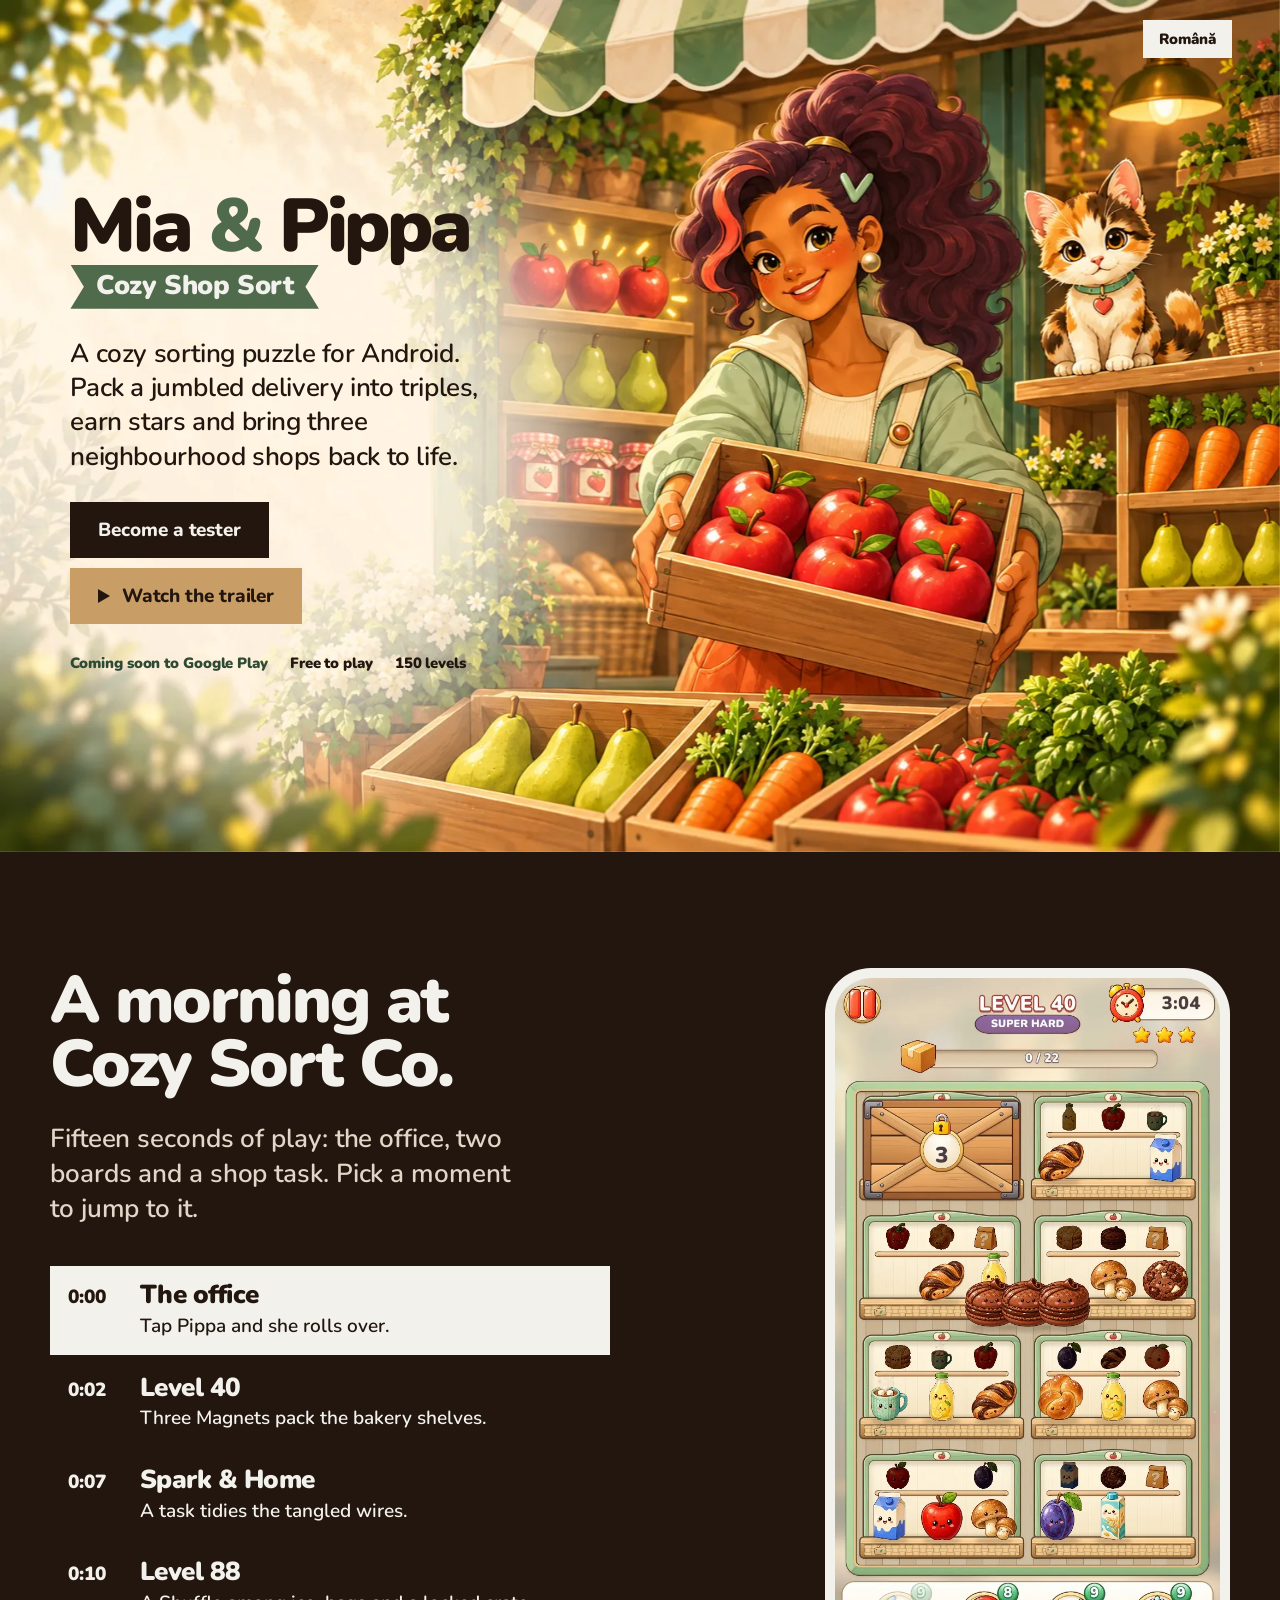
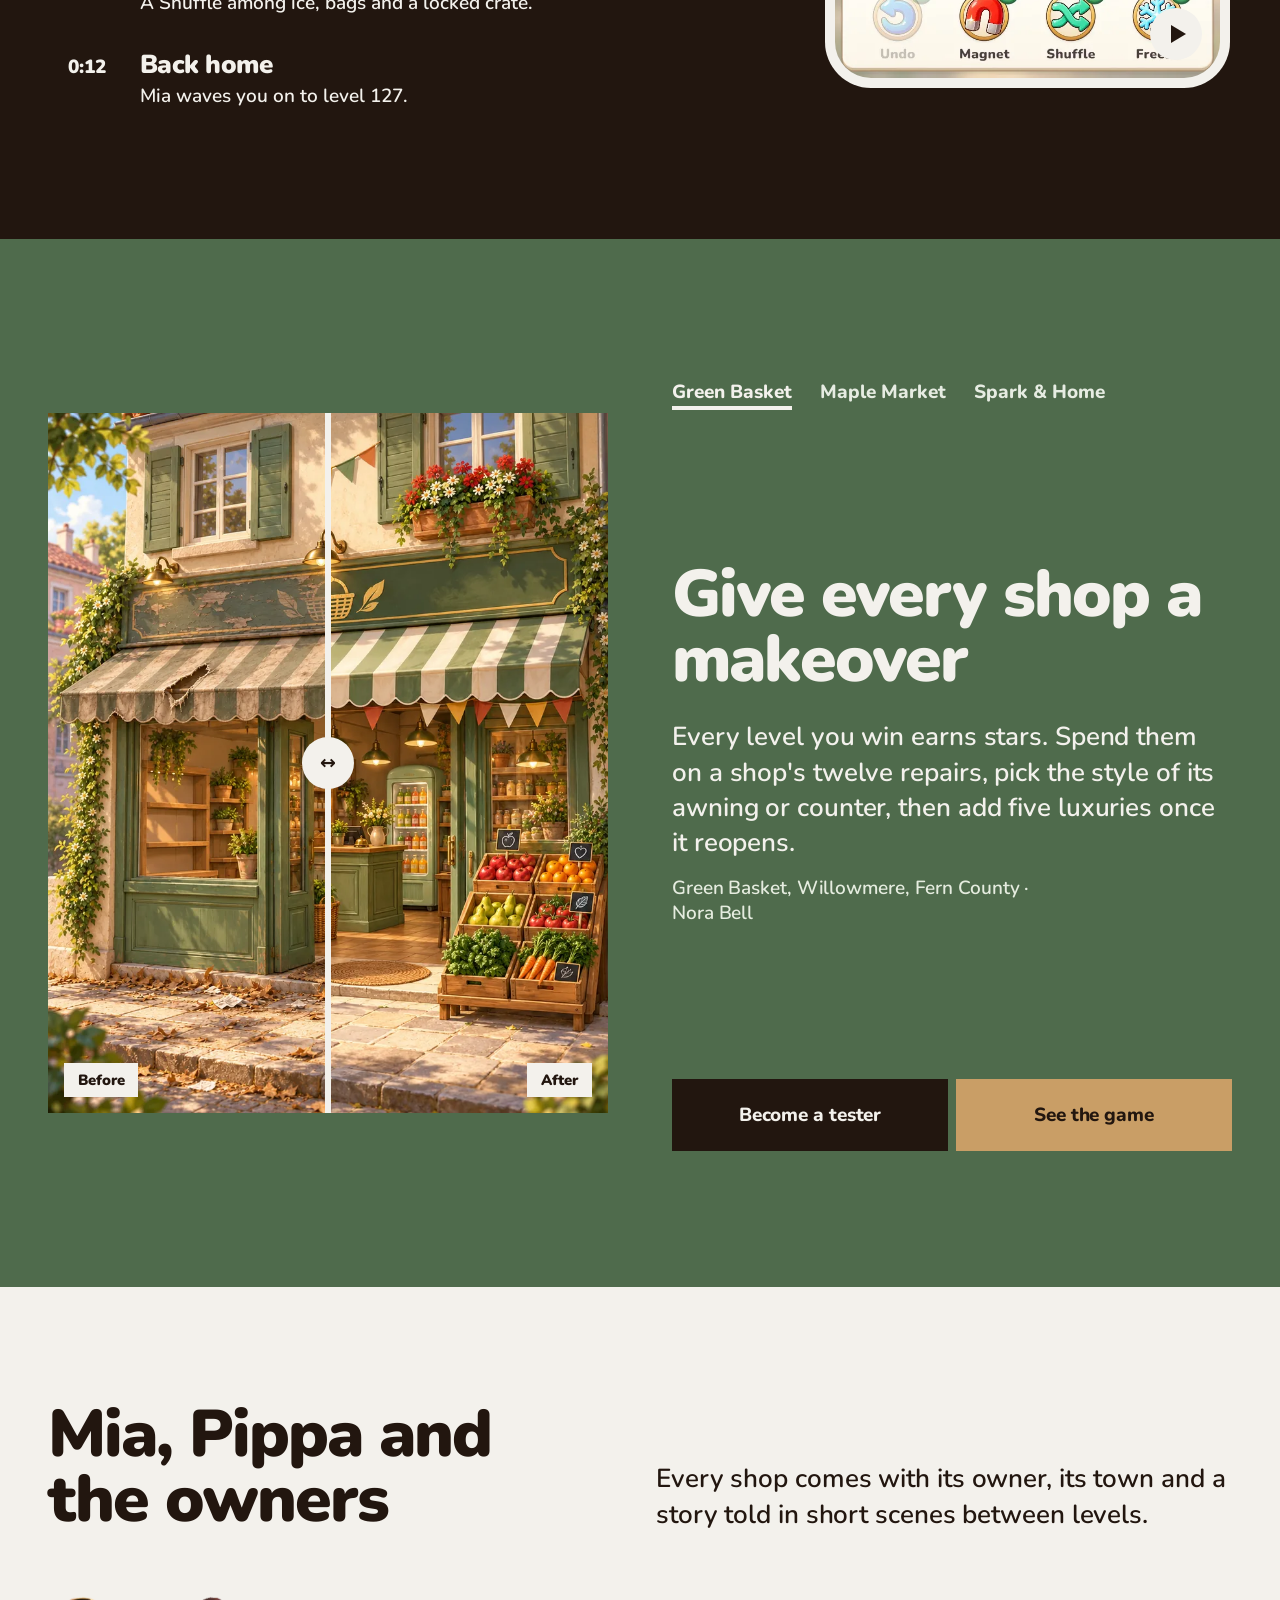
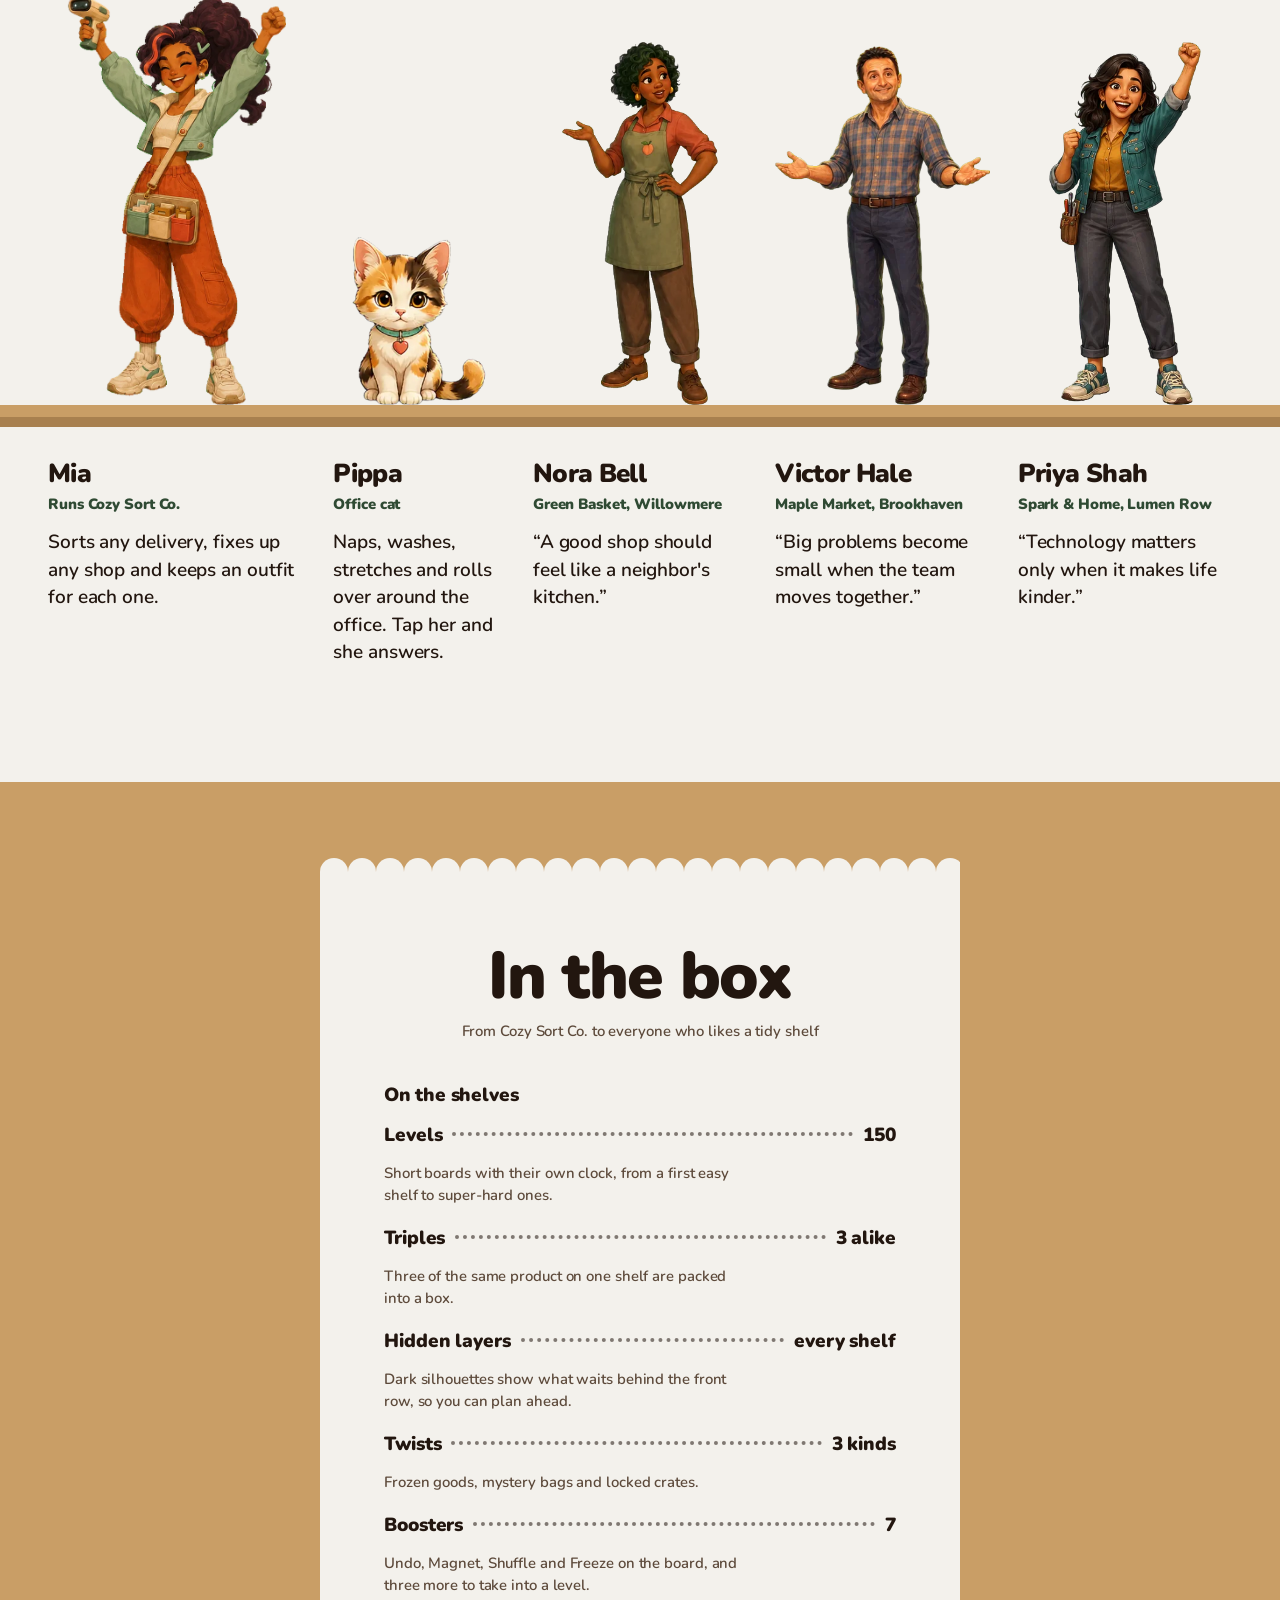
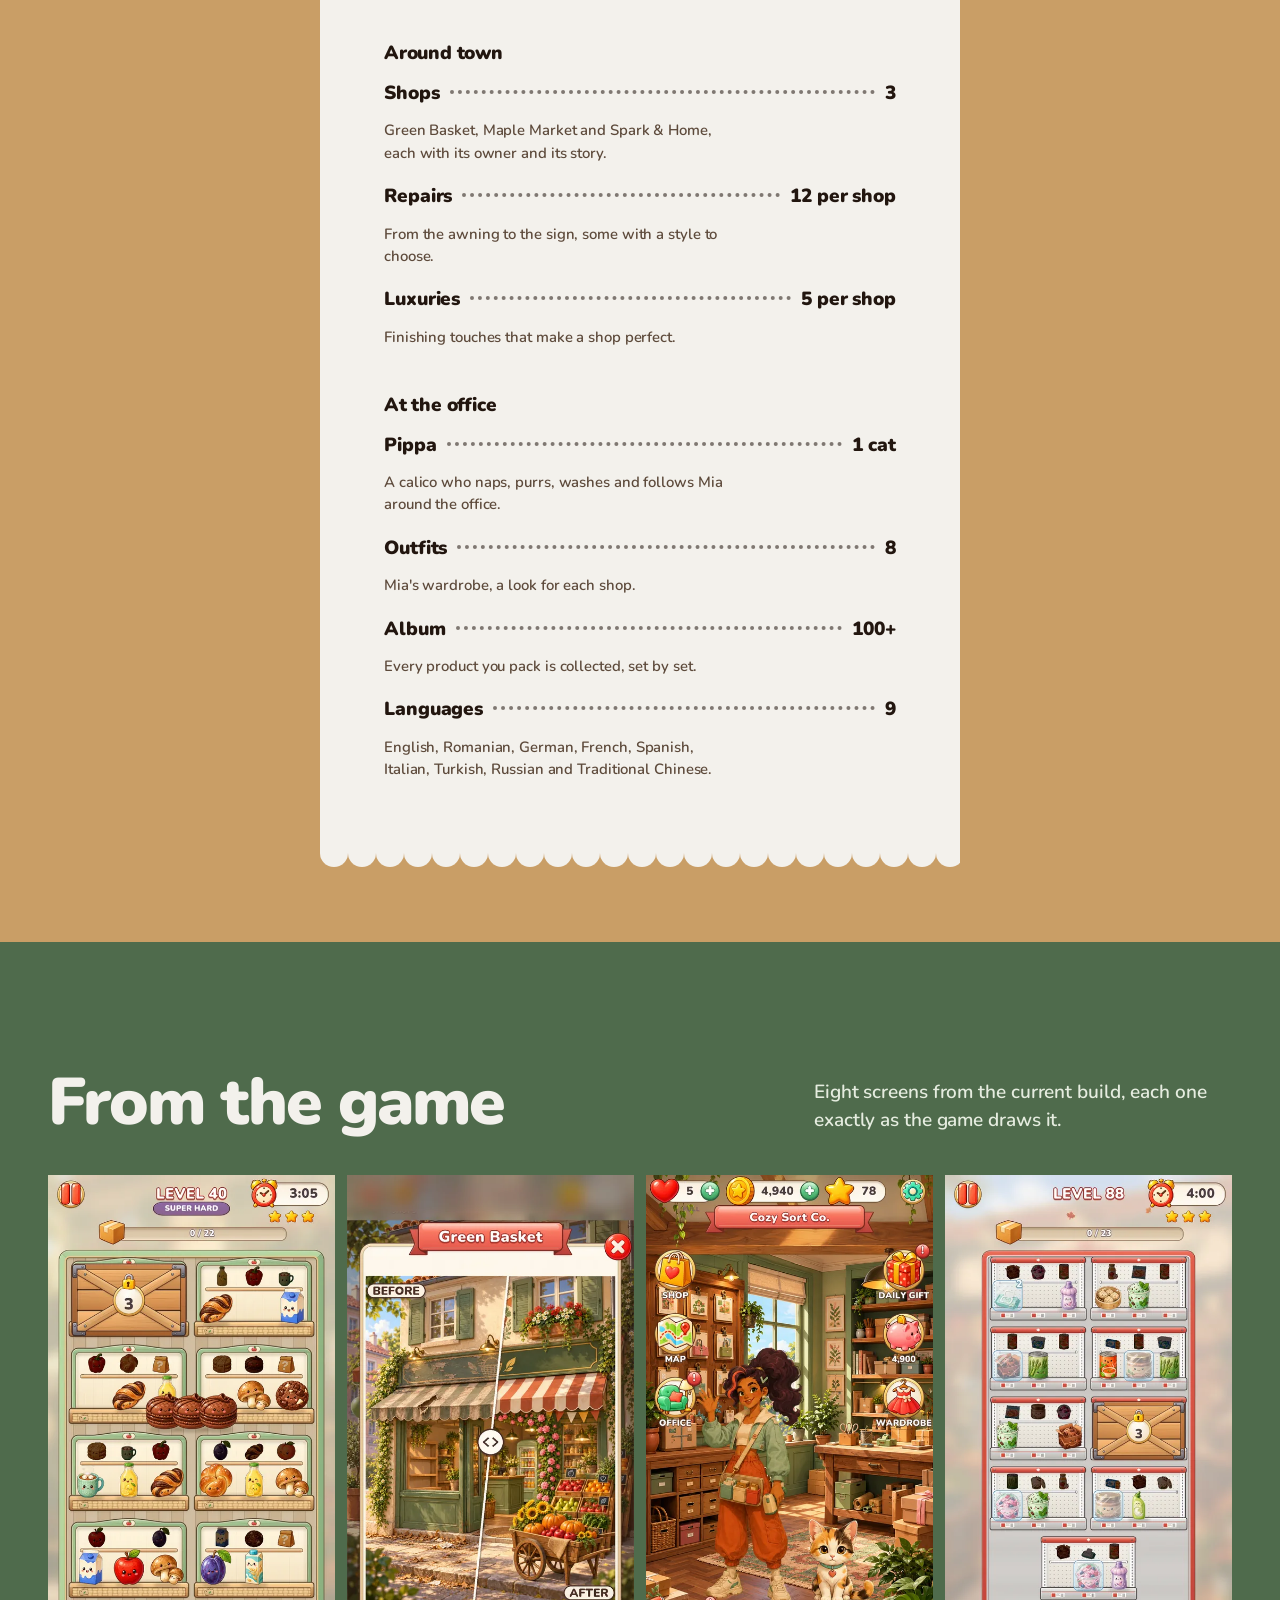
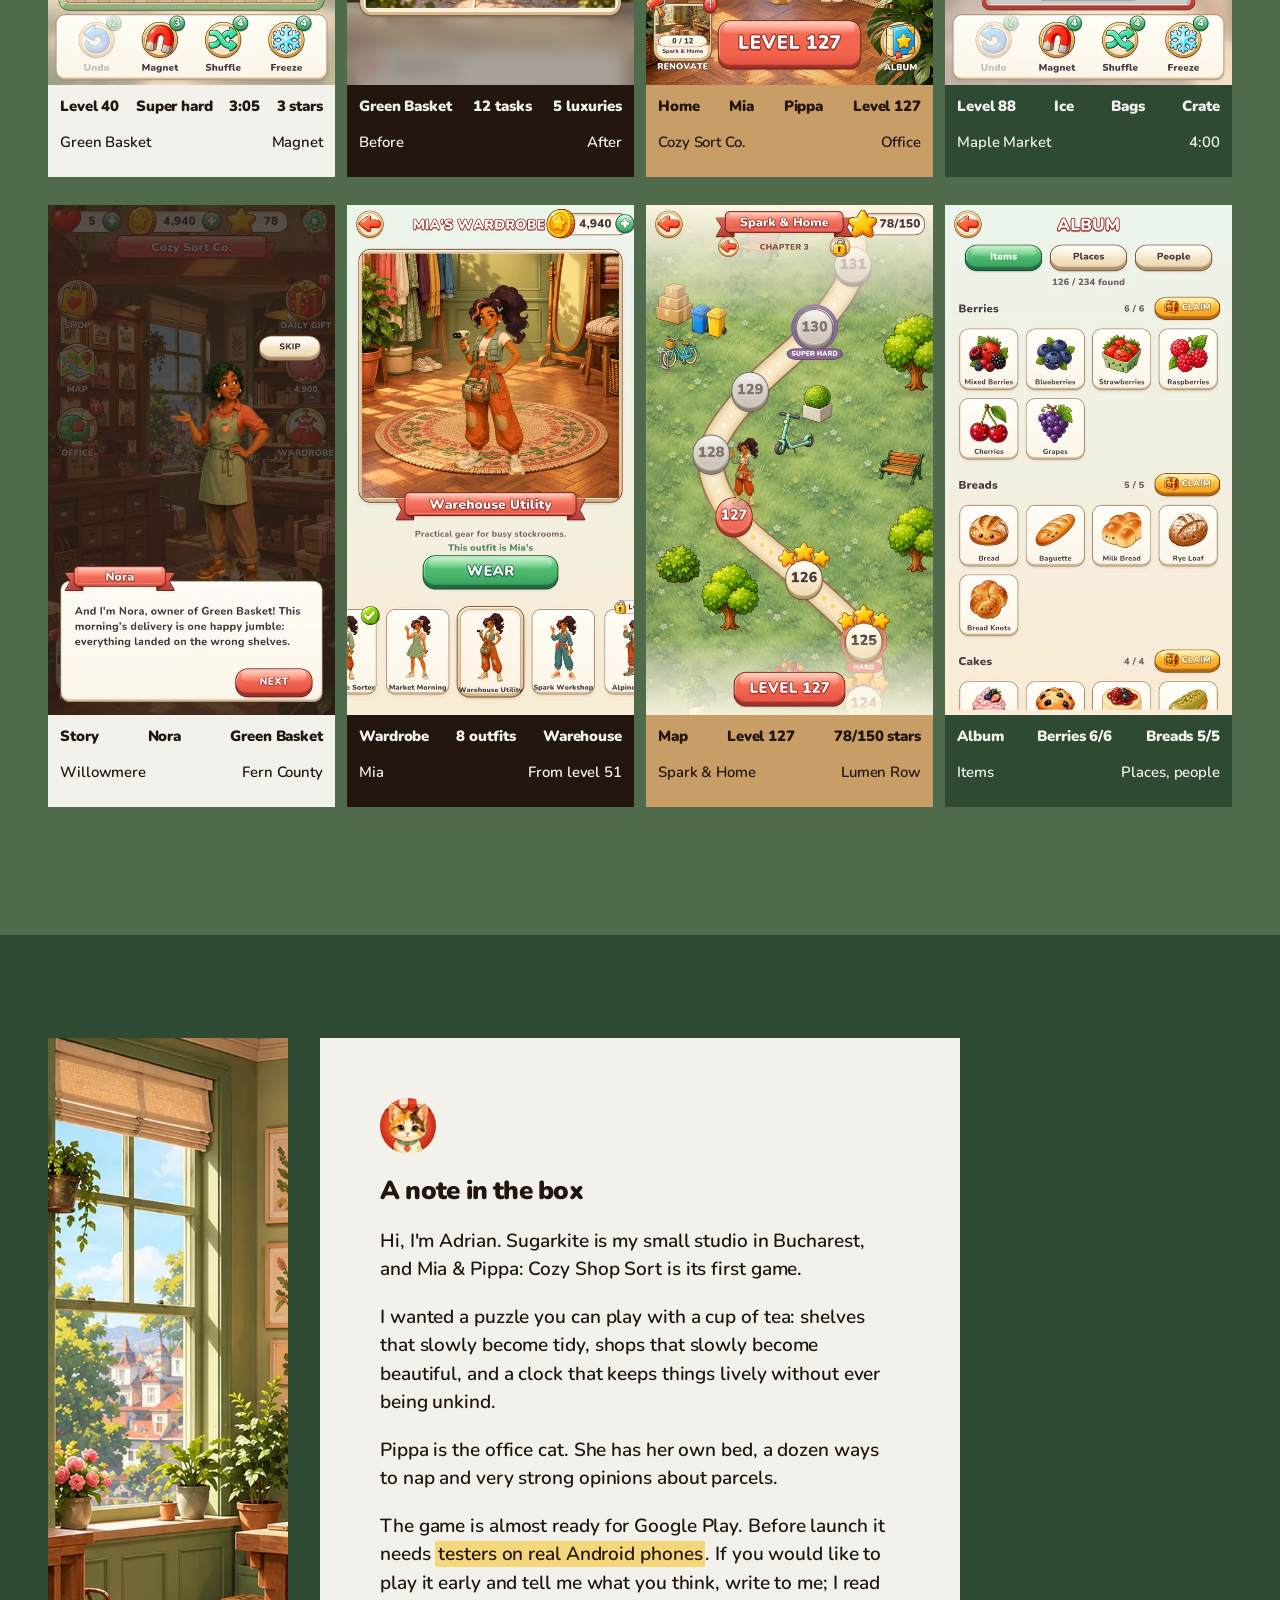
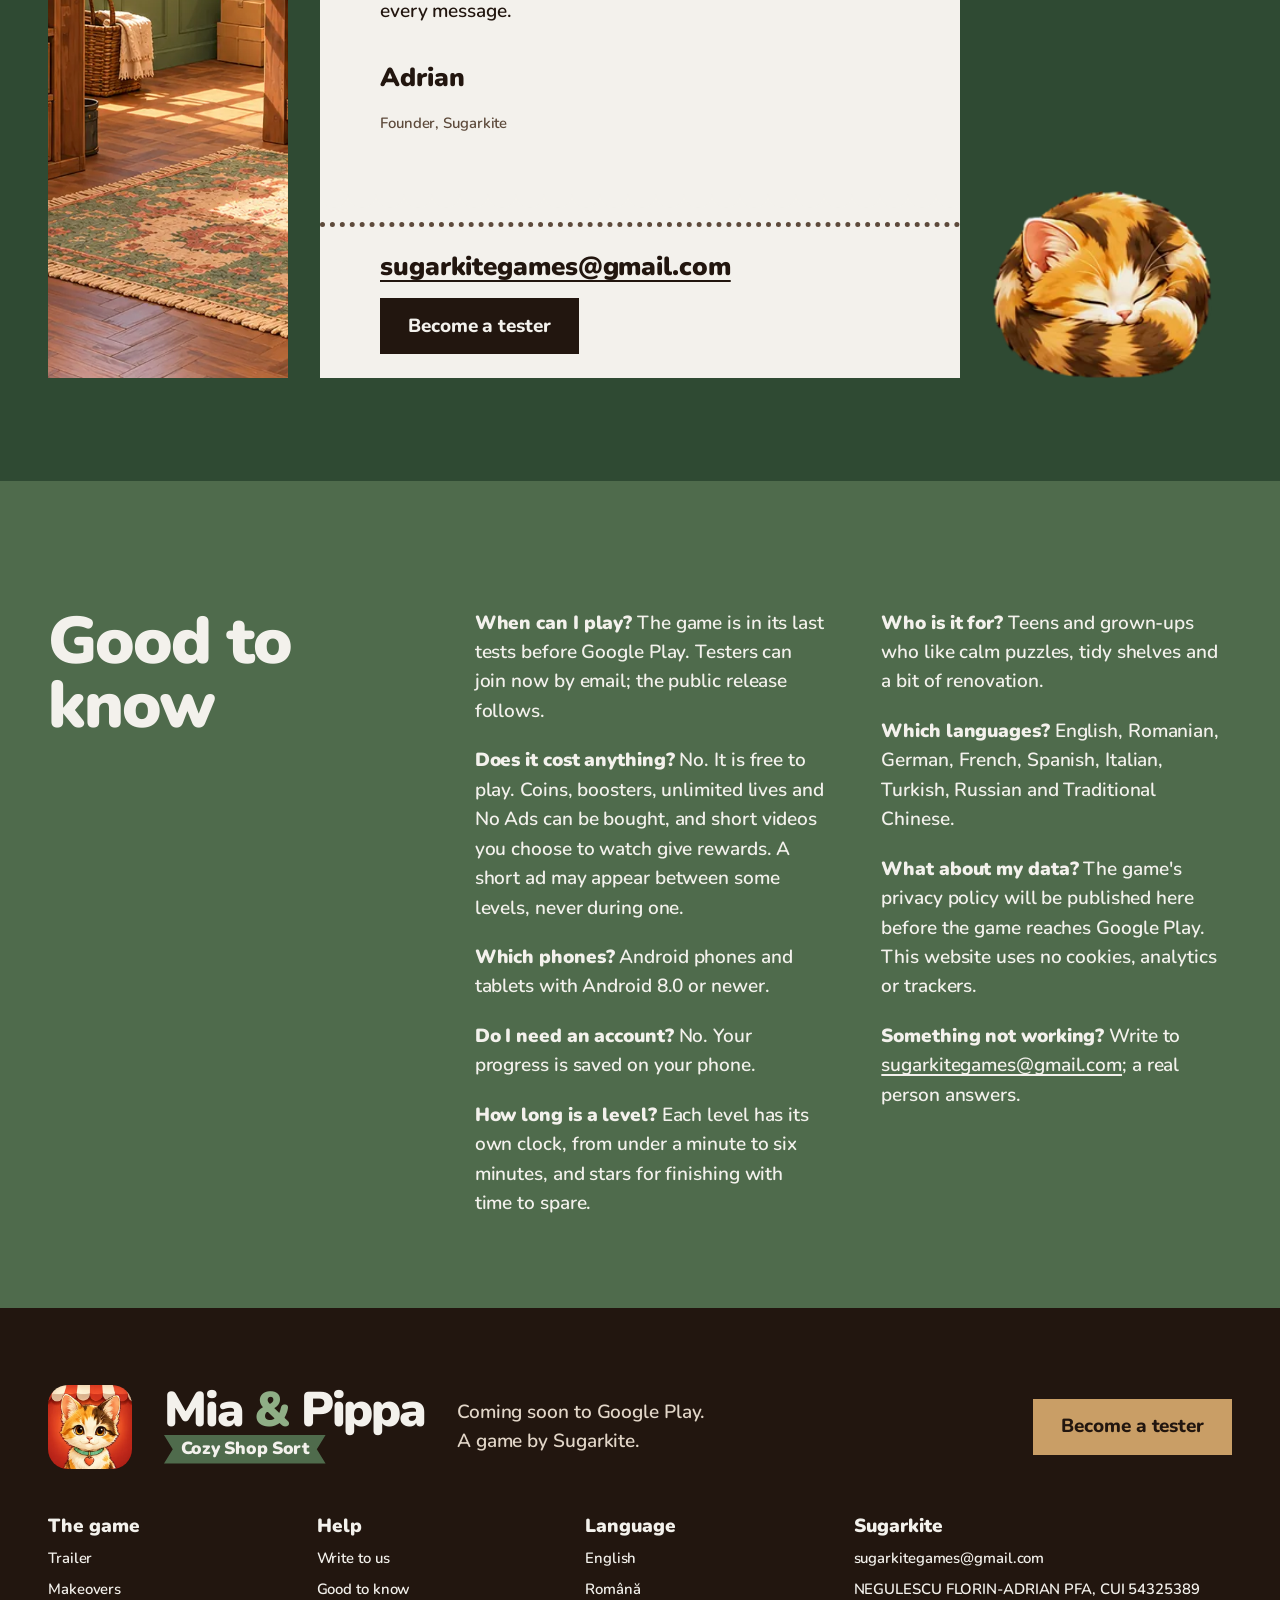
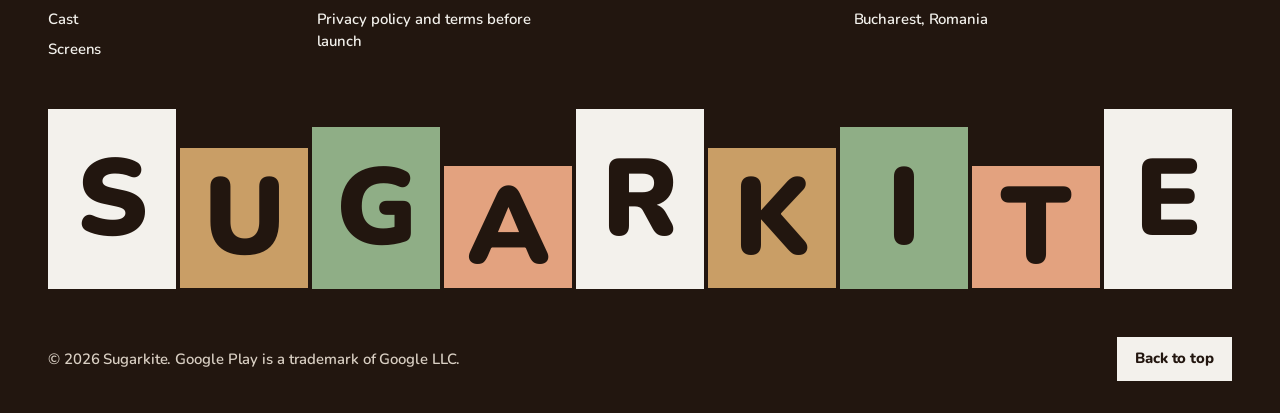
==== index.html @ 9a8fc7c8 "Mia & Pippa: Cozy Shop Sort website: home page (EN, RO), trailer, cast" ====
<!doctype html>
<html lang="en">
<head>
<meta charset="utf-8">
<meta name="viewport" content="width=device-width, initial-scale=1">
<title>Mia &amp; Pippa: Cozy Shop Sort — a cozy sorting puzzle by Sugarkite</title>
<meta name="description" content="Sort a jumbled delivery into triples and bring small neighbourhood shops back to life with Mia and her calico cat Pippa. A cozy sorting puzzle for Android by Sugarkite.">
<meta name="theme-color" content="#4f6b4c">
<meta property="og:title" content="Mia &amp; Pippa: Cozy Shop Sort">
<meta property="og:description" content="A cozy sorting puzzle for Android by Sugarkite. Coming soon to Google Play."><link rel="icon" href="img/favicon-48.png" type="image/png">
<link rel="apple-touch-icon" href="img/apple-touch-icon.png">
<link rel="preload" href="fonts/nunito-black.woff2" as="font" type="font/woff2" crossorigin>
<link rel="stylesheet" href="home.css">
<link rel="alternate" hreflang="en" href="index.html">
<link rel="alternate" hreflang="ro" href="ro/index.html">
<script>document.documentElement.classList.add("js");</script>
</head>
<body>
<a class="skip-link" href="#main">Skip to content</a>

<nav class="bar" aria-label="Main">
  <a class="bar-logo" href="#main"><img src="img/icon-192.png" width="40" height="40" alt=""><span>Mia <span class="amp">&amp;</span> Pippa</span></a>
  <ul class="bar-links">
    <li><a href="#trailer-title">Trailer</a></li>
    <li><a href="#reno-title">Shops</a></li>
    <li><a href="#cast-title">Cast</a></li>
    <li><a href="#screens-title">Screens</a></li>
    <li><a href="ro/index.html" hreflang="ro" lang="ro">Română</a></li>
  </ul>
  <a class="btn bar-cta" href="mailto:sugarkitegames@gmail.com?subject=Tester%20for%20Mia%20%26%20Pippa">Become a tester</a>
</nav>

<main id="main">
  <header class="hero">
    <picture class="hero-art"><source media="(min-width: 1101px)" srcset="img/key-hero.webp"><img src="img/key.webp" width="1536" height="1024" fetchpriority="high" alt="Mia holds out a crate of red apples at Green Basket while Pippa the calico cat sits on a shelf of carrots"></picture>
    <div class="hero-copy">
      <h1 class="logo" id="title"><span class="logo-name"><span class="w">Mia</span> <span class="w amp">&amp;</span> <span class="w">Pippa</span></span> <span class="logo-sub">Cozy Shop Sort</span></h1>
      <p class="hero-lead">A cozy sorting puzzle for Android. Pack a jumbled delivery into triples, earn stars and bring three neighbourhood shops back to life.</p>
      <div class="hero-actions">
        <a class="btn" href="mailto:sugarkitegames@gmail.com?subject=Tester%20for%20Mia%20%26%20Pippa&amp;body=Hi!%20I%E2%80%99d%20like%20to%20test%20Mia%20%26%20Pippa%3A%20Cozy%20Shop%20Sort%20before%20launch.%0A%0AThe%20Google%20account%20email%20I%20use%20on%20my%20Android%20phone%3A%20%0AMy%20phone%3A%20">Become a tester</a>
        <a class="btn quiet" href="#trailer-title"><span class="tri" aria-hidden="true"></span>Watch the trailer</a>
      </div>
      <p class="hero-facts"><span>Coming soon to Google Play</span><span>Free to play</span><span>150 levels</span></p>
    </div>
    <a class="hero-lang" href="ro/index.html" hreflang="ro" lang="ro">Română</a>
  </header>

  <section class="trailer-ground" aria-labelledby="trailer-title">
    <div class="trailer">
      <div class="trailer-head" data-rise>
        <h2 id="trailer-title">A morning at Cozy Sort Co.</h2>
        <p class="trailer-lead">Fifteen seconds of play: the office, two boards and a shop task. Pick a moment to jump to it.</p>
      </div>
      <ol class="chapters" data-rise>
        <li><button type="button" data-t="0"><span class="t">0:00</span><span class="c"><strong>The office</strong>Tap Pippa and she rolls over.</span></button></li>
        <li><button type="button" data-t="2.5"><span class="t">0:02</span><span class="c"><strong>Level 40</strong>Three Magnets pack the bakery shelves.</span></button></li>
        <li><button type="button" data-t="7"><span class="t">0:07</span><span class="c"><strong>Spark &amp; Home</strong>A task tidies the tangled wires.</span></button></li>
        <li><button type="button" data-t="10"><span class="t">0:10</span><span class="c"><strong>Level 88</strong>A Shuffle among ice, bags and a locked crate.</span></button></li>
        <li><button type="button" data-t="12.6"><span class="t">0:12</span><span class="c"><strong>Back home</strong>Mia waves you on to level 127.</span></button></li>
      </ol>
      <div class="screen">
        <video src="video/trailer.mp4" poster="video/trailer-poster.webp" width="720" height="1280" muted loop playsinline controls preload="metadata" aria-label="Gameplay trailer: Pippa at the office, level 40 with Magnets, a Spark &amp; Home task, level 88 with a Shuffle, and Home"></video>
        <button class="vid-toggle" type="button" data-play="Play the trailer" data-pause="Pause the trailer" aria-label="Play the trailer" hidden><span aria-hidden="true"></span></button>
      </div>
    </div>
  </section>

  <section class="section" aria-labelledby="reno-title">
    <div class="frame reno" data-reno>
      <div class="plate" style="--split:50%">
        <img class="after" src="img/shops/green_basket_after.webp" width="864" height="1080" loading="lazy" alt="Green Basket renovated: a striped green awning, flower boxes, crates of fruit and a bench">
        <img class="before" src="img/shops/green_basket_before.webp" width="864" height="1080" loading="lazy" alt="Green Basket before: a torn awning, empty shelves and broken crates on a leafy pavement">
        <span class="handle" aria-hidden="true"></span>
        <span class="tag b" aria-hidden="true">Before</span><span class="tag a" aria-hidden="true">After</span>
        <input type="range" min="0" max="100" value="50" aria-label="Before and after: drag to compare">
        <span class="knob" aria-hidden="true">&#8596;</span>
      </div>
      <div class="reno-text" data-rise>
        <div class="tabs" role="tablist" aria-label="Shops">
          <button role="tab" aria-selected="true" tabindex="0" data-shop="green_basket" data-where="Willowmere, Fern County · Nora Bell" data-alt-before="Green Basket before: a torn awning, empty shelves and broken crates on a leafy pavement" data-alt-after="Green Basket renovated: a striped green awning, flower boxes, crates of fruit and a bench">Green Basket</button>
          <button role="tab" aria-selected="false" tabindex="-1" data-shop="maple_market" data-where="Brookhaven, Maple District · Victor Hale" data-alt-before="Maple Market before: a worn shop floor, bare aisles and a battered sign" data-alt-after="Maple Market renovated: bright produce aisles, a maple-leaf sign, bunting and flowers">Maple Market</button>
          <button role="tab" aria-selected="false" tabindex="-1" data-shop="spark_home" data-where="Lumen Row, East Bellford · Priya Shah" data-alt-before="Spark &amp; Home before: an empty workshop with boxes on the floor" data-alt-after="Spark &amp; Home renovated: demo tables, shelves of gadgets, lights and balloons">Spark &amp; Home</button>
        </div>
        <div class="reno-copy">
          <h2 id="reno-title">Give every shop a makeover</h2>
          <p>Every level you win earns stars. Spend them on a shop's twelve repairs, pick the style of its awning or counter, then add five luxuries once it reopens.</p>
          <p class="where"><span data-shop-name>Green Basket</span>, <span data-shop-where>Willowmere, Fern County · Nora Bell</span></p>
        </div>
        <div class="cells">
          <a class="btn" href="mailto:sugarkitegames@gmail.com?subject=Tester%20for%20Mia%20%26%20Pippa">Become a tester</a>
          <a class="btn quiet" href="#screens-title">See the game</a>
        </div>
      </div>
    </div>
  </section>

  <section class="cast-ground" aria-labelledby="cast-title">
    <div class="frame">
      <div class="cast-head" data-rise>
        <h2 id="cast-title">Mia, Pippa and the owners</h2>
        <p>Every shop comes with its owner, its town and a story told in short scenes between levels.</p>
      </div>
      <ul class="cast">
        <li class="person mia">
          <div class="fig"><img src="img/cast/mia.webp" width="499" height="935" loading="lazy" alt="Mia cheering, a barcode scanner in one hand"></div>
          <h3>Mia</h3>
          <p class="role">Runs Cozy Sort Co.</p>
          <p>Sorts any delivery, fixes up any shop and keeps an outfit for each one.</p>
        </li>
        <li class="person pippa">
          <div class="fig"><button class="pippa-pet" type="button" aria-label="Say hello to Pippa"><span class="pippa-sprite" role="img" aria-label="Pippa the calico kitten with a mint collar, sitting and blinking"></span></button></div>
          <h3>Pippa</h3>
          <p class="role">Office cat</p>
          <p>Naps, washes, stretches and rolls over around the office. Tap her and she answers.</p>
        </li>
        <li class="person">
          <div class="fig"><img src="img/cast/nora.webp" width="252" height="586" loading="lazy" alt="Nora in a green apron, one hand on her hip"></div>
          <h3>Nora Bell</h3>
          <p class="role">Green Basket, Willowmere</p>
          <blockquote>A good shop should feel like a neighbor's kitchen.</blockquote>
        </li>
        <li class="person">
          <div class="fig"><img src="img/cast/victor.webp" width="330" height="554" loading="lazy" alt="Victor in a checked shirt, arms open in welcome"></div>
          <h3>Victor Hale</h3>
          <p class="role">Maple Market, Brookhaven</p>
          <blockquote>Big problems become small when the team moves together.</blockquote>
        </li>
        <li class="person">
          <div class="fig"><img src="img/cast/priya.webp" width="250" height="595" loading="lazy" alt="Priya in a denim jacket with a tool pouch, punching the air"></div>
          <h3>Priya Shah</h3>
          <p class="role">Spark &amp; Home, Lumen Row</p>
          <blockquote>Technology matters only when it makes life kinder.</blockquote>
        </li>
      </ul>
    </div>
  </section>

  <section class="list-ground" aria-labelledby="list-title">
    <div class="packing" data-rise>
      <h2 id="list-title">In the box</h2>
      <p class="to">From Cozy Sort Co. to everyone who likes a tidy shelf</p>
      <div>
        <h3>On the shelves</h3>
        <dl>
          <div class="row"><dt>Levels</dt><span class="lead" aria-hidden="true"></span><span class="qty">150</span><dd>Short boards with their own clock, from a first easy shelf to super-hard ones.</dd></div>
          <div class="row"><dt>Triples</dt><span class="lead" aria-hidden="true"></span><span class="qty">3 alike</span><dd>Three of the same product on one shelf are packed into a box.</dd></div>
          <div class="row"><dt>Hidden layers</dt><span class="lead" aria-hidden="true"></span><span class="qty">every shelf</span><dd>Dark silhouettes show what waits behind the front row, so you can plan ahead.</dd></div>
          <div class="row"><dt>Twists</dt><span class="lead" aria-hidden="true"></span><span class="qty">3 kinds</span><dd>Frozen goods, mystery bags and locked crates.</dd></div>
          <div class="row"><dt>Boosters</dt><span class="lead" aria-hidden="true"></span><span class="qty">7</span><dd>Undo, Magnet, Shuffle and Freeze on the board, and three more to take into a level.</dd></div>
        </dl>
      </div>
      <div>
        <h3>Around town</h3>
        <dl>
          <div class="row"><dt>Shops</dt><span class="lead" aria-hidden="true"></span><span class="qty">3</span><dd>Green Basket, Maple Market and Spark &amp; Home, each with its owner and its story.</dd></div>
          <div class="row"><dt>Repairs</dt><span class="lead" aria-hidden="true"></span><span class="qty">12 per shop</span><dd>From the awning to the sign, some with a style to choose.</dd></div>
          <div class="row"><dt>Luxuries</dt><span class="lead" aria-hidden="true"></span><span class="qty">5 per shop</span><dd>Finishing touches that make a shop perfect.</dd></div>
        </dl>
      </div>
      <div>
        <h3>At the office</h3>
        <dl>
          <div class="row"><dt>Pippa</dt><span class="lead" aria-hidden="true"></span><span class="qty">1 cat</span><dd>A calico who naps, purrs, washes and follows Mia around the office.</dd></div>
          <div class="row"><dt>Outfits</dt><span class="lead" aria-hidden="true"></span><span class="qty">8</span><dd>Mia's wardrobe, a look for each shop.</dd></div>
          <div class="row"><dt>Album</dt><span class="lead" aria-hidden="true"></span><span class="qty">100+</span><dd>Every product you pack is collected, set by set.</dd></div>
          <div class="row"><dt>Languages</dt><span class="lead" aria-hidden="true"></span><span class="qty">9</span><dd>English, Romanian, German, French, Spanish, Italian, Turkish, Russian and Traditional Chinese.</dd></div>
        </dl>
      </div>
    </div>
  </section>

  <section class="section" aria-labelledby="screens-title">
    <div class="frame">
      <div class="parcels-head" data-rise>
        <h2 id="screens-title">From the game</h2>
        <p>Eight screens from the current build, each one exactly as the game draws it.</p>
      </div>
      <div class="parcels">
        <figure class="parcel"><img src="img/screens/en/1.webp" width="540" height="960" loading="lazy" alt="Wooden shop shelves full of baked goods while three chocolate macarons join into a triple"><figcaption class="label"><span class="r1"><span>Level 40</span><span>Super hard</span><span>3:05</span><span>3 stars</span></span><span class="r2"><span>Green Basket</span><span>Magnet</span></span></figcaption></figure>
        <figure class="parcel"><img src="img/screens/en/2.webp" width="540" height="960" loading="lazy" alt="Green Basket half worn and half renovated in the game's painting window"><figcaption class="label"><span class="r1"><span>Green Basket</span><span>12 tasks</span><span>5 luxuries</span></span><span class="r2"><span>Before</span><span>After</span></span></figcaption></figure>
        <figure class="parcel"><img src="img/screens/en/3.webp" width="540" height="960" loading="lazy" alt="Mia waves in the Cozy Sort Co. office while Pippa the calico cat sits on the rug"><figcaption class="label"><span class="r1"><span>Home</span><span>Mia</span><span>Pippa</span><span>Level 127</span></span><span class="r2"><span>Cozy Sort Co.</span><span>Office</span></span></figcaption></figure>
        <figure class="parcel"><img src="img/screens/en/4.webp" width="540" height="960" loading="lazy" alt="Metal store shelves with frozen products, mystery bags and a locked wooden crate"><figcaption class="label"><span class="r1"><span>Level 88</span><span>Ice</span><span>Bags</span><span>Crate</span></span><span class="r2"><span>Maple Market</span><span>4:00</span></span></figcaption></figure>
        <figure class="parcel"><img src="img/screens/en/5.webp" width="540" height="960" loading="lazy" alt="Nora, the owner of Green Basket, tells Mia about the morning's jumbled delivery"><figcaption class="label"><span class="r1"><span>Story</span><span>Nora</span><span>Green Basket</span></span><span class="r2"><span>Willowmere</span><span>Fern County</span></span></figcaption></figure>
        <figure class="parcel"><img src="img/screens/en/6.webp" width="540" height="960" loading="lazy" alt="Mia in a utility vest and cargo trousers in her wardrobe room, with more outfits below"><figcaption class="label"><span class="r1"><span>Wardrobe</span><span>8 outfits</span><span>Warehouse</span></span><span class="r2"><span>Mia</span><span>From level 51</span></span></figcaption></figure>
        <figure class="parcel"><img src="img/screens/en/7.webp" width="540" height="960" loading="lazy" alt="A winding path of numbered levels through a park, with stars on the finished ones"><figcaption class="label"><span class="r1"><span>Map</span><span>Level 127</span><span>78/150 stars</span></span><span class="r2"><span>Spark &amp; Home</span><span>Lumen Row</span></span></figcaption></figure>
        <figure class="parcel"><img src="img/screens/en/8.webp" width="540" height="960" loading="lazy" alt="A collection album with berries and breads, each set complete and ready to claim"><figcaption class="label"><span class="r1"><span>Album</span><span>Berries 6/6</span><span>Breads 5/5</span></span><span class="r2"><span>Items</span><span>Places, people</span></span></figcaption></figure>
      </div>
    </div>
  </section>

  <section class="letter-ground" aria-labelledby="letter-title">
    <div class="letter-grid">
      <div class="letter-key"><img src="img/room.webp" width="1080" height="1308" loading="lazy" alt="The Cozy Sort Co. office: wooden shelves of parcels and binders, plants and a sunny window"></div>
      <article class="letter" data-rise>
        <div class="letter-sheet">
          <img class="avatar" src="img/icon.webp" width="256" height="256" alt="">
          <h2 id="letter-title">A note in the box</h2>
          <p>Hi, I'm Adrian. Sugarkite is my small studio in Bucharest, and Mia &amp; Pippa: Cozy Shop Sort is its first game.</p>
          <p>I wanted a puzzle you can play with a cup of tea: shelves that slowly become tidy, shops that slowly become beautiful, and a clock that keeps things lively without ever being unkind.</p>
          <p>Pippa is the office cat. She has her own bed, a dozen ways to nap and very strong opinions about parcels.</p>
          <p>The game is almost ready for Google Play. Before launch it needs <mark>testers on real Android phones</mark>. If you would like to play it early and tell me what you think, write to me; I read every message.</p>
          <p class="sign">Adrian</p>
          <p class="role">Founder, Sugarkite</p>
        </div>
        <div class="stub">
          <a class="mail" href="mailto:sugarkitegames@gmail.com">sugarkitegames@gmail.com</a>
          <a class="btn" href="mailto:sugarkitegames@gmail.com?subject=Tester%20for%20Mia%20%26%20Pippa">Become a tester</a>
        </div>
      </article>
      <img class="letter-pippa" src="img/cast/pippa_sleep.webp" width="191" height="163" loading="lazy" alt="Pippa curled up asleep">
    </div>
  </section>

  <section class="section" aria-labelledby="know-title">
    <div class="frame know">
      <h2 id="know-title">Good to know</h2>
      <div class="answers">
        <p><strong>When can I play?</strong> The game is in its last tests before Google Play. Testers can join now by email; the public release follows.</p>
        <p><strong>Does it cost anything?</strong> No. It is free to play. Coins, boosters, unlimited lives and No Ads can be bought, and short videos you choose to watch give rewards. A short ad may appear between some levels, never during one.</p>
        <p><strong>Which phones?</strong> Android phones and tablets with Android 8.0 or newer.</p>
        <p><strong>Do I need an account?</strong> No. Your progress is saved on your phone.</p>
        <p><strong>How long is a level?</strong> Each level has its own clock, from under a minute to six minutes, and stars for finishing with time to spare.</p>
        <p><strong>Who is it for?</strong> Teens and grown-ups who like calm puzzles, tidy shelves and a bit of renovation.</p>
        <p><strong>Which languages?</strong> English, Romanian, German, French, Spanish, Italian, Turkish, Russian and Traditional Chinese.</p>
        <p><strong>What about my data?</strong> The game's privacy policy will be published here before the game reaches Google Play. This website uses no cookies, analytics or trackers.</p>
        <p><strong>Something not working?</strong> Write to <a href="mailto:sugarkitegames@gmail.com?subject=Support%20request">sugarkitegames@gmail.com</a>; a real person answers.</p>
      </div>
    </div>
  </section>
</main>

<footer class="foot" aria-labelledby="foot-title">
  <div class="frame">
    <div class="foot-game">
      <img class="foot-icon" src="img/icon.webp" width="256" height="256" loading="lazy" alt="">
      <p class="logo small"><span class="logo-name">Mia <span class="amp">&amp;</span> Pippa</span> <span class="logo-sub">Cozy Shop Sort</span></p>
      <p class="foot-tag">Coming soon to Google Play. A game by Sugarkite.</p>
      <a class="btn quiet" href="mailto:sugarkitegames@gmail.com?subject=Tester%20for%20Mia%20%26%20Pippa">Become a tester</a>
    </div>
    <div class="foot-cols">
      <div><h3>The game</h3><ul><li><a href="#trailer-title">Trailer</a></li><li><a href="#reno-title">Makeovers</a></li><li><a href="#cast-title">Cast</a></li><li><a href="#screens-title">Screens</a></li></ul></div>
      <div><h3>Help</h3><ul><li><a href="mailto:sugarkitegames@gmail.com?subject=Support%20request">Write to us</a></li><li><a href="#know-title">Good to know</a></li><li>Privacy policy and terms before launch</li></ul></div>
      <div><h3>Language</h3><ul><li><a href="index.html" aria-current="page">English</a></li><li><a href="ro/index.html" hreflang="ro" lang="ro">Română</a></li></ul></div>
      <div><h3>Sugarkite</h3><ul><li><a href="mailto:sugarkitegames@gmail.com">sugarkitegames@gmail.com</a></li><li>NEGULESCU FLORIN-ADRIAN PFA, CUI 54325389</li><li>Bucharest, Romania</li></ul></div>
    </div>
    <h2 id="foot-title" class="mark" aria-label="Sugarkite"><span>S</span><span>U</span><span>G</span><span>A</span><span>R</span><span>K</span><span>I</span><span>T</span><span>E</span></h2>
    <div class="foot-last">
      <p>&copy; 2026 Sugarkite. Google Play is a trademark of Google LLC.</p>
      <a class="btn" href="#main">Back to top</a>
    </div>
  </div>
</footer>
<script src="home.js" defer></script>
</body>
</html>
---- home.css ----
/* Sugarkite / Mia & Pippa: Cozy Shop Sort — the home page.
   The key art opens the page with the game's logo; then the trailer, the shops, the cast on their shelf, and
   Cozy Sort Co.'s delivery: the packing list, the parcels with their labels, the letter in the box.
   Flat fills, shaped edges, no lines, gradients or shadows at rest. */

@font-face { font-family: "Nunito"; src: url("fonts/nunito-semibold.woff2") format("woff2"); font-weight: 600; font-display: swap; }
@font-face { font-family: "Nunito"; src: url("fonts/nunito-extrabold.woff2") format("woff2"); font-weight: 800; font-display: swap; }
@font-face { font-family: "Nunito"; src: url("fonts/nunito-black.woff2") format("woff2"); font-weight: 900; font-display: swap; }

:root {
  --bg: #4f6b4c;          /* Green Basket's sage shop front */
  --paper: #f3f1ec;       /* the delivery note */
  --kraft: #c99e66;       /* the parcel */
  --plank: #a8804f;       /* the shelf's front edge */
  --ink: #22160f;
  --ink-soft: #33241a;
  --muted: #5d4a3b;
  --leaf: #2f4a33;
  --awning: #4f6b4c;      /* the title ribbon: the green of Green Basket's awning */
  --sun: #f1e4c9;         /* the key art's morning wall */
  --on-bg: #f3f1ec;
  --on-ink-soft: #e2d6c8;
  --accent: #22160f;
  --accent-ink: #f3f1ec;

  --step-small: clamp(0.875rem, 0.85rem + 0.1vw, 0.9375rem);
  --step-body: clamp(1.0625rem, 1rem + 0.25vw, 1.1875rem);
  --step-lead: clamp(1.25rem, 1.1rem + 0.7vw, 1.625rem);
  --step-head: clamp(2.25rem, 1.4rem + 3.4vw, 4.25rem);
  --step-display: clamp(3rem, 1.2rem + 7vw, 7.5rem);
  --step-logo: clamp(3.25rem, 1rem + 4.6vw, 6rem);

  --margin: clamp(16px, 4vw, 48px);
  --gap-section: clamp(96px, 10vw, 150px);
  --ease-out: cubic-bezier(0.22, 1, 0.36, 1);
  --dur: 640ms;
}

*, *::before, *::after { box-sizing: border-box; }
html { -webkit-text-size-adjust: 100%; }
body {
  margin: 0;
  background: var(--bg);
  color: var(--on-bg);
  font: 600 var(--step-body)/1.5 "Nunito", system-ui, sans-serif;
  letter-spacing: -0.005em;
}
img { display: block; max-width: 100%; height: auto; }
a { color: inherit; text-underline-offset: 0.18em; text-decoration-thickness: 2px; }
a:hover { text-decoration-thickness: 3px; }
:focus-visible { outline: 3px solid #f3c74b; outline-offset: 3px; }
.skip-link { position: absolute; left: var(--margin); top: -100px; background: var(--paper); color: var(--ink); padding: 10px 16px; z-index: 60; }
.skip-link:focus { top: 12px; }
h1, h2, h3 { font-weight: 900; letter-spacing: -0.03em; line-height: 0.98; margin: 0; }
p { margin: 0; }

/* buttons: square-cornered solid blocks, decided once */
.btn {
  display: inline-flex; align-items: center; justify-content: center; gap: 0.6em;
  min-height: 56px; padding: 0 28px;
  background: var(--accent); color: var(--accent-ink);
  font: 800 var(--step-body)/1 "Nunito", sans-serif; text-decoration: none;
  border: 0; border-radius: 0; cursor: pointer;
  transition: transform 160ms var(--ease-out), background-color 160ms;
}
.btn:hover { background: #3a271c; }
.btn:active { transform: translateY(2px) scale(0.98); }
.btn.quiet { background: var(--kraft); color: var(--ink); }
.btn.quiet:hover { background: #d6ad77; }
.tri { width: 0; height: 0; border-left: 12px solid currentColor; border-top: 7px solid transparent; border-bottom: 7px solid transparent; }

/* ---------- the logo: the name in ink, the subtitle on a terracotta ribbon ---------- */
.logo { display: grid; justify-items: start; gap: 0.16em; margin: 0; font-weight: 900; }
.logo-name { font-size: var(--step-logo); line-height: 0.86; letter-spacing: -0.045em; color: var(--ink); white-space: nowrap; }
.logo .amp { color: var(--awning); }
.logo-sub {
  display: inline-block; font-size: calc(var(--step-logo) * 0.36); line-height: 1; letter-spacing: -0.015em;
  color: var(--paper); background: var(--awning); padding: 0.3em 0.95em 0.34em; white-space: nowrap;
  /* a ribbon with swallowtail ends, like the game's coral labels */
  clip-path: polygon(0 0, 100% 0, calc(100% - 0.5em) 50%, 100% 100%, 0 100%, 0.5em 50%);
}

/* ---------- the top bar, once the key art has scrolled away ---------- */
.bar { position: relative; z-index: 40; display: flex; align-items: center; gap: 28px; padding: 10px var(--margin); background: var(--paper); color: var(--ink); }
.js .bar { position: fixed; top: 0; left: 0; right: 0; transform: translateY(-105%); transition: transform 420ms var(--ease-out); }
.js .bar.show, .js .bar:focus-within { transform: none; }
.bar-logo { display: flex; align-items: center; gap: 12px; font-weight: 900; font-size: 1.375rem; letter-spacing: -0.035em; text-decoration: none; white-space: nowrap; }
.bar-logo .amp { color: var(--awning); }
.bar-logo img { width: 40px; height: 40px; border-radius: 10px; }
.bar-links { list-style: none; display: flex; gap: 28px; margin: 0 0 0 auto; padding: 0; font-weight: 800; }
.bar-links a { text-decoration: none; }
.bar-links a:hover { text-decoration: underline; }
.bar-cta { min-height: 44px; padding: 0 18px; font-size: var(--step-small); }

/* ---------- hero: the key art, full bleed, with the logo on its calm left third ---------- */
.hero { position: relative; height: min(100svh, 66.6vw); min-height: 620px; overflow: hidden; background: var(--sun); color: var(--ink); }
.hero-art { position: absolute; inset: 0; display: block; }
.hero-art img { width: 100%; height: 100%; object-fit: cover; object-position: 60% 32%; }
.hero-copy {
  position: relative; z-index: 1; height: 100%;
  width: min(34vw, 620px); margin-left: clamp(24px, 5.5vw, 104px);
  display: flex; flex-direction: column; justify-content: center; gap: 28px; padding: 72px 0 56px;
}
.hero-lead { font-size: var(--step-lead); line-height: 1.32; letter-spacing: -0.015em; max-width: 26ch; }
.hero-actions { display: flex; flex-wrap: wrap; gap: 10px; }
.hero-facts { display: flex; flex-wrap: wrap; gap: 4px 22px; font-weight: 900; font-size: var(--step-small); }
.hero-facts span:first-child { color: var(--leaf); }
.hero-lang { position: absolute; z-index: 2; top: 20px; right: var(--margin); padding: 8px 16px; background: var(--paper); color: var(--ink); font-weight: 900; font-size: var(--step-small); text-decoration: none; }
.hero-lang:hover { text-decoration: underline; }

/* ---------- the trailer: a dark room with the phone screen lit ---------- */
.trailer-ground { background: var(--ink); color: var(--paper); padding: clamp(80px, 9vw, 140px) var(--margin); position: relative; z-index: 2; }
.trailer {
  max-width: 1180px; margin: 0 auto; display: grid;
  grid-template-columns: minmax(0, 1fr) auto; grid-template-areas: "head screen" "chapters screen";
  column-gap: clamp(40px, 7vw, 120px); row-gap: 40px; align-items: start;
}
.trailer-head { grid-area: head; align-self: end; }
.trailer-head h2 { font-size: var(--step-head); max-width: 12ch; }
.trailer-lead { margin-top: 24px; font-size: var(--step-lead); line-height: 1.35; max-width: 30ch; color: var(--on-ink-soft); }
.chapters { grid-area: chapters; list-style: none; margin: 0; padding: 0; display: grid; gap: 4px; max-width: 560px; }
.chapters button {
  width: 100%; display: grid; grid-template-columns: 56px 1fr; gap: 16px; align-items: baseline;
  padding: 14px 18px; background: none; border: 0; color: inherit; font: inherit; text-align: left; cursor: pointer;
  transition: background-color 200ms, color 200ms;
}
.chapters button:hover { background: var(--ink-soft); }
.chapters button[aria-current="true"] { background: var(--paper); color: var(--ink); }
.chapters .t { font-weight: 900; font-variant-numeric: tabular-nums; }
.chapters strong { display: block; font-weight: 900; font-size: var(--step-lead); line-height: 1.15; letter-spacing: -0.02em; margin-bottom: 2px; }
.screen { grid-area: screen; position: relative; height: min(80svh, 780px); min-height: 520px; aspect-ratio: 9 / 16; background: var(--paper); padding: 10px; border-radius: 46px; }
.screen video { width: 100%; height: 100%; object-fit: cover; border-radius: 36px; background: var(--ink-soft); }
.vid-toggle { position: absolute; right: 28px; bottom: 28px; width: 52px; height: 52px; border: 0; border-radius: 50%; background: var(--paper); color: var(--ink); cursor: pointer; display: grid; place-items: center; transition: transform 160ms var(--ease-out); }
.vid-toggle:hover { transform: scale(1.08); }
.vid-toggle span { width: 0; height: 0; border-left: 15px solid currentColor; border-top: 9px solid transparent; border-bottom: 9px solid transparent; margin-left: 4px; }
.vid-toggle.playing span { width: 16px; height: 18px; margin: 0; border: 0 solid currentColor; border-width: 0 5px; }

/* ---------- shared section frame ---------- */
.section { padding: 0 var(--margin); margin-top: var(--gap-section); position: relative; z-index: 2; }
.frame { max-width: 1280px; margin: 0 auto; }
.section h2 { font-size: var(--step-head); }

/* ---------- the renovation viewer (the live thing) ---------- */
.reno { display: grid; grid-template-columns: 1fr 1fr; gap: clamp(32px, 5vw, 80px); align-items: center; min-height: 88svh; }
.plate { position: relative; aspect-ratio: 4 / 5; overflow: hidden; background: var(--leaf); touch-action: pan-y; }
.plate img { position: absolute; inset: 0; width: 100%; height: 100%; object-fit: cover; }
.plate .before { clip-path: inset(0 calc(100% - var(--split, 50%)) 0 0); }
.plate .handle { position: absolute; top: 0; bottom: 0; left: var(--split, 50%); width: 6px; margin-left: -3px; background: var(--paper); pointer-events: none; }
.plate .knob { position: absolute; top: 50%; left: var(--split, 50%); width: 52px; height: 52px; margin: -26px 0 0 -26px; border-radius: 50%; background: var(--paper); color: var(--ink); display: grid; place-items: center; font-weight: 900; font-size: var(--step-body); pointer-events: none; transition: transform 160ms var(--ease-out); }
.plate:hover .knob { transform: scale(1.08); }
.plate .tag { position: absolute; bottom: 16px; padding: 6px 14px; background: var(--paper); color: var(--ink); font-weight: 900; font-size: var(--step-small); }
.plate .tag.b { left: 16px; } .plate .tag.a { right: 16px; }
.plate input[type="range"] { position: absolute; inset: 0; width: 100%; height: 100%; opacity: 0; cursor: ew-resize; margin: 0; }
.plate input[type="range"]:focus-visible + .knob { outline: 3px solid #f3c74b; outline-offset: 3px; }
.reno-text { display: flex; flex-direction: column; gap: 40px; justify-content: space-between; min-height: 100%; padding: 8px 0; }
.tabs { display: flex; flex-wrap: wrap; gap: 8px 28px; }
.tabs button { background: none; border: 0; padding: 6px 0; font: 800 var(--step-body)/1.2 "Nunito", sans-serif; color: #e6ece2; cursor: pointer; transition: color 160ms, transform 160ms var(--ease-out); }
.tabs button:hover { color: var(--on-bg); transform: translateY(-1px); }
.tabs button[aria-selected="true"] { color: var(--on-bg); text-decoration: underline; text-decoration-thickness: 4px; text-underline-offset: 8px; }
.reno-copy p { margin-top: 28px; max-width: 34ch; font-size: var(--step-lead); line-height: 1.35; }
.reno-copy .where { margin-top: 16px; font-size: var(--step-body); color: #e5ecdf; }
.cells { display: grid; grid-template-columns: 1fr 1fr; gap: 8px; }
.cells .btn { min-height: 72px; width: 100%; }

/* ---------- the cast, standing on one long shop shelf ---------- */
.cast-ground { background: var(--paper); color: var(--ink); padding: clamp(80px, 9vw, 140px) var(--margin); margin-top: var(--gap-section); position: relative; z-index: 2; overflow-x: clip; }
.cast-head { display: flex; justify-content: space-between; align-items: end; gap: 24px; margin-bottom: clamp(32px, 4vw, 56px); }
.cast-head h2 { font-size: var(--step-head); max-width: 13ch; }
.cast-head p { max-width: 36ch; font-size: var(--step-lead); line-height: 1.35; }
.cast { --fig-h: clamp(300px, 33vw, 460px); list-style: none; margin: 0; padding: 0; display: grid; grid-template-columns: 1.2fr 0.8fr 1fr 1fr 1fr; gap: 0 clamp(12px, 2.2vw, 36px); position: relative; }
.cast::before { content: ""; position: absolute; left: 50%; width: 100vw; margin-left: -50vw; top: var(--fig-h); height: 22px; background: var(--kraft); border-bottom: 10px solid var(--plank); }
.person { display: flex; flex-direction: column; }
.person .fig { height: var(--fig-h); display: flex; align-items: flex-end; justify-content: center; }
.person .fig img { width: auto; max-width: 100%; max-height: calc(var(--fig-h) * var(--s, 0.86)); transform-origin: 50% 100%; transition: transform 320ms var(--ease-out); }
.person:hover .fig img { transform: translateY(-6px); }
.person.mia { --s: 0.97; }
.person h3 { margin-top: 56px; font-size: var(--step-lead); letter-spacing: -0.025em; }
.person .role { margin: 6px 0 14px; font-weight: 900; font-size: var(--step-small); color: var(--leaf); }
.person p:not(.role), .person blockquote { margin: 0; font-size: var(--step-body); line-height: 1.45; max-width: 26ch; }
.person blockquote::before { content: "\201C"; }
.person blockquote::after { content: "\201D"; }
.person blockquote:lang(ro)::before { content: "\201E"; }
.pippa-pet { display: block; padding: 0; background: none; border: 0; cursor: pointer; }
.pippa-sprite { display: block; height: calc(var(--fig-h) * 0.4); aspect-ratio: 223 / 283; background: no-repeat 0 0 / 2500% 100%; transition: transform 200ms var(--ease-out); transform-origin: 50% 100%; }
html:not(.js) .pippa-sprite, .pippa-sprite.ready { background-image: url("img/cast/pippa_idle.webp"); }
.pippa-sprite.meow { background: url("img/cast/pippa_meow.webp") 50% 100% / contain no-repeat; }
.pippa-pet:hover .pippa-sprite { transform: scale(1.05); }
.pippa-pet:active .pippa-sprite { transform: scale(0.97); }

/* ---------- the packing list ---------- */
.list-ground { background: var(--kraft); padding: clamp(72px, 7vw, 110px) var(--margin); position: relative; z-index: 2; }
.packing {
  max-width: 640px; margin: 0 auto; background: var(--paper); color: var(--ink);
  padding: clamp(48px, 6vw, 72px) clamp(24px, 5vw, 64px);
  position: relative;
}
/* scalloped top and bottom edges: paper-coloured half circles on the sheet's edges */
.packing::before, .packing::after, .letter-sheet::after {
  content: ""; position: absolute; left: 0; right: 0; height: 14px;
  background: url("data:image/svg+xml,%3Csvg xmlns='http://www.w3.org/2000/svg' width='28' height='14'%3E%3Ccircle cx='14' cy='14' r='14' fill='%23f3f1ec'/%3E%3C/svg%3E") repeat-x;
}
.packing::before { top: -14px; }
.packing::after, .letter-sheet::after { bottom: -14px; transform: scaleY(-1); }
.packing h2 { text-align: center; font-size: var(--step-head); margin-bottom: 12px; }
.packing .to { text-align: center; color: var(--muted); font-size: var(--step-small); margin-bottom: 44px; }
.packing h3 { font-size: var(--step-body); letter-spacing: -0.01em; margin: 0 0 16px; }
.packing .to + div h3 { margin-top: 0; }
.packing div + div h3 { margin-top: 48px; }
.packing dl { margin: 0; display: grid; gap: 18px; }
.packing .row { display: grid; grid-template-columns: auto 1fr auto; align-items: baseline; gap: 10px; }
.packing dt { font-weight: 900; font-size: var(--step-body); }
.packing .lead { border-bottom: 4px dotted var(--ink); transform: translateY(-5px); opacity: 0.55; }
.packing .qty { font-weight: 900; font-variant-numeric: tabular-nums; }
.packing dd { grid-column: 1 / -1; margin: 2px 0 0; color: var(--muted); font-size: var(--step-small); max-width: 40ch; }

/* ---------- the parcels: screens with shipping labels ---------- */
.parcels-head { display: flex; justify-content: space-between; align-items: end; gap: 24px; margin-bottom: 40px; }
.parcels-head p { max-width: 38ch; color: #e5ecdf; }
.parcels { display: grid; grid-template-columns: repeat(4, 1fr); gap: 12px; row-gap: 28px; }
.parcel { margin: 0; }
.parcel img { width: 100%; aspect-ratio: 9 / 16; object-fit: cover; background: var(--leaf); transition: transform 320ms var(--ease-out); }
.parcel:hover img { transform: translateY(-6px); }
.label { padding: 12px; min-height: 92px; display: grid; gap: 4px; font-size: var(--step-small); font-variant-numeric: tabular-nums; line-height: 1.3; }
.label .r1 { display: flex; justify-content: space-between; gap: 8px; font-weight: 900; }
.label .r2 { display: flex; justify-content: space-between; gap: 8px; }
.parcel:nth-child(4n+1) .label { background: var(--paper); color: var(--ink); }
.parcel:nth-child(4n+2) .label { background: var(--ink); color: var(--paper); }
.parcel:nth-child(4n+3) .label { background: var(--kraft); color: var(--ink); }
.parcel:nth-child(4n+4) .label { background: var(--leaf); color: var(--paper); }

/* ---------- the letter in the box, beside the office ---------- */
.letter-ground { background: var(--leaf); padding: clamp(72px, 8vw, 120px) var(--margin); margin-top: var(--gap-section); position: relative; z-index: 2; }
.letter-grid { max-width: 1280px; margin: 0 auto; display: grid; grid-template-columns: 1fr minmax(0, 640px) 1fr; gap: 32px; align-items: center; }
.letter-key { grid-column: 1; align-self: stretch; }
.letter-key img { width: 100%; height: 100%; object-fit: cover; object-position: 50% 50%; }
.letter { grid-column: 2; background: var(--paper); color: var(--ink); }
.letter-sheet { padding: clamp(32px, 5vw, 60px); position: relative; }
.letter h2 { font-size: var(--step-lead); margin: 24px 0 24px; }
.letter .avatar { width: 56px; height: 56px; border-radius: 50%; }
.letter p + p { margin-top: 1em; }
.letter .sign { margin-top: 32px; font-weight: 900; font-size: var(--step-lead); }
.letter .role { color: var(--muted); font-size: var(--step-small); }
.letter mark { background: #f3d77a; color: var(--ink); padding: 0 0.15em; }
.stub { margin-top: 28px; padding: 20px clamp(32px, 5vw, 60px) 24px; display: flex; flex-wrap: wrap; justify-content: space-between; align-items: center; gap: 12px; background: var(--paper); border-top: 5px dotted var(--muted); }
.stub a.mail { font-weight: 900; font-size: var(--step-lead); color: var(--ink); }
.letter-pippa { grid-column: 3; justify-self: start; align-self: end; width: min(220px, 100%); }

/* ---------- good to know ---------- */
.know { display: grid; grid-template-columns: 3fr 1fr 8fr; gap: 0 24px; }
.know h2 { grid-column: 1; }
.answers { grid-column: 3; columns: 2; column-gap: 56px; }
.answers p { break-inside: avoid; margin-bottom: 20px; line-height: 1.55; }
.answers strong { font-weight: 900; }

/* ---------- footer: the back of the parcel ---------- */
.foot { margin-top: clamp(72px, 7vw, 110px); background: var(--ink); color: var(--paper); padding: clamp(56px, 6vw, 88px) var(--margin) 32px; position: relative; z-index: 2; }
.foot .frame { display: grid; gap: 48px; }
.foot-game { display: grid; grid-template-columns: auto auto 1fr auto; align-items: center; gap: 20px 32px; }
.foot-icon { width: 84px; height: 84px; border-radius: 20px; }
.logo.small { --step-logo: clamp(2.25rem, 1.6rem + 1.8vw, 3.25rem); }
.foot .logo-name { color: var(--paper); }
.foot .logo .amp { color: #8fae86; }
.foot-tag { color: var(--on-ink-soft); max-width: 24ch; }
.mark { display: flex; gap: 4px; align-items: flex-end; height: clamp(110px, 20svh, 200px); }
.mark span { flex: 1; display: grid; place-items: center; font-weight: 900; font-size: var(--step-display); line-height: 1; color: var(--ink); transform-origin: 50% 100%; }
.mark span:nth-child(4n+1) { background: var(--paper); height: 100%; }
.mark span:nth-child(4n+2) { background: var(--kraft); height: 78%; }
.mark span:nth-child(4n+3) { background: #8fae86; height: 90%; }
.mark span:nth-child(4n+4) { background: #e3a27f; height: 68%; }
.foot-cols { display: grid; grid-template-columns: repeat(3, 1fr) 1.6fr; gap: 32px; font-size: var(--step-small); }
.foot-cols h3 { font-size: var(--step-body); letter-spacing: 0; margin-bottom: 12px; }
.foot-cols ul { list-style: none; margin: 0; padding: 0; display: grid; gap: 8px; }
.foot-cols a { text-decoration: none; }
.foot-cols a:hover { text-decoration: underline; }
.foot-last { display: flex; justify-content: space-between; align-items: center; gap: 16px; flex-wrap: wrap; font-size: var(--step-small); color: #d9cfc3; }
.foot-last .btn { min-height: 44px; padding: 0 18px; background: var(--paper); color: var(--ink); font-size: var(--step-small); }

/* ---------- motion: the hero settles in, then each block rises once as it enters ---------- */
@keyframes rise { from { opacity: 0; transform: translateY(28px); } to { opacity: 1; transform: none; } }
@keyframes settle { from { transform: scale(1.08); } to { transform: scale(1); } }
@keyframes slide { from { opacity: 0; transform: translateX(-24px); } to { opacity: 1; transform: none; } }
.js .hero-art img { animation: settle 2.6s var(--ease-out) both; }
.js .logo-name .w { display: inline-block; animation: rise 900ms var(--ease-out) both; }
.js .logo-name .w:nth-child(2) { animation-delay: 110ms; }
.js .logo-name .w:nth-child(3) { animation-delay: 220ms; }
.js .hero .logo-sub { animation: slide 800ms var(--ease-out) 380ms both; }
.js .hero-lead { animation: rise 800ms var(--ease-out) 520ms both; }
.js .hero-actions { animation: rise 800ms var(--ease-out) 620ms both; }
.js .hero-facts { animation: rise 800ms var(--ease-out) 720ms both; }
@supports (animation-timeline: scroll()) {
  @media (min-width: 1101px) and (prefers-reduced-motion: no-preference) {
    .hero-art { animation: sink linear both; animation-timeline: scroll(root); animation-range: 0 100svh; }
    .hero-copy { animation: lift linear both; animation-timeline: scroll(root); animation-range: 0 90svh; }
    @keyframes sink { to { transform: translateY(16%); } }
    @keyframes lift { to { transform: translateY(-14%); } }
  }
}
.js [data-rise] > * { opacity: 0; transform: translateY(24px); transition: opacity var(--dur) var(--ease-out), transform var(--dur) var(--ease-out); }
.js [data-rise].in > * { opacity: 1; transform: none; }
.js [data-rise].in > *:nth-child(2) { transition-delay: 80ms; }
.js [data-rise].in > *:nth-child(3) { transition-delay: 160ms; }
.js [data-rise].in > *:nth-child(4) { transition-delay: 240ms; }
.js [data-rise].in > *:nth-child(5) { transition-delay: 320ms; }
.js .cast .person { opacity: 0; }
.js .cast.in .person { animation: rise 760ms var(--ease-out) both; }
.js .cast.in .person:nth-child(2) { animation-delay: 90ms; } .js .cast.in .person:nth-child(3) { animation-delay: 180ms; }
.js .cast.in .person:nth-child(4) { animation-delay: 270ms; } .js .cast.in .person:nth-child(5) { animation-delay: 360ms; }
.js .parcels.in .parcel { animation: land 700ms var(--ease-out) both; }
.js .parcels .parcel { opacity: 0; }
.js .parcels.in .parcel:nth-child(2) { animation-delay: 70ms; } .js .parcels.in .parcel:nth-child(3) { animation-delay: 140ms; }
.js .parcels.in .parcel:nth-child(4) { animation-delay: 210ms; } .js .parcels.in .parcel:nth-child(5) { animation-delay: 280ms; }
.js .parcels.in .parcel:nth-child(6) { animation-delay: 350ms; } .js .parcels.in .parcel:nth-child(7) { animation-delay: 420ms; }
.js .parcels.in .parcel:nth-child(8) { animation-delay: 490ms; }
@keyframes land { from { opacity: 0; transform: translateY(32px) rotate(-1.5deg); } to { opacity: 1; transform: none; } }
.js .mark.in span { animation: stack 600ms var(--ease-out) both; }
.js .mark.in span:nth-child(2) { animation-delay: 60ms; } .js .mark.in span:nth-child(3) { animation-delay: 120ms; }
.js .mark.in span:nth-child(4) { animation-delay: 180ms; } .js .mark.in span:nth-child(5) { animation-delay: 240ms; }
.js .mark.in span:nth-child(6) { animation-delay: 300ms; } .js .mark.in span:nth-child(7) { animation-delay: 360ms; }
.js .mark.in span:nth-child(8) { animation-delay: 420ms; } .js .mark.in span:nth-child(9) { animation-delay: 480ms; }
@keyframes stack { from { transform: scaleY(0.2); } to { transform: none; } }
.plate.swap img { animation: swap 520ms var(--ease-out); }
@keyframes swap { from { opacity: 0; transform: scale(1.03); } to { opacity: 1; transform: none; } }

@media (prefers-reduced-motion: reduce) {
  *, *::before, *::after { animation-duration: 1ms !important; animation-iteration-count: 1 !important; transition-duration: 1ms !important; }
  .js [data-rise] > *, .js .parcels .parcel, .js .cast .person { opacity: 1; transform: none; }
}

/* ---------- tablet: the key art as a band above the logo ---------- */
@media (max-width: 1100px) {
  .hero { height: auto; min-height: 0; background: var(--paper); }
  .hero-art { position: relative; aspect-ratio: 3 / 2; overflow: hidden; }
  .hero-art img { object-position: 70% 40%; }
  .hero-copy { width: auto; margin: 0; padding: 40px var(--margin) 56px; gap: 24px; }
  .hero-lead { max-width: 34ch; }
}
@media (max-width: 900px) {
  .bar { gap: 16px; }
  .bar-links { display: none; }
  .bar-cta { margin-left: auto; }
  .trailer { grid-template-columns: 1fr; grid-template-areas: "head" "screen" "chapters"; }
  .screen { justify-self: center; height: auto; min-height: 0; width: min(100%, 400px); border-radius: 40px; }
  .screen video { border-radius: 30px; }
  .reno { grid-template-columns: 1fr; min-height: 0; }
  .cast-head { flex-direction: column; align-items: start; }
  .cast { --fig-h: 280px; grid-template-columns: repeat(6, minmax(0, 1fr)); row-gap: 56px; }
  .cast::before { display: none; }
  .person { grid-column: span 2; }
  .person.mia, .person.pippa { grid-column: span 3; }
  .person:not(.mia):not(.pippa) { --fig-h: 230px; }
  .person .fig { border-bottom: 18px solid var(--kraft); box-sizing: content-box; }
  .person h3 { margin-top: 24px; }
  .parcels { grid-template-columns: repeat(2, 1fr); gap: 8px; row-gap: 20px; }
  .letter-grid { grid-template-columns: 1fr; }
  .letter-key, .letter, .letter-pippa { grid-column: 1; }
  .letter-key { height: 320px; }
  .letter-pippa { display: none; }
  .know { grid-template-columns: 1fr; }
  .know h2 { margin-bottom: 32px; }
  .answers { grid-column: 1; columns: 1; }
  .foot-game { grid-template-columns: auto 1fr; }
  .foot-tag, .foot-game .btn { grid-column: 1 / -1; }
  .foot-game .btn { justify-self: start; }
  .foot-cols { grid-template-columns: 1fr 1fr; }
}
@media (max-width: 600px) {
  .bar-logo span { display: none; }
  .hero-art { aspect-ratio: 4 / 5; }
  .hero-art img { object-position: 84% 40%; }
  .hero-actions .btn { flex: 1 1 100%; }
  .parcels-head { flex-direction: column; align-items: start; }
  .cells { grid-template-columns: 1fr; }
  .cells .btn { min-height: 60px; }
  .packing .row { grid-template-columns: 1fr auto; }
  .packing .lead { display: none; }
  .label { min-height: 0; }
  .label .r2 { display: none; }
  .label .r1 { flex-wrap: wrap; gap: 2px 10px; }
  .mark span { font-size: var(--step-head); }
  .chapters button { padding: 12px 14px; grid-template-columns: 48px 1fr; }
  .cast { grid-template-columns: 1fr; row-gap: 32px; }
  .person, .person.mia, .person.pippa { grid-column: auto; display: grid; grid-template-columns: 42% 1fr; grid-template-rows: 1fr auto auto auto; column-gap: 20px; }
  .person, .person:not(.mia):not(.pippa) { --fig-h: 200px; }
  .person .fig { grid-row: 1 / span 4; }
  .person > :not(.fig) { grid-column: 2; }
  .person h3 { grid-row: 2; margin-top: 0; }
  .person .role { grid-row: 3; }
  .person p:not(.role), .person blockquote { grid-row: 4; }
  .person.pippa { --fig-h: 150px; }
  .pippa-sprite { height: calc(var(--fig-h) * 0.8); }
}
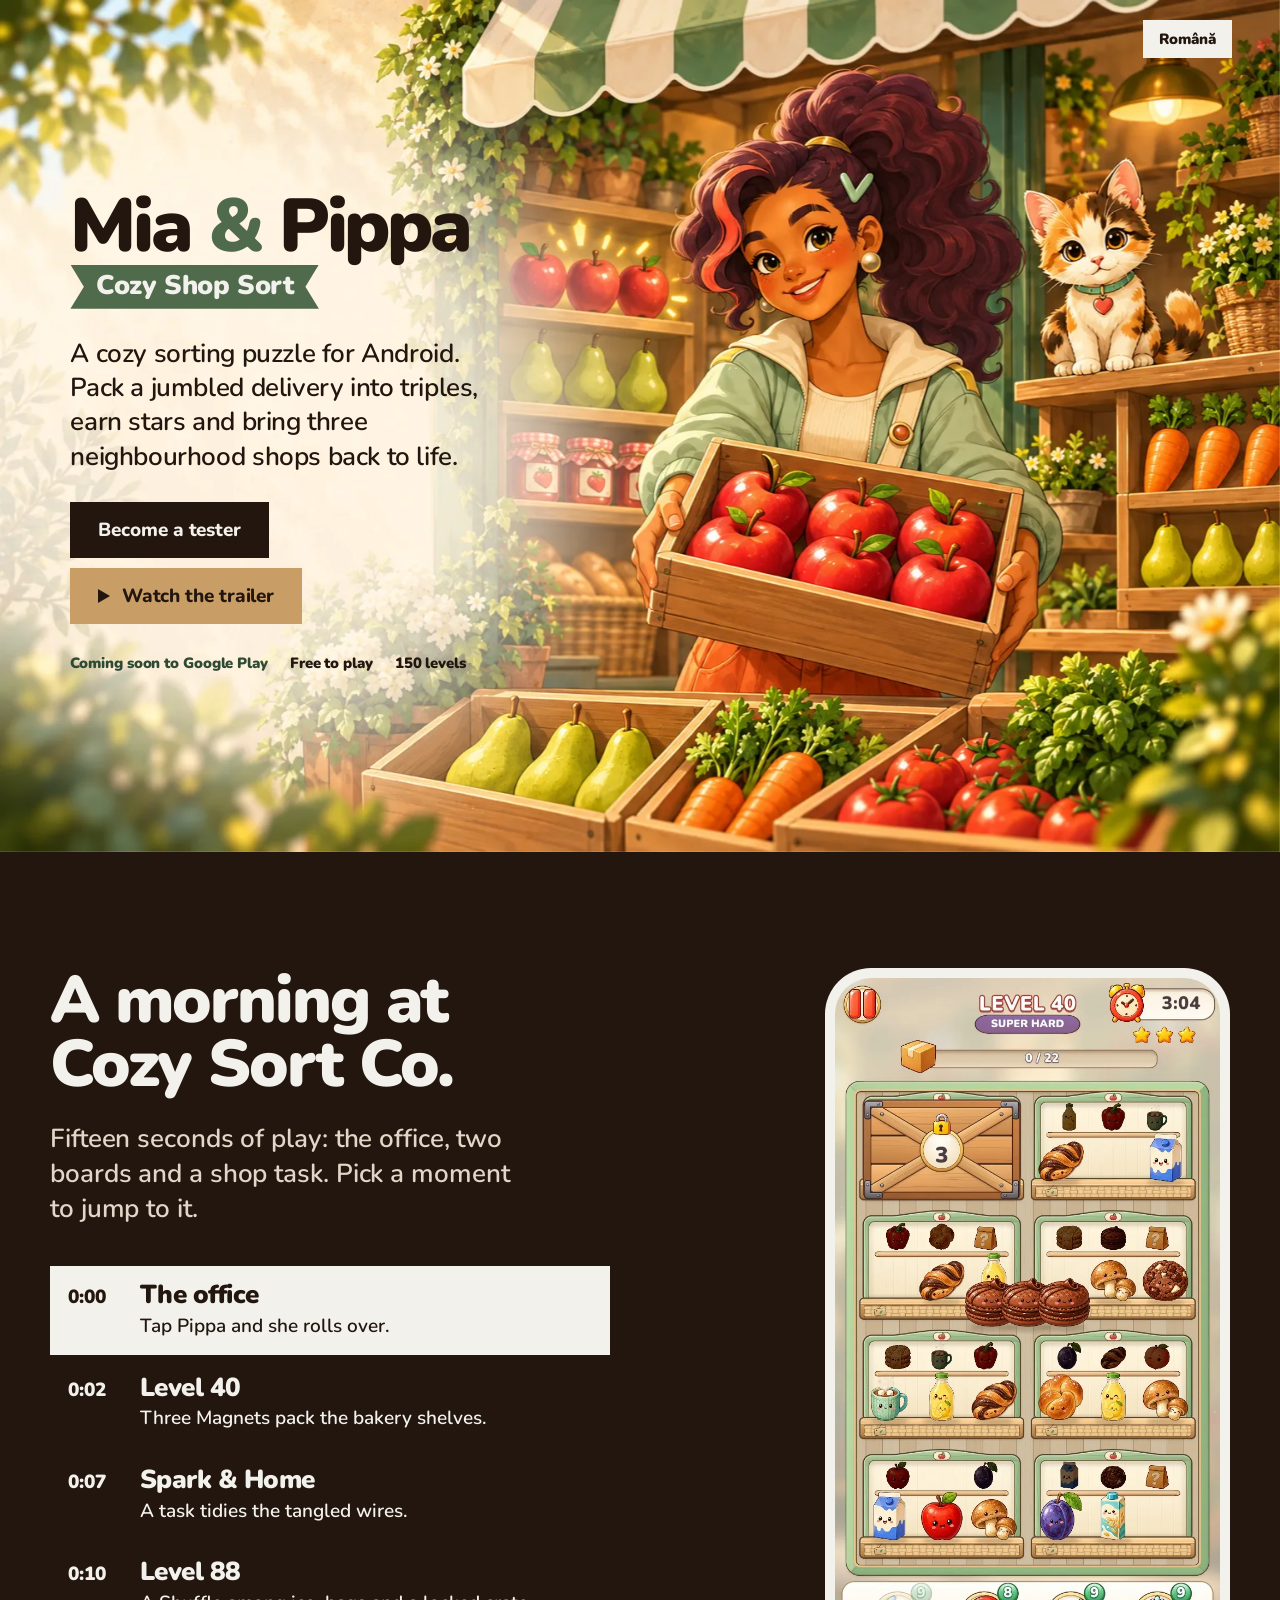
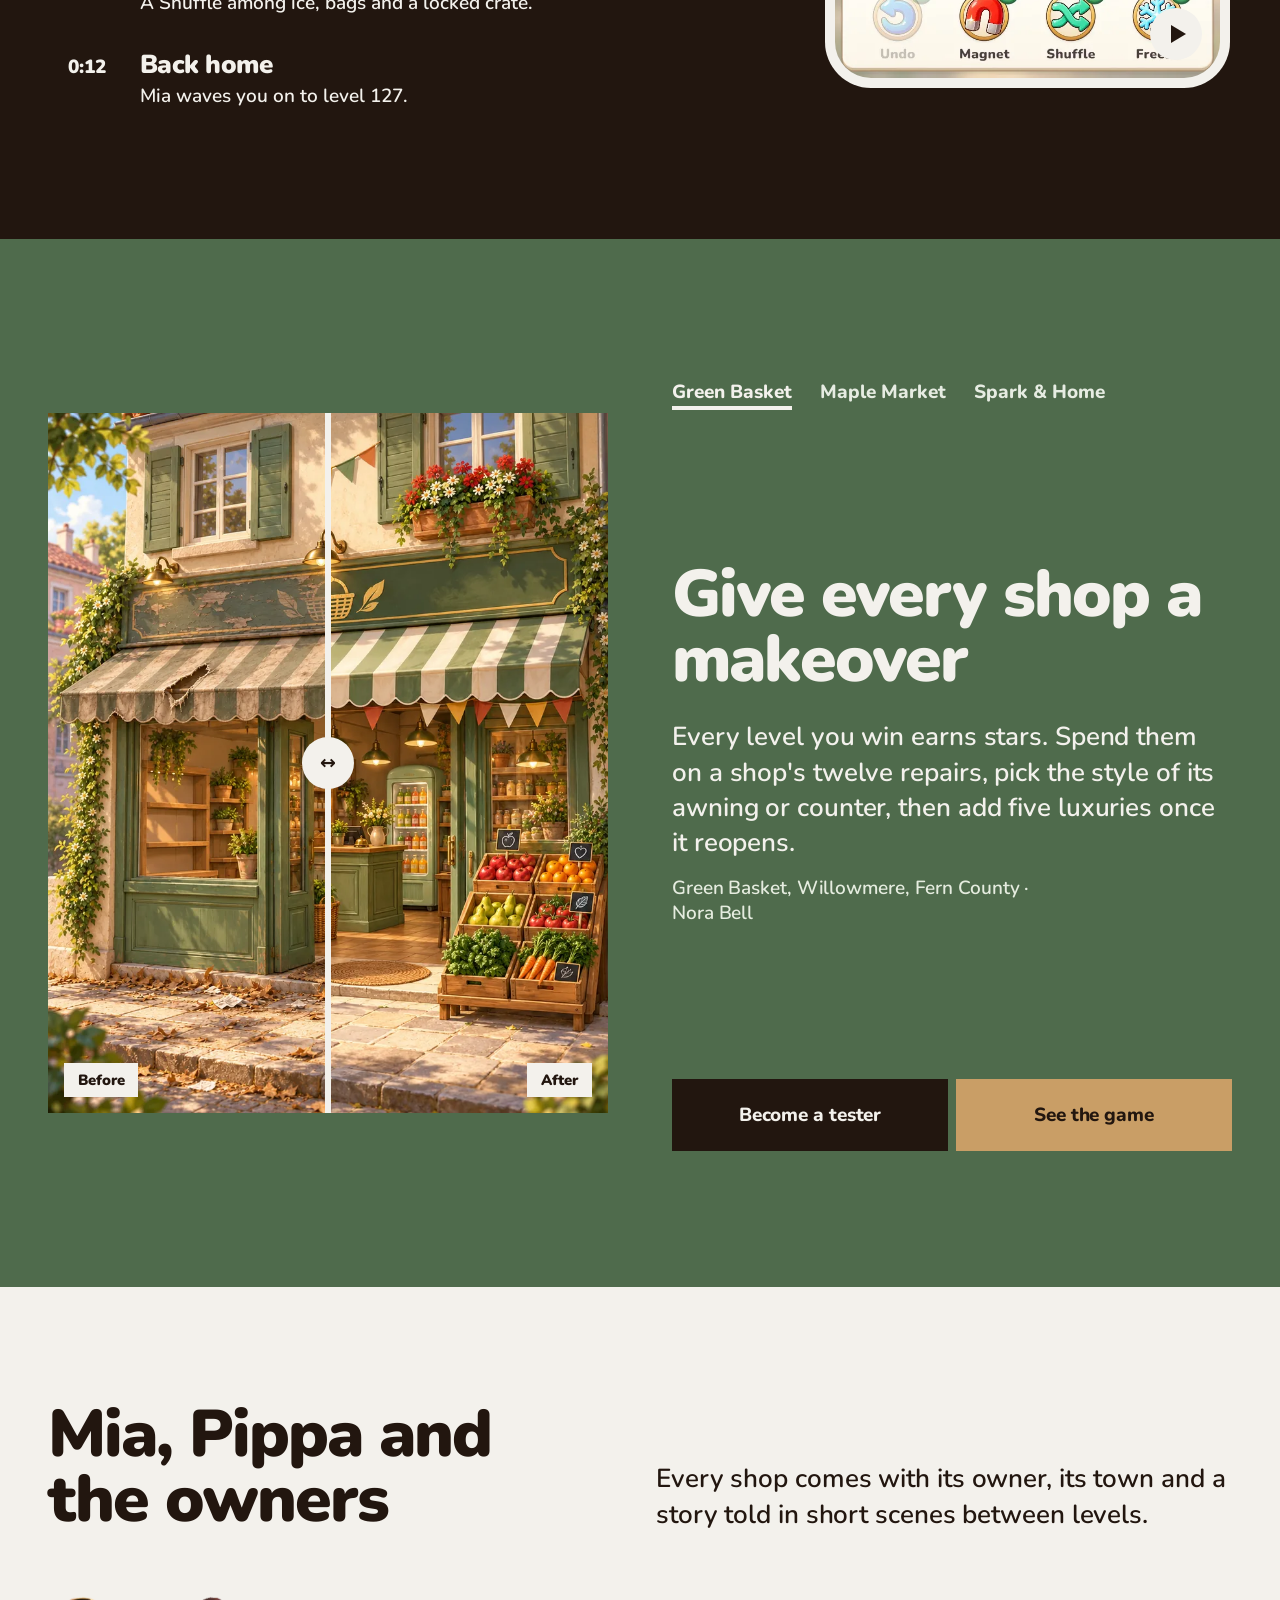
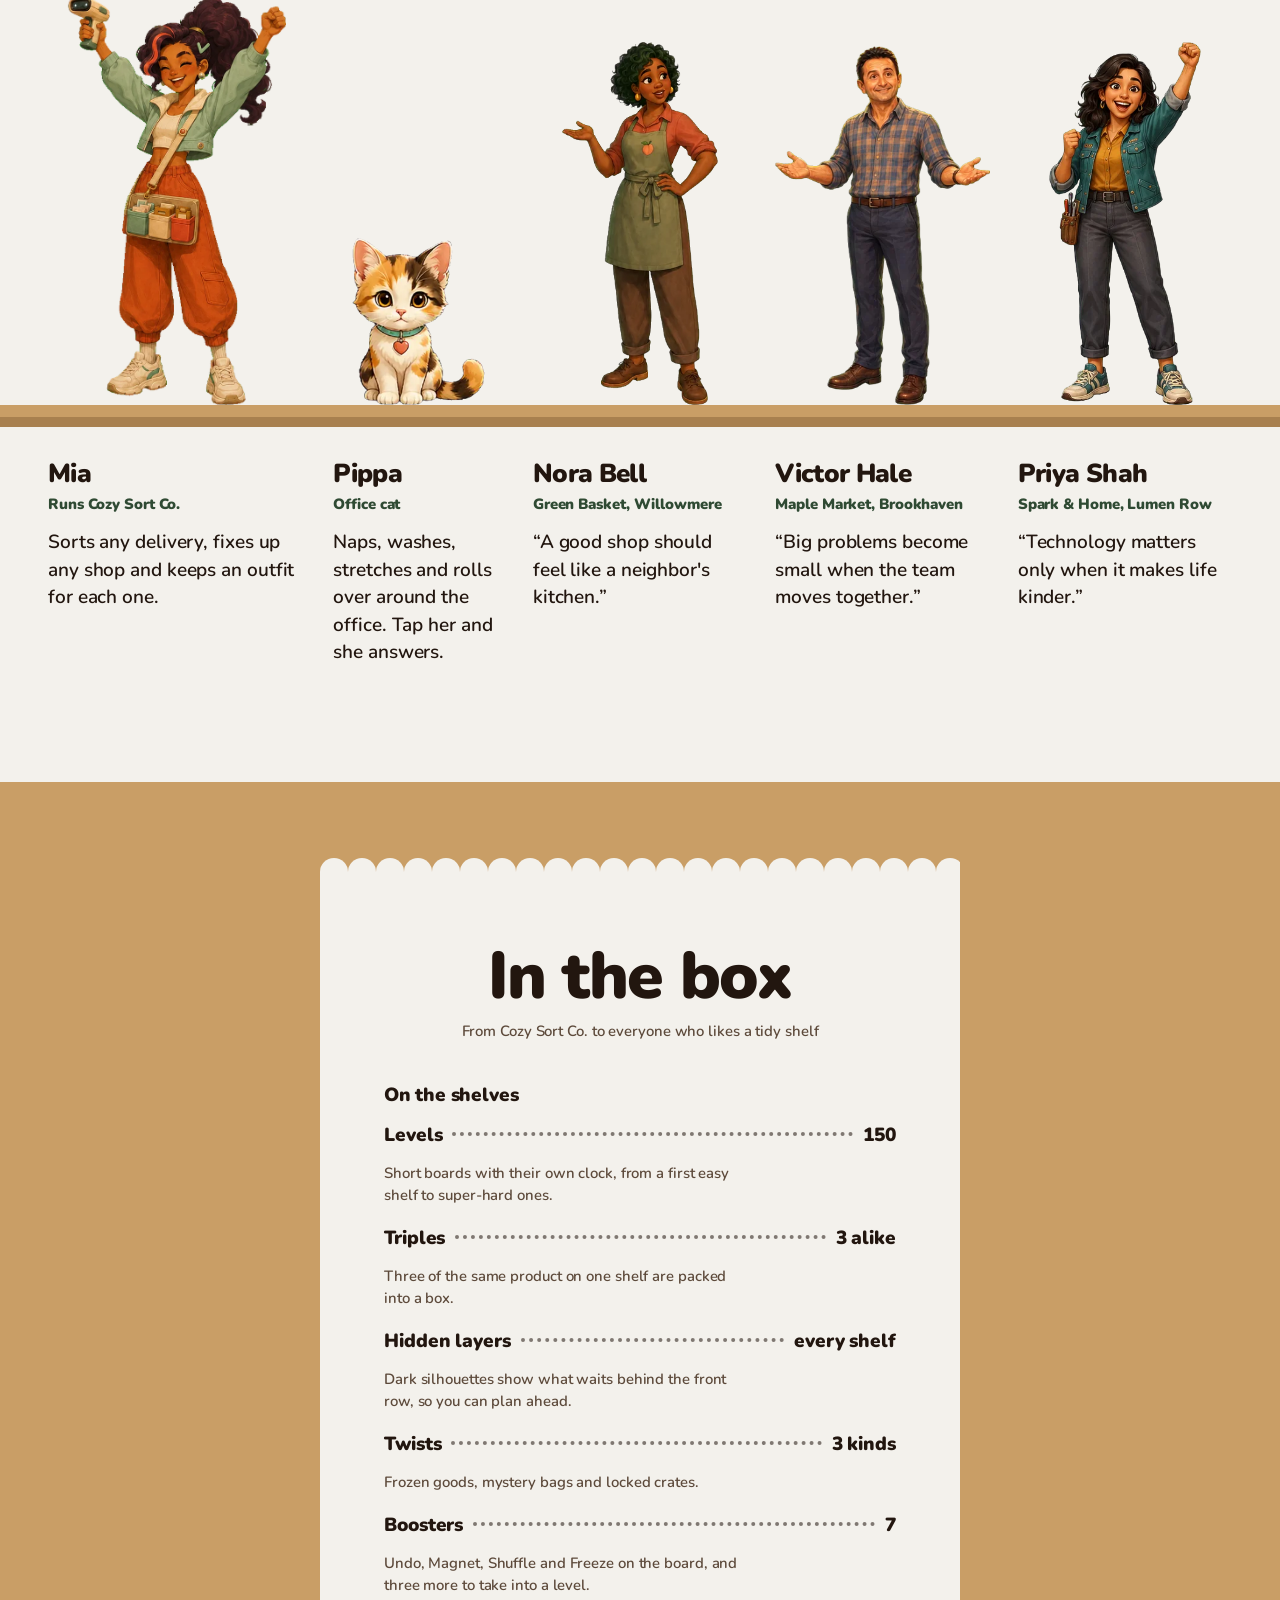
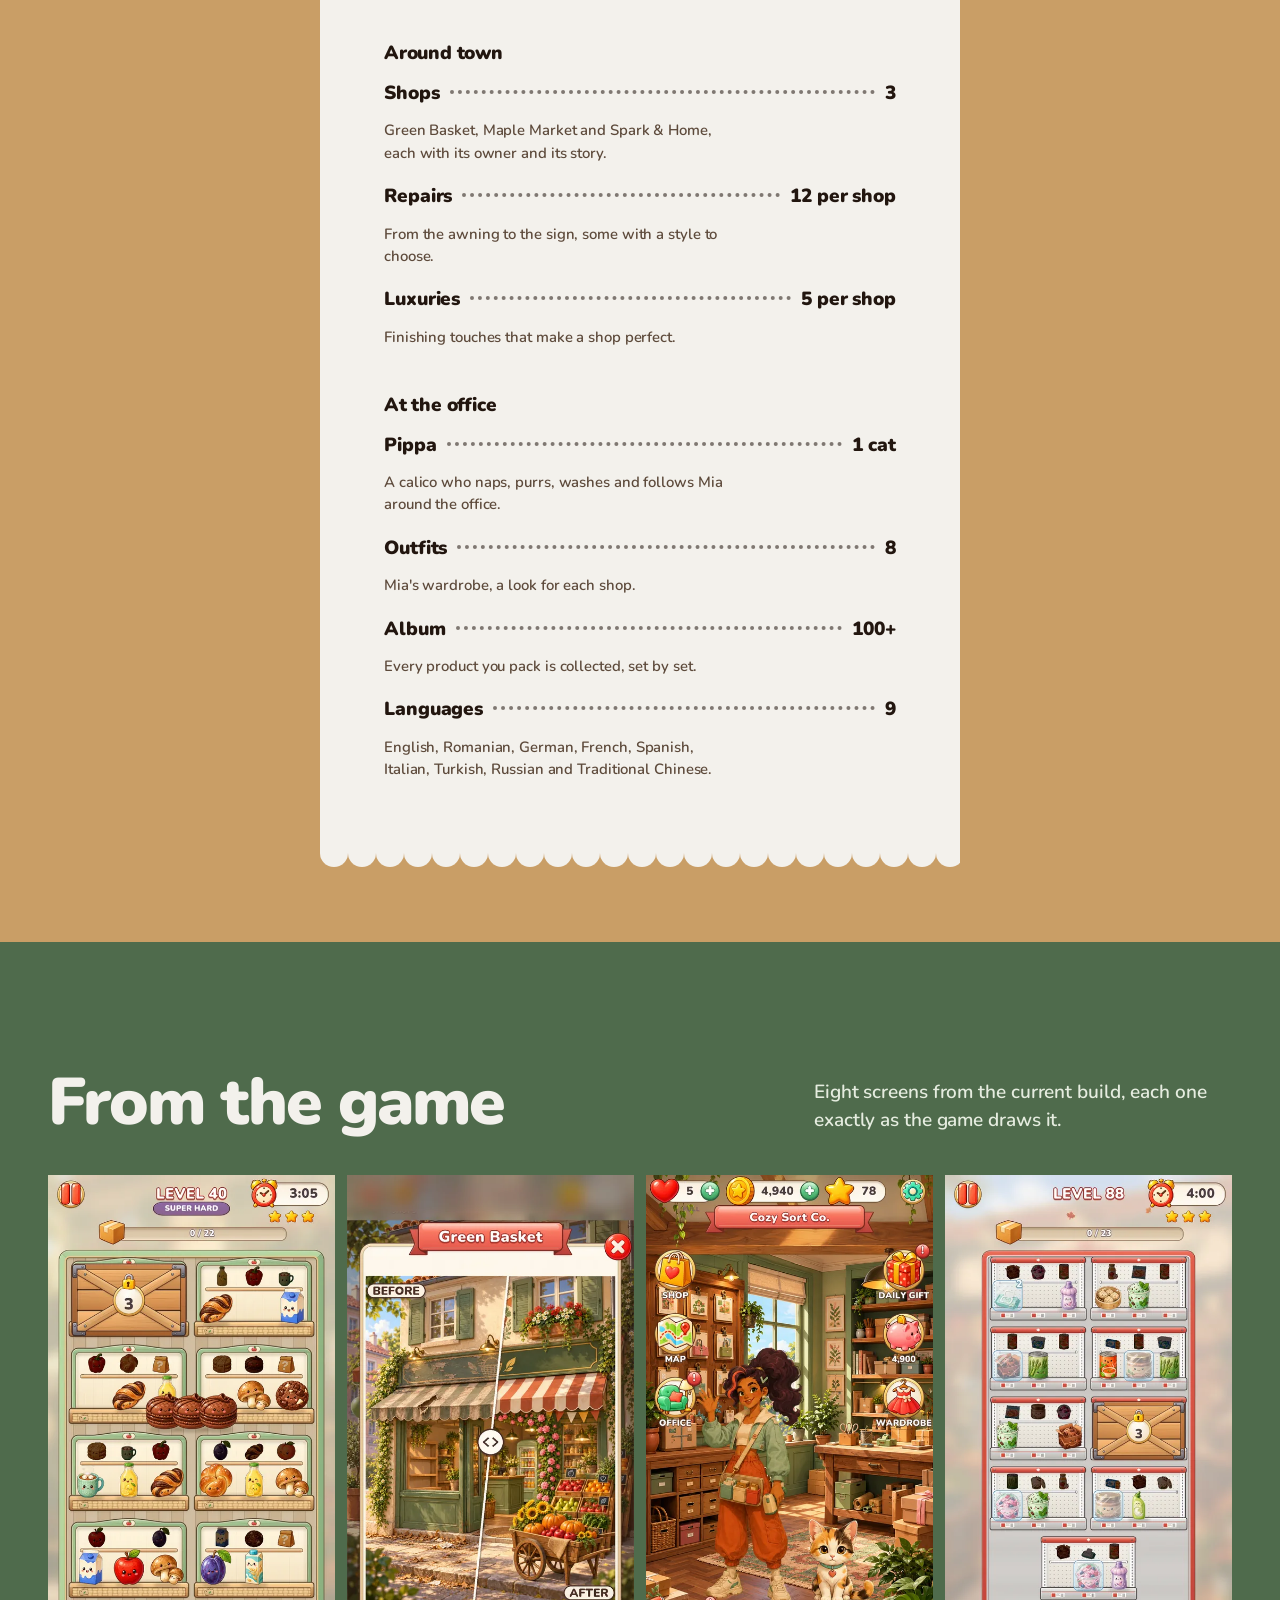
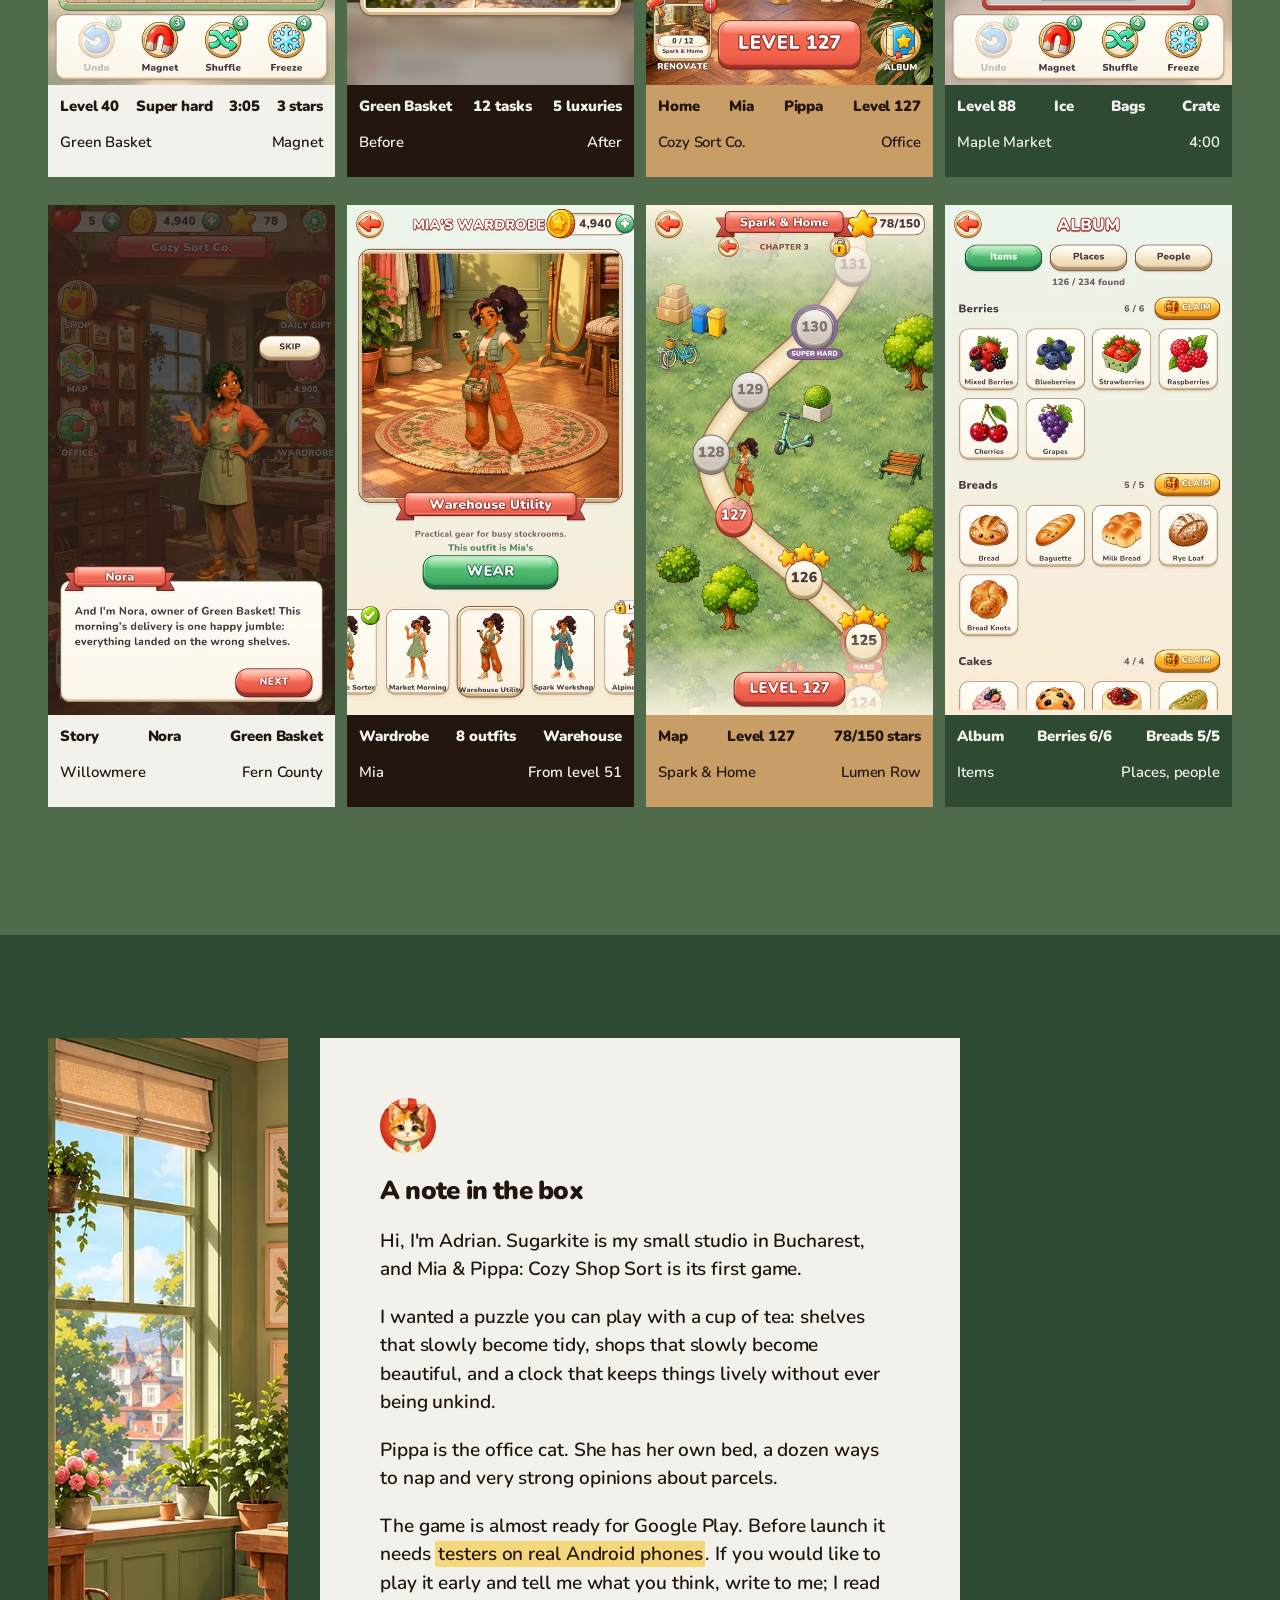
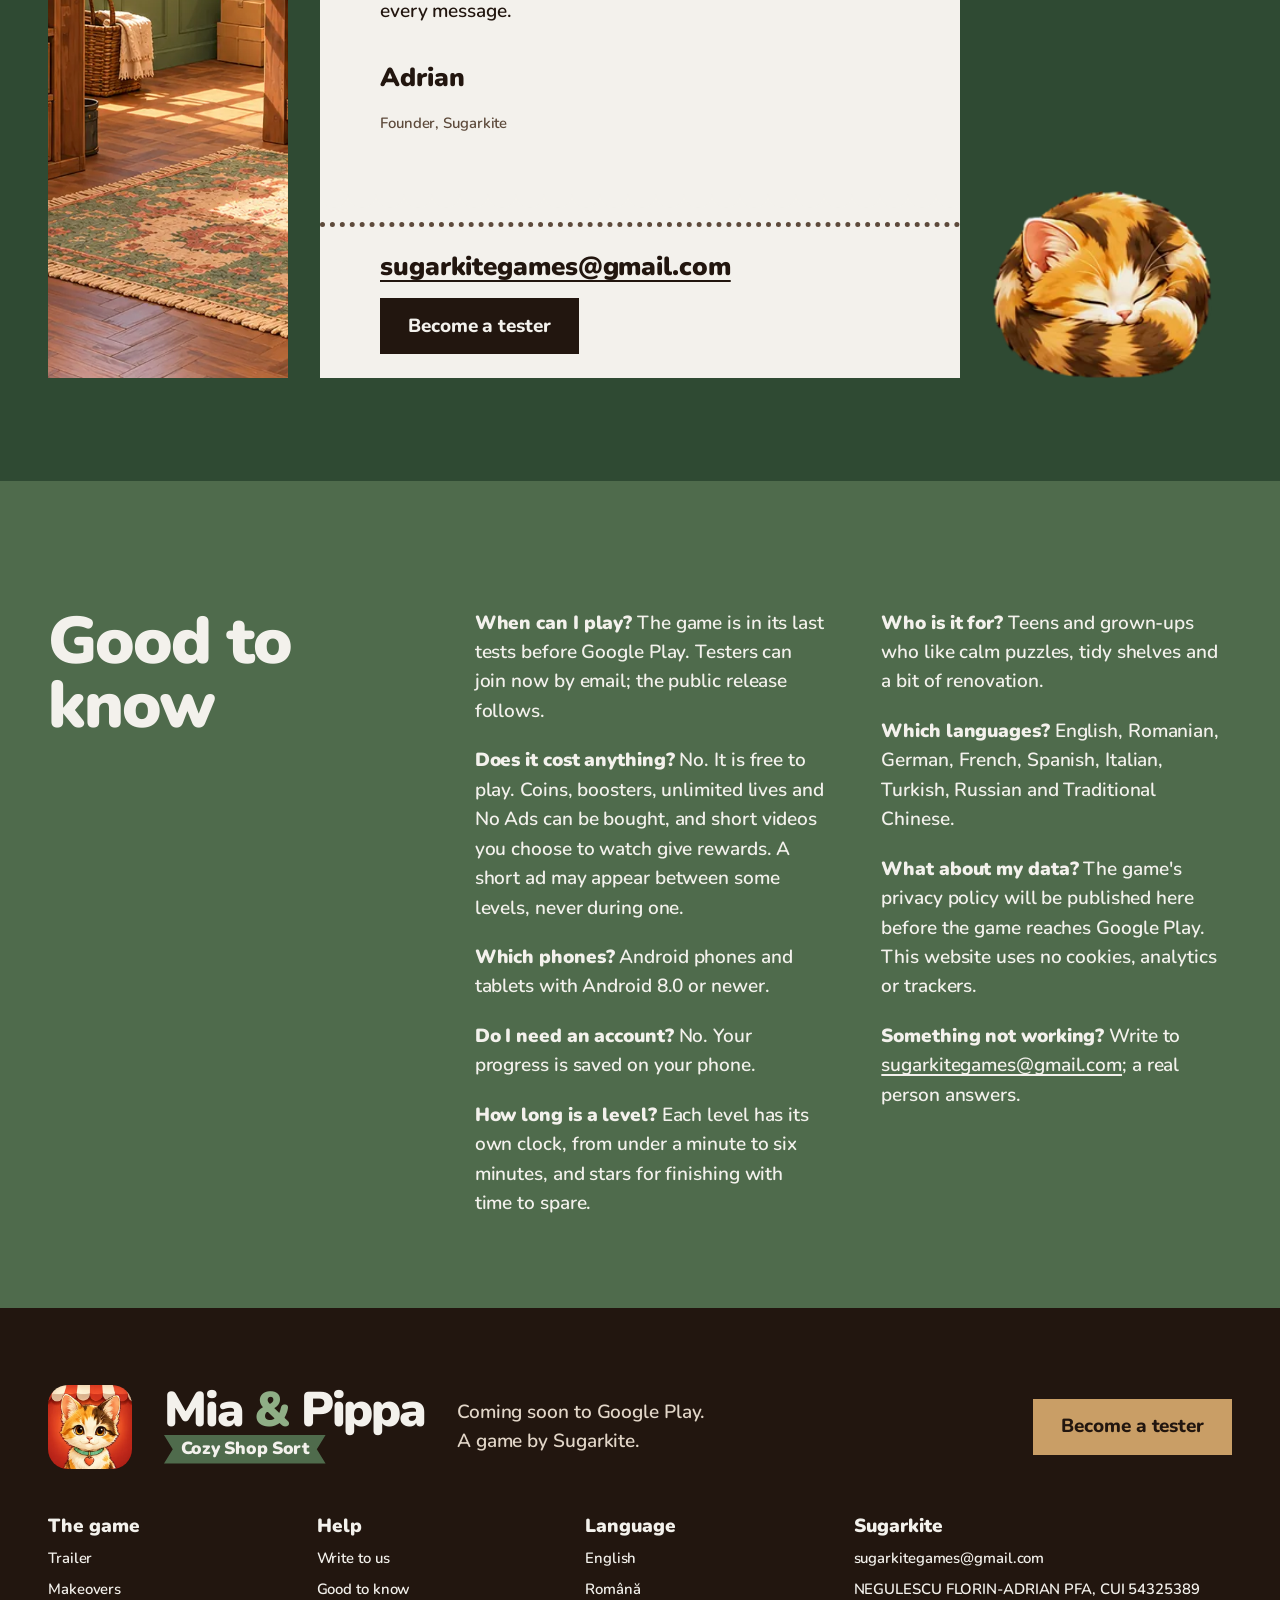
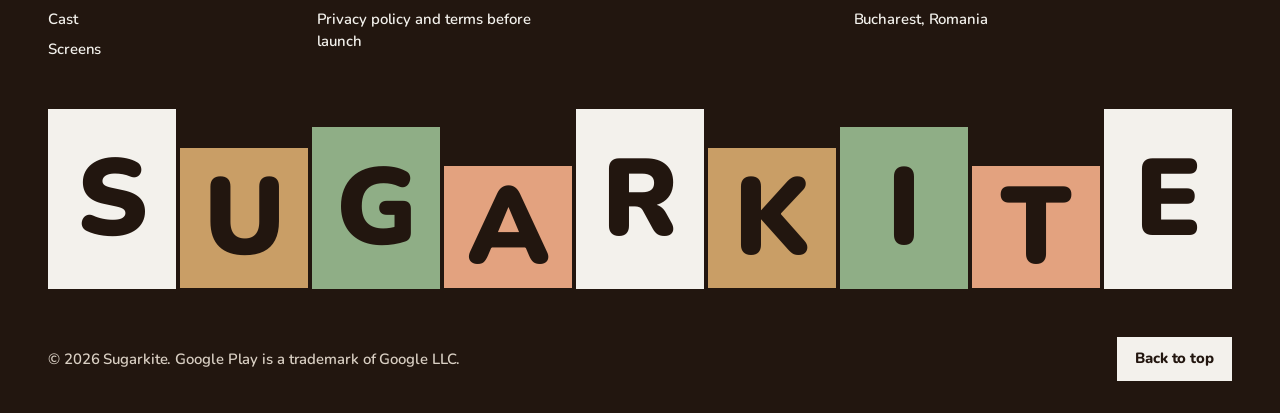
==== commit 2a49fdcf: "Share picture and full links for shared previews (og:image, canonical, hreflang)" ====
--- a/index.html
+++ b/index.html
@@ -7,12 +7,26 @@
 <meta name="description" content="Sort a jumbled delivery into triples and bring small neighbourhood shops back to life with Mia and her calico cat Pippa. A cozy sorting puzzle for Android by Sugarkite.">
 <meta name="theme-color" content="#4f6b4c">
 <meta property="og:title" content="Mia &amp; Pippa: Cozy Shop Sort">
-<meta property="og:description" content="A cozy sorting puzzle for Android by Sugarkite. Coming soon to Google Play."><link rel="icon" href="img/favicon-48.png" type="image/png">
+<meta property="og:description" content="A cozy sorting puzzle for Android by Sugarkite. Coming soon to Google Play.">
+<meta property="og:type" content="website">
+<meta property="og:site_name" content="Sugarkite">
+<meta property="og:url" content="https://sugarkite.github.io/">
+<meta property="og:locale" content="en_US">
+<meta property="og:locale:alternate" content="ro_RO">
+<meta property="og:image" content="https://sugarkite.github.io/img/share.jpg">
+<meta property="og:image:type" content="image/jpeg">
+<meta property="og:image:width" content="1200">
+<meta property="og:image:height" content="630">
+<meta property="og:image:alt" content="Mia holds a crate of apples at the Green Basket while her calico cat Pippa watches from a shelf">
+<meta name="twitter:card" content="summary_large_image">
+<link rel="icon" href="img/favicon-48.png" type="image/png">
 <link rel="apple-touch-icon" href="img/apple-touch-icon.png">
 <link rel="preload" href="fonts/nunito-black.woff2" as="font" type="font/woff2" crossorigin>
 <link rel="stylesheet" href="home.css">
-<link rel="alternate" hreflang="en" href="index.html">
-<link rel="alternate" hreflang="ro" href="ro/index.html">
+<link rel="canonical" href="https://sugarkite.github.io/">
+<link rel="alternate" hreflang="en" href="https://sugarkite.github.io/">
+<link rel="alternate" hreflang="ro" href="https://sugarkite.github.io/ro/">
+<link rel="alternate" hreflang="x-default" href="https://sugarkite.github.io/">
 <script>document.documentElement.classList.add("js");</script>
 </head>
 <body>
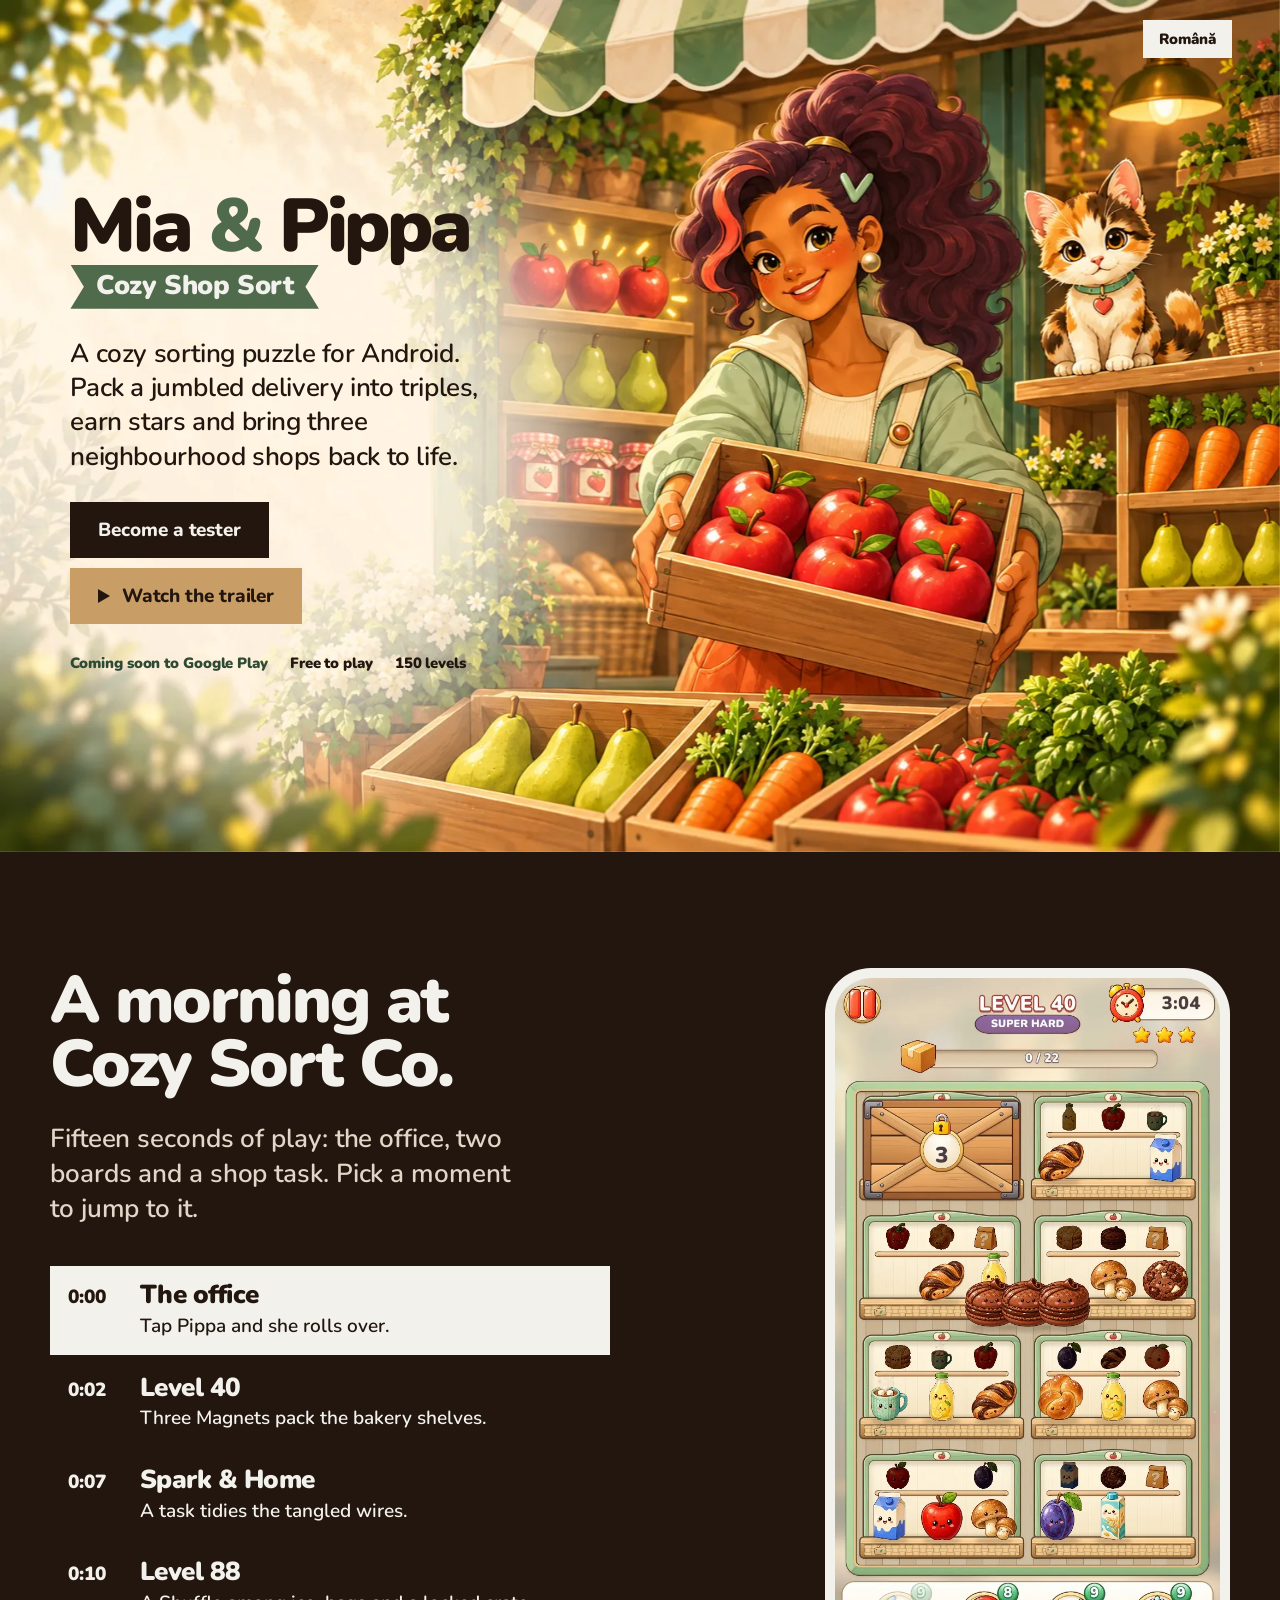
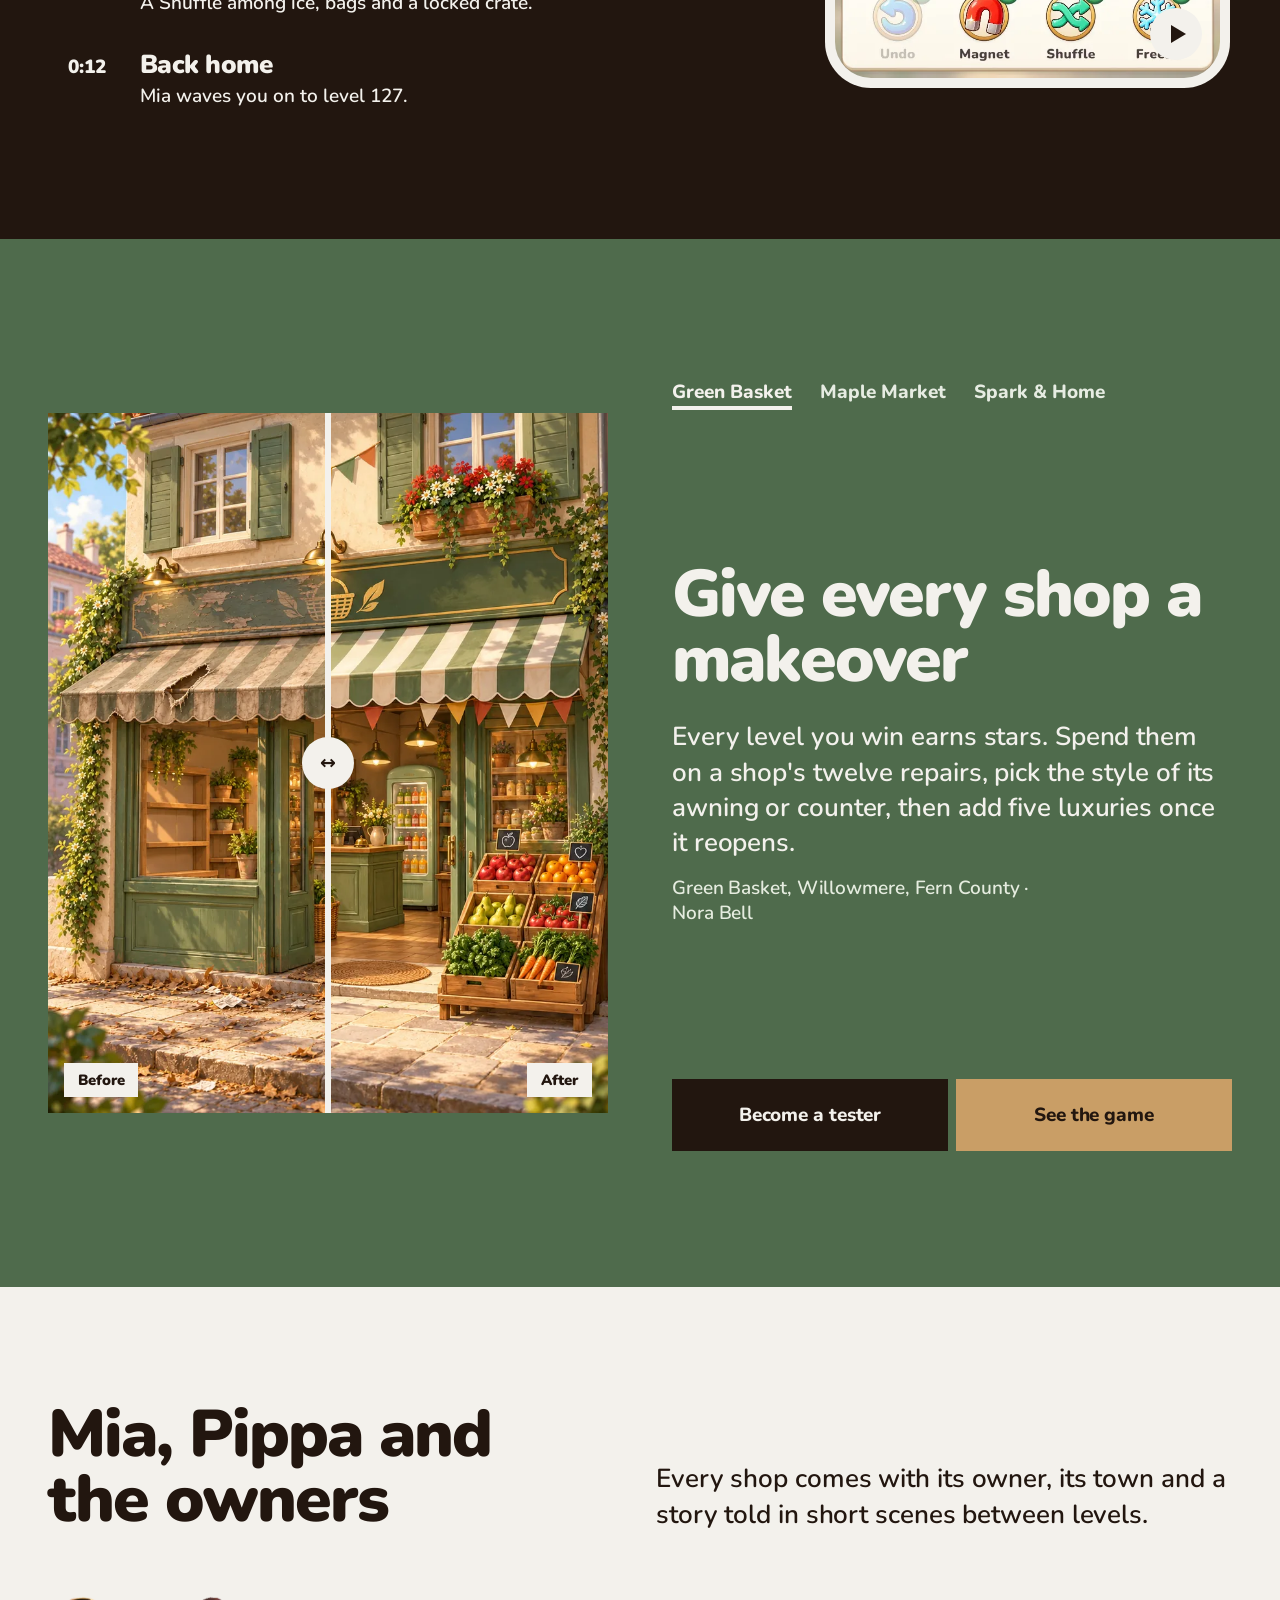
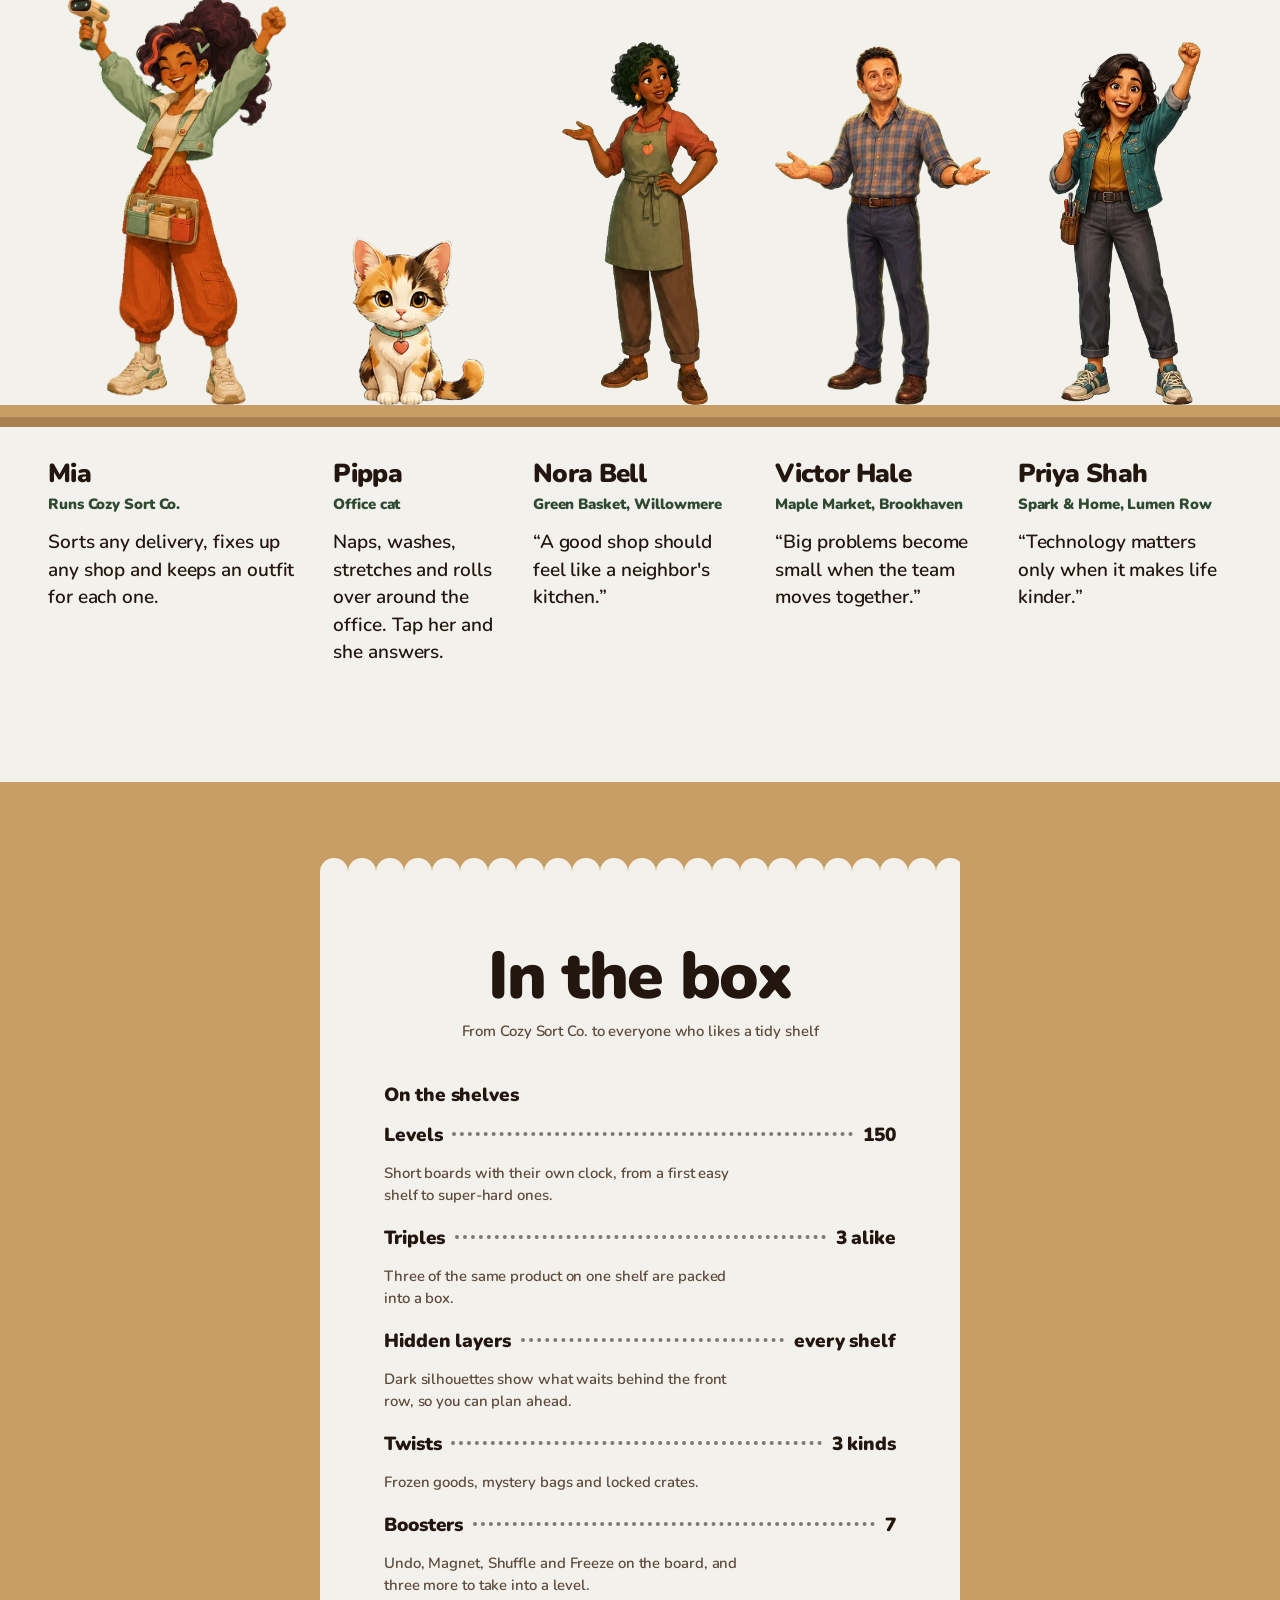
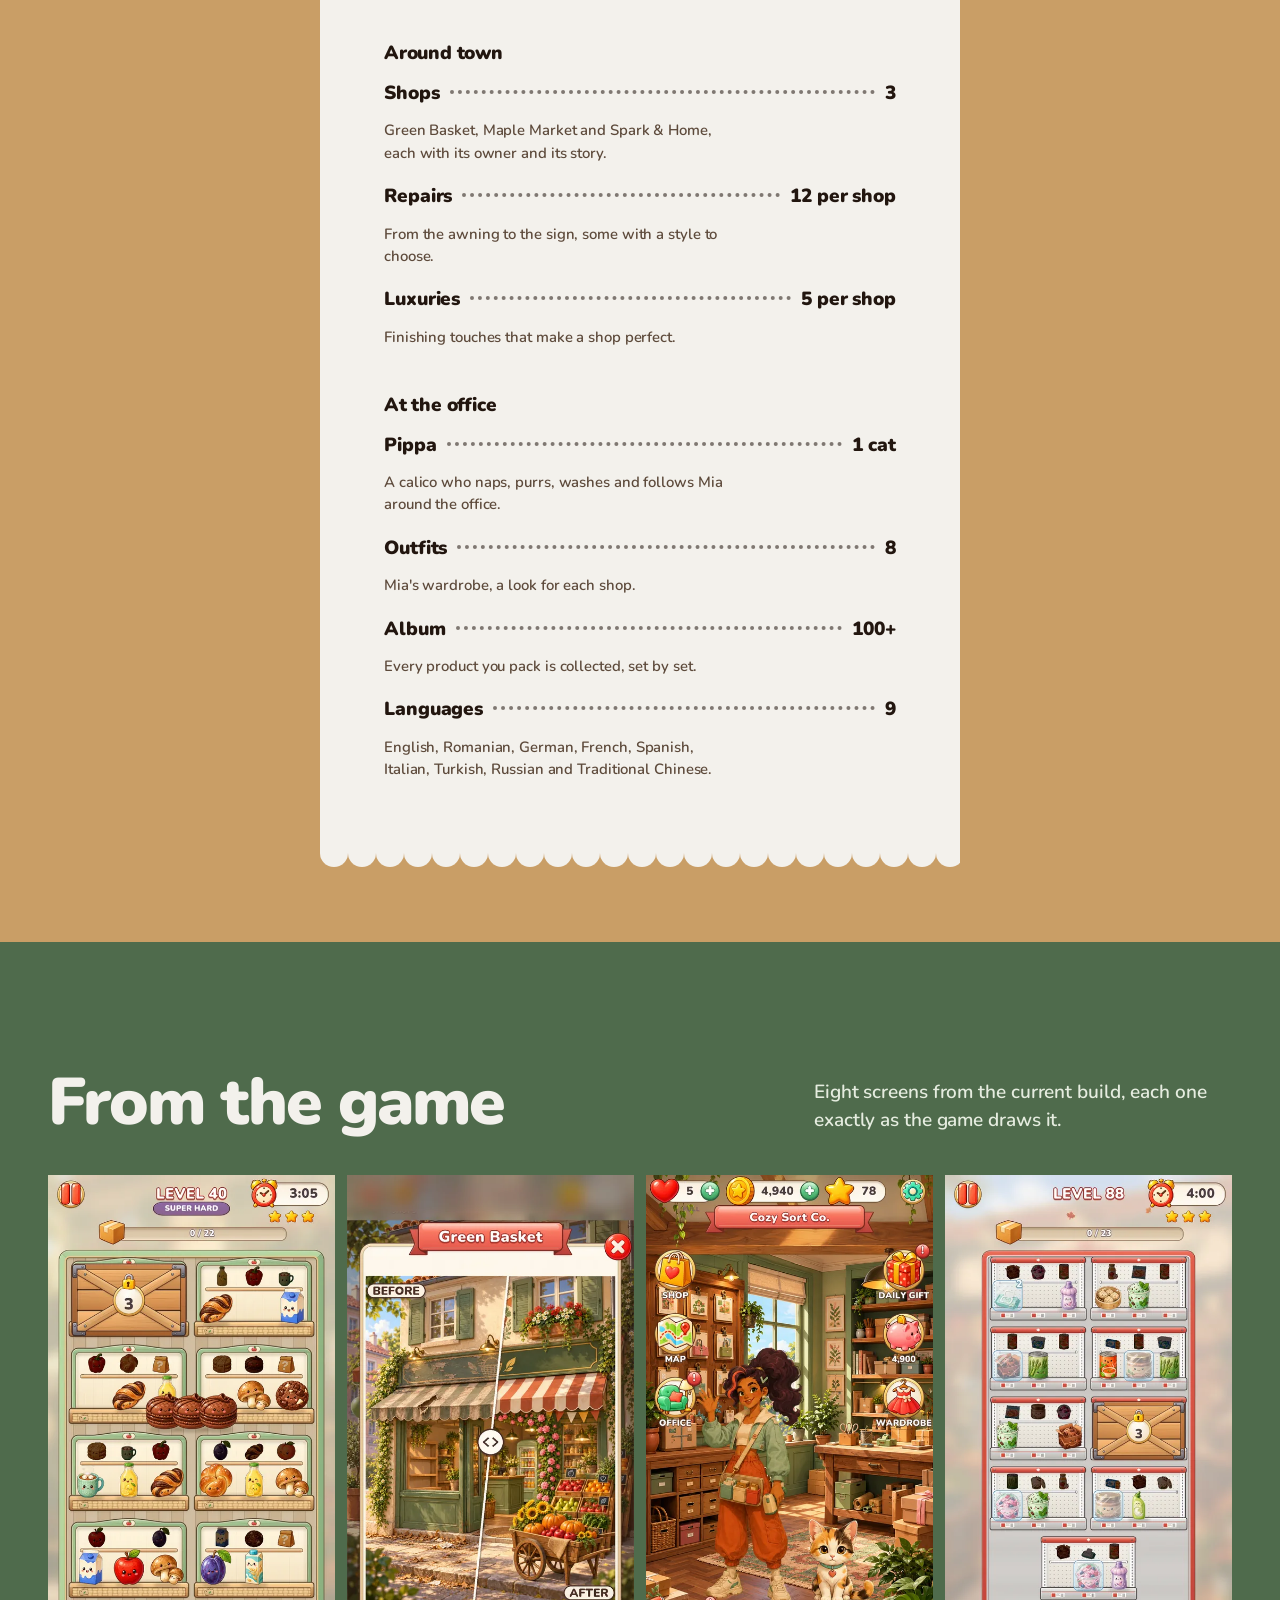
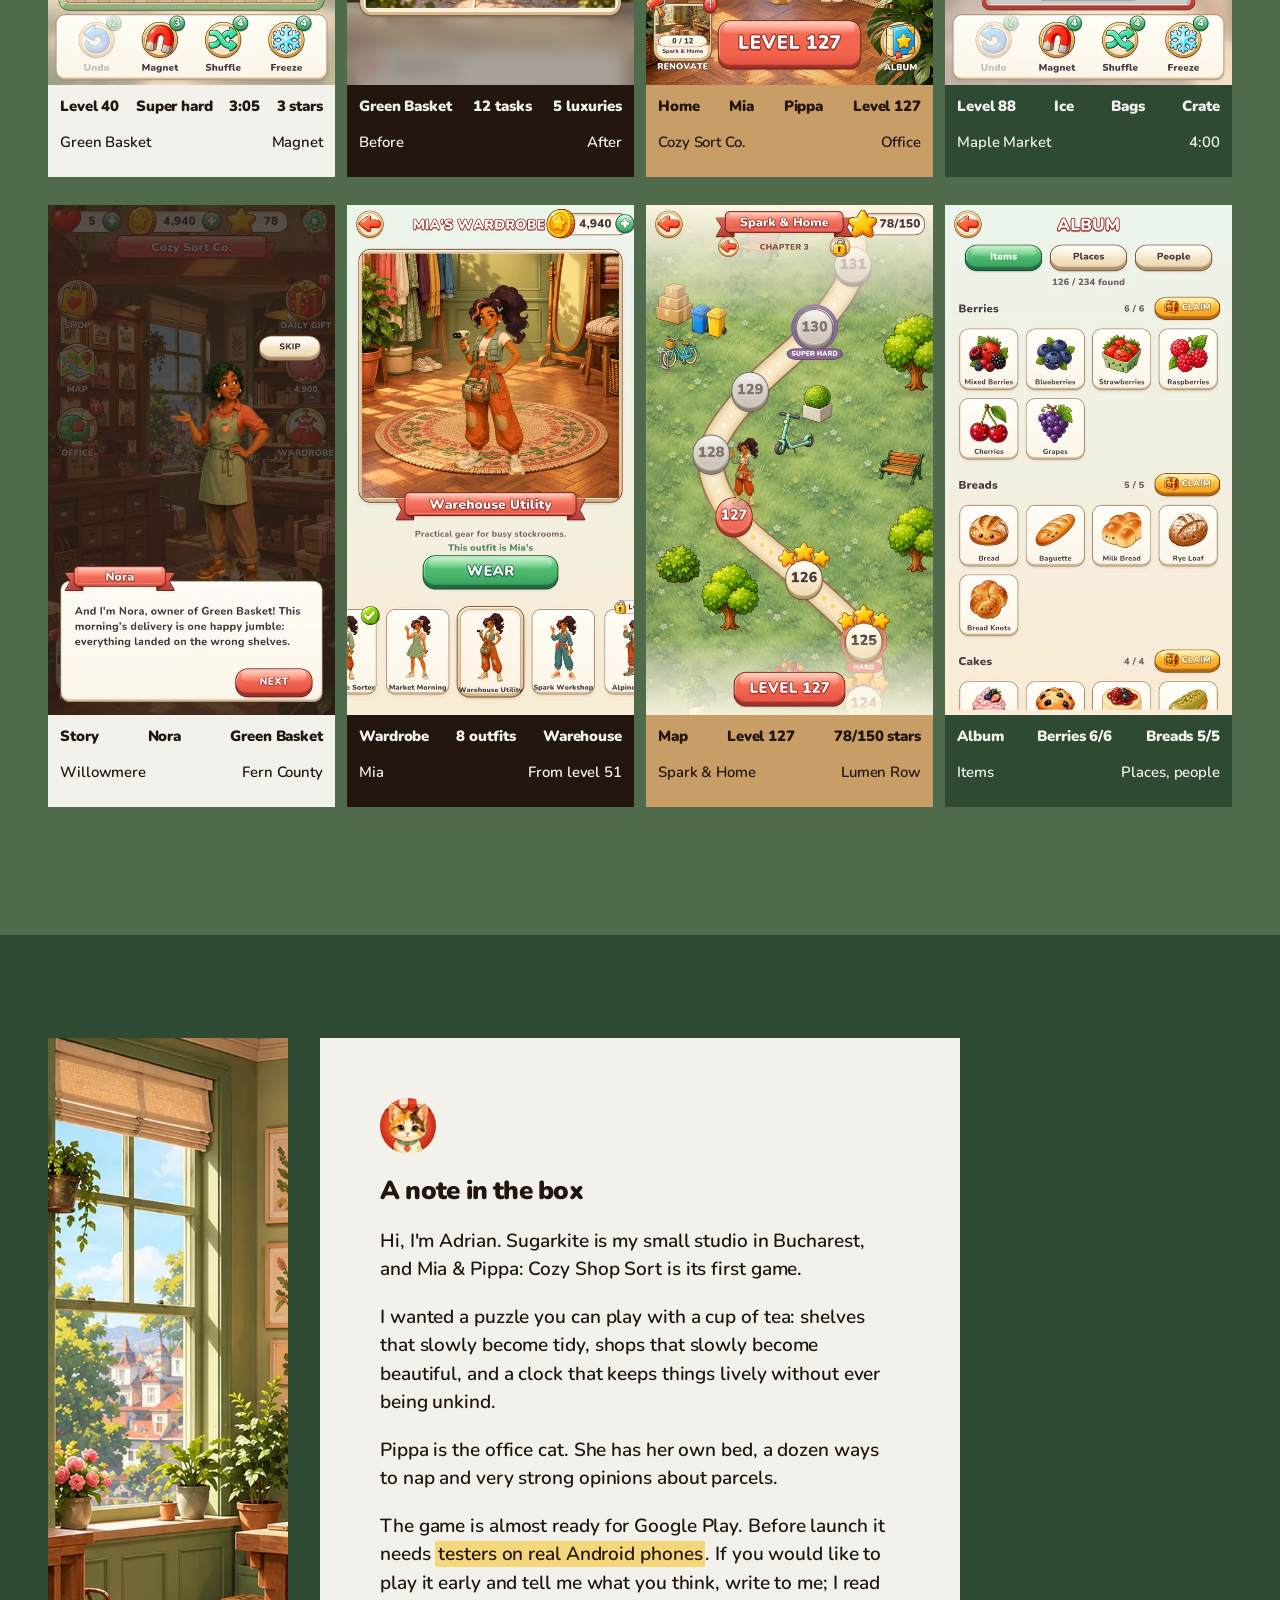
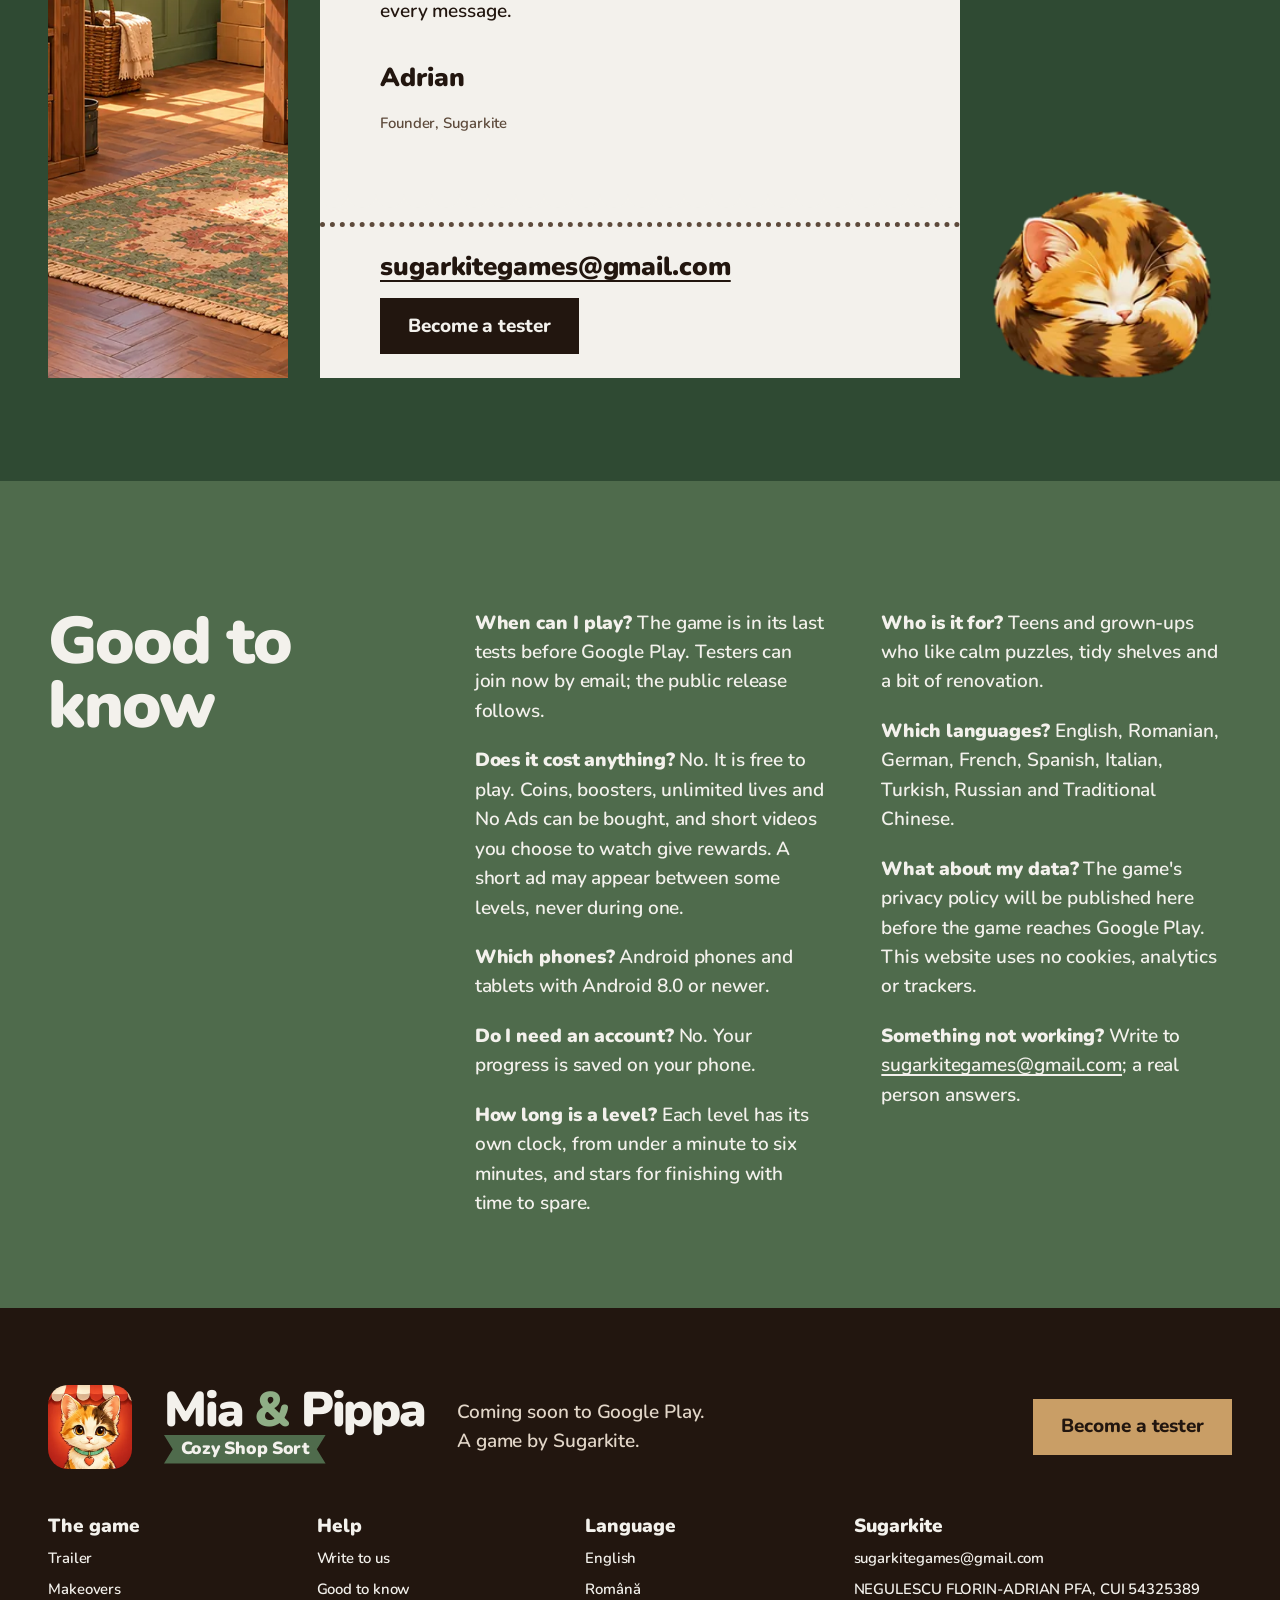
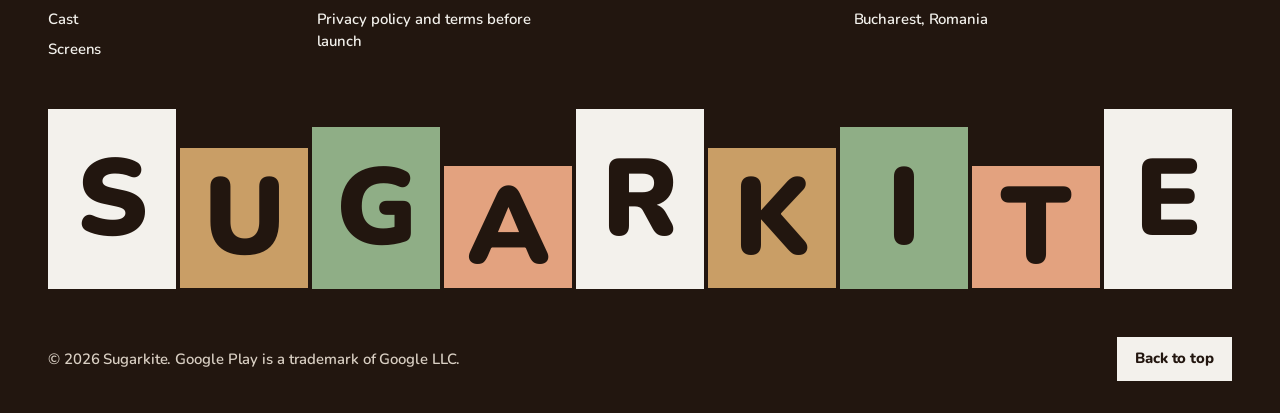
==== commit e197506e: "Custom domain sugarkite.com: CNAME, full links in share tags, canonical and hreflang" ====
--- a/index.html
+++ b/index.html
@@ -10,10 +10,10 @@
 <meta property="og:description" content="A cozy sorting puzzle for Android by Sugarkite. Coming soon to Google Play.">
 <meta property="og:type" content="website">
 <meta property="og:site_name" content="Sugarkite">
-<meta property="og:url" content="https://sugarkite.github.io/">
+<meta property="og:url" content="https://sugarkite.com/">
 <meta property="og:locale" content="en_US">
 <meta property="og:locale:alternate" content="ro_RO">
-<meta property="og:image" content="https://sugarkite.github.io/img/share.jpg">
+<meta property="og:image" content="https://sugarkite.com/img/share.jpg">
 <meta property="og:image:type" content="image/jpeg">
 <meta property="og:image:width" content="1200">
 <meta property="og:image:height" content="630">
@@ -23,10 +23,10 @@
 <link rel="apple-touch-icon" href="img/apple-touch-icon.png">
 <link rel="preload" href="fonts/nunito-black.woff2" as="font" type="font/woff2" crossorigin>
 <link rel="stylesheet" href="home.css">
-<link rel="canonical" href="https://sugarkite.github.io/">
-<link rel="alternate" hreflang="en" href="https://sugarkite.github.io/">
-<link rel="alternate" hreflang="ro" href="https://sugarkite.github.io/ro/">
-<link rel="alternate" hreflang="x-default" href="https://sugarkite.github.io/">
+<link rel="canonical" href="https://sugarkite.com/">
+<link rel="alternate" hreflang="en" href="https://sugarkite.com/">
+<link rel="alternate" hreflang="ro" href="https://sugarkite.com/ro/">
+<link rel="alternate" hreflang="x-default" href="https://sugarkite.com/">
 <script>document.documentElement.classList.add("js");</script>
 </head>
 <body>
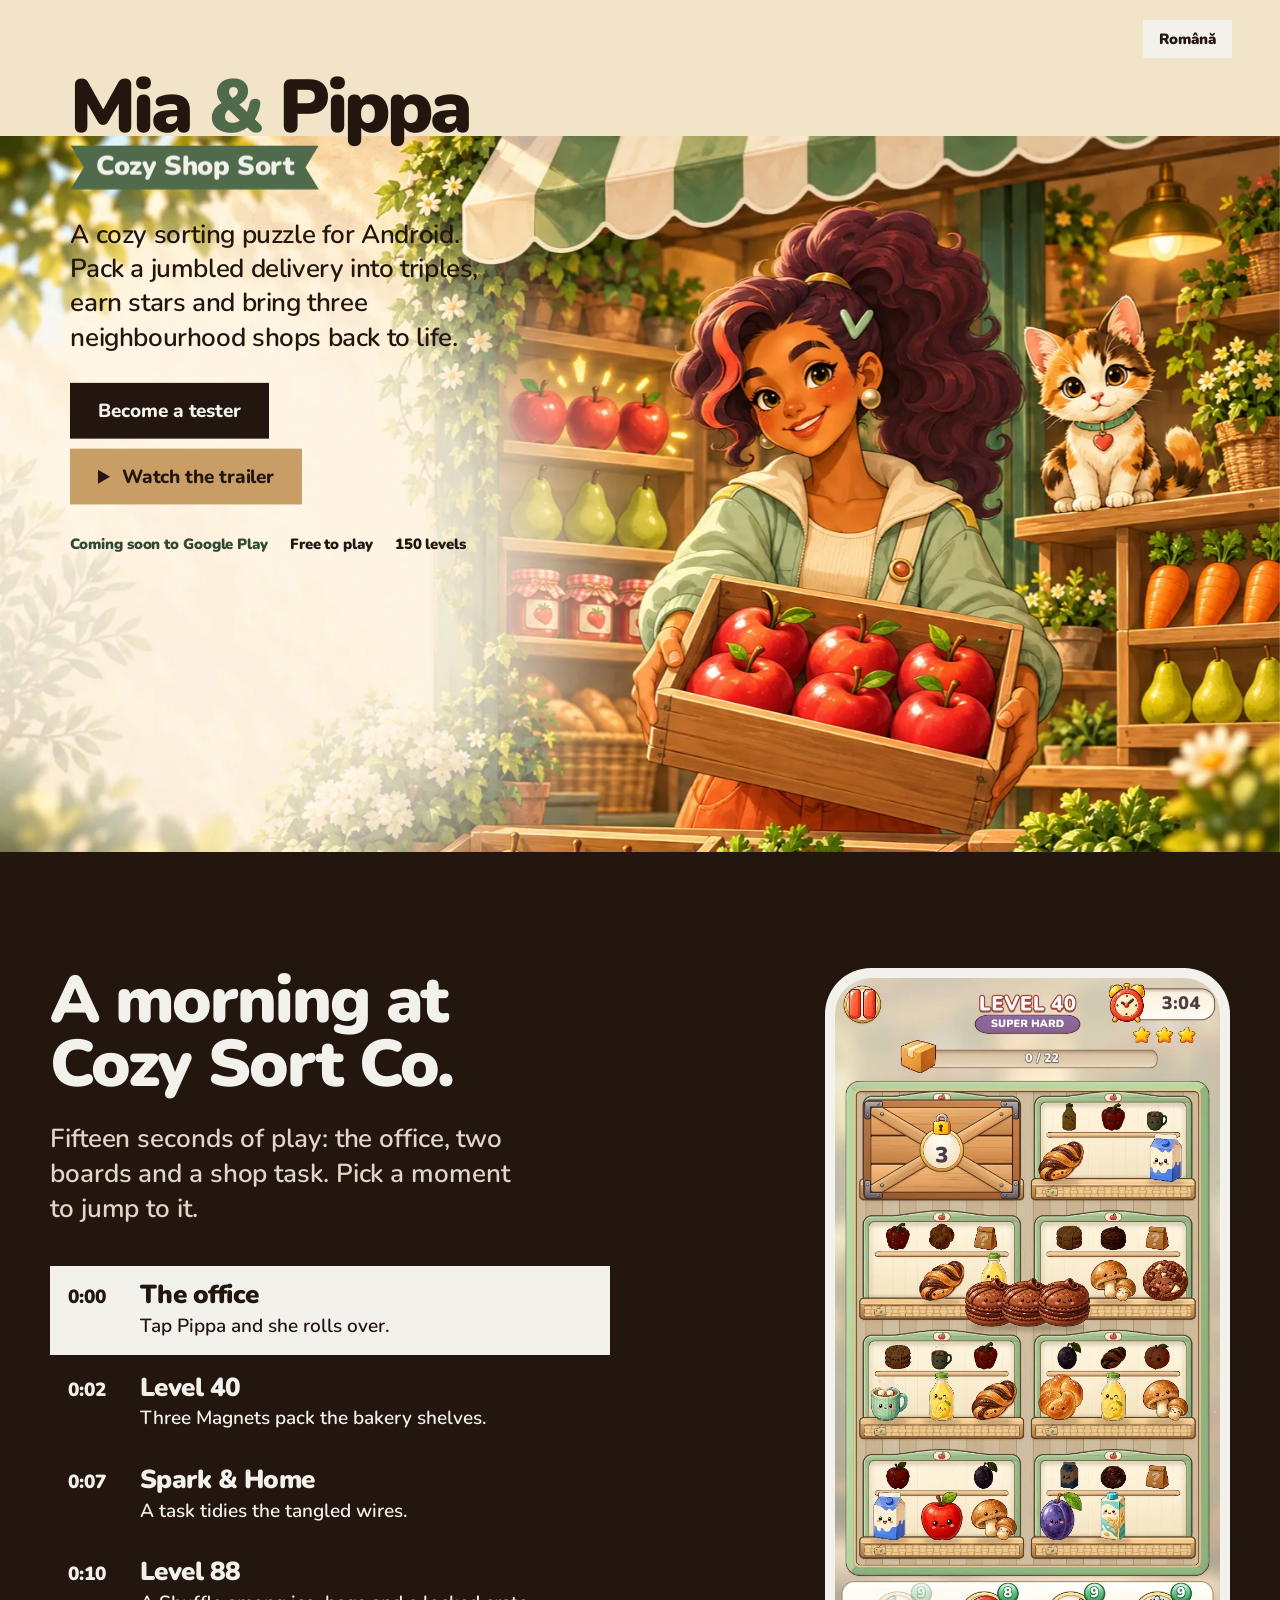
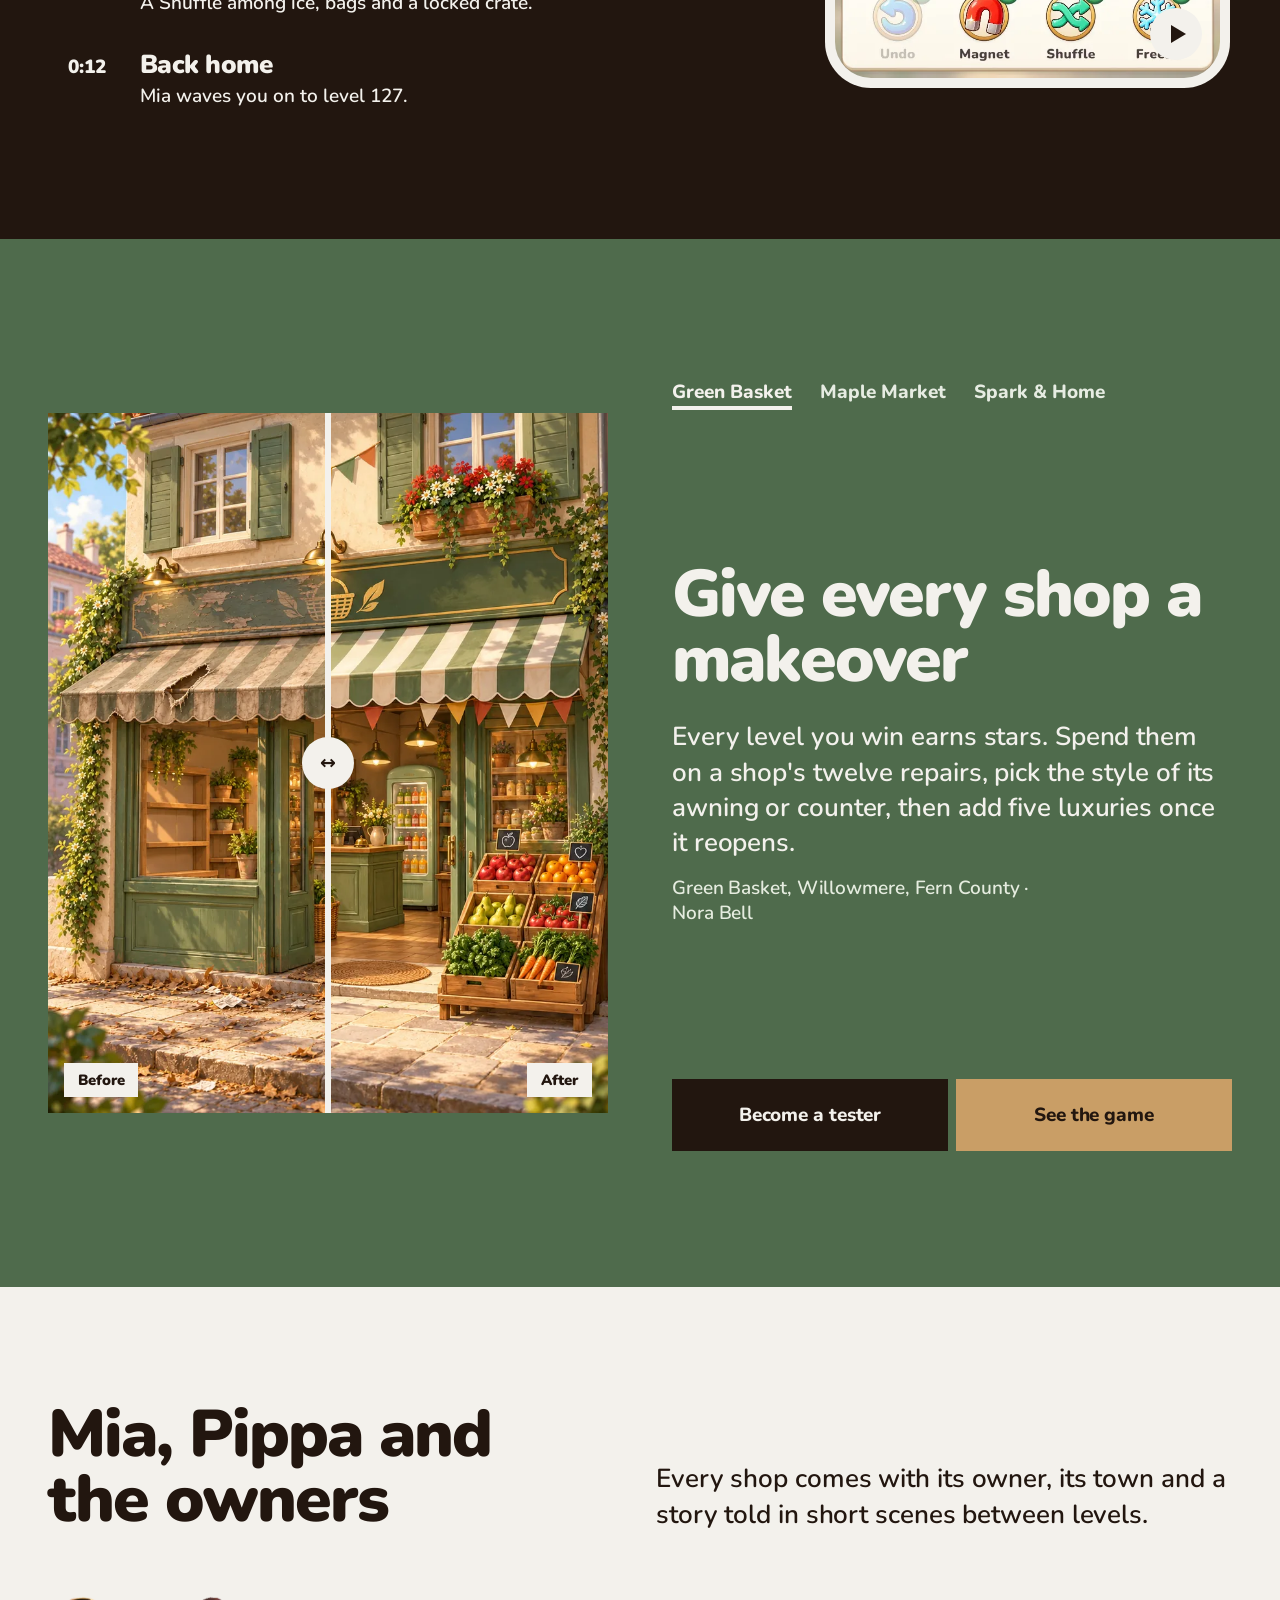
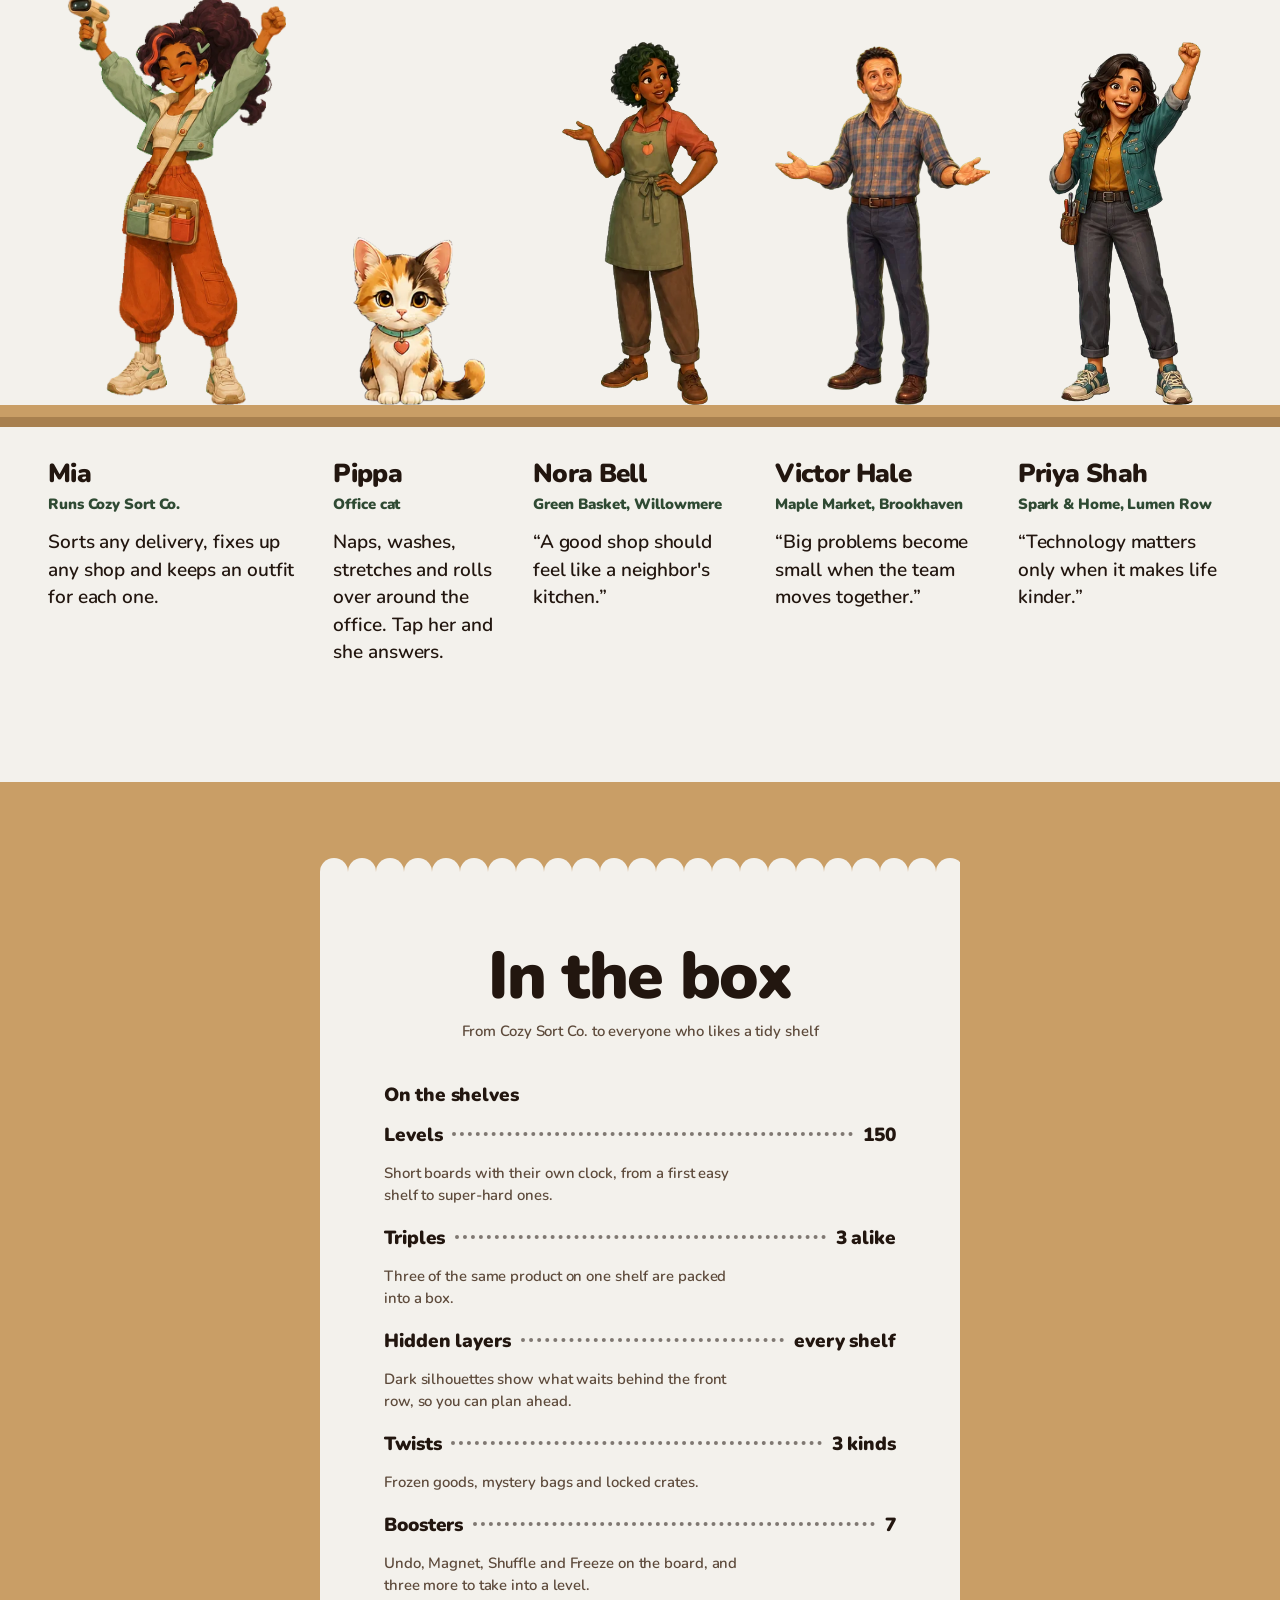
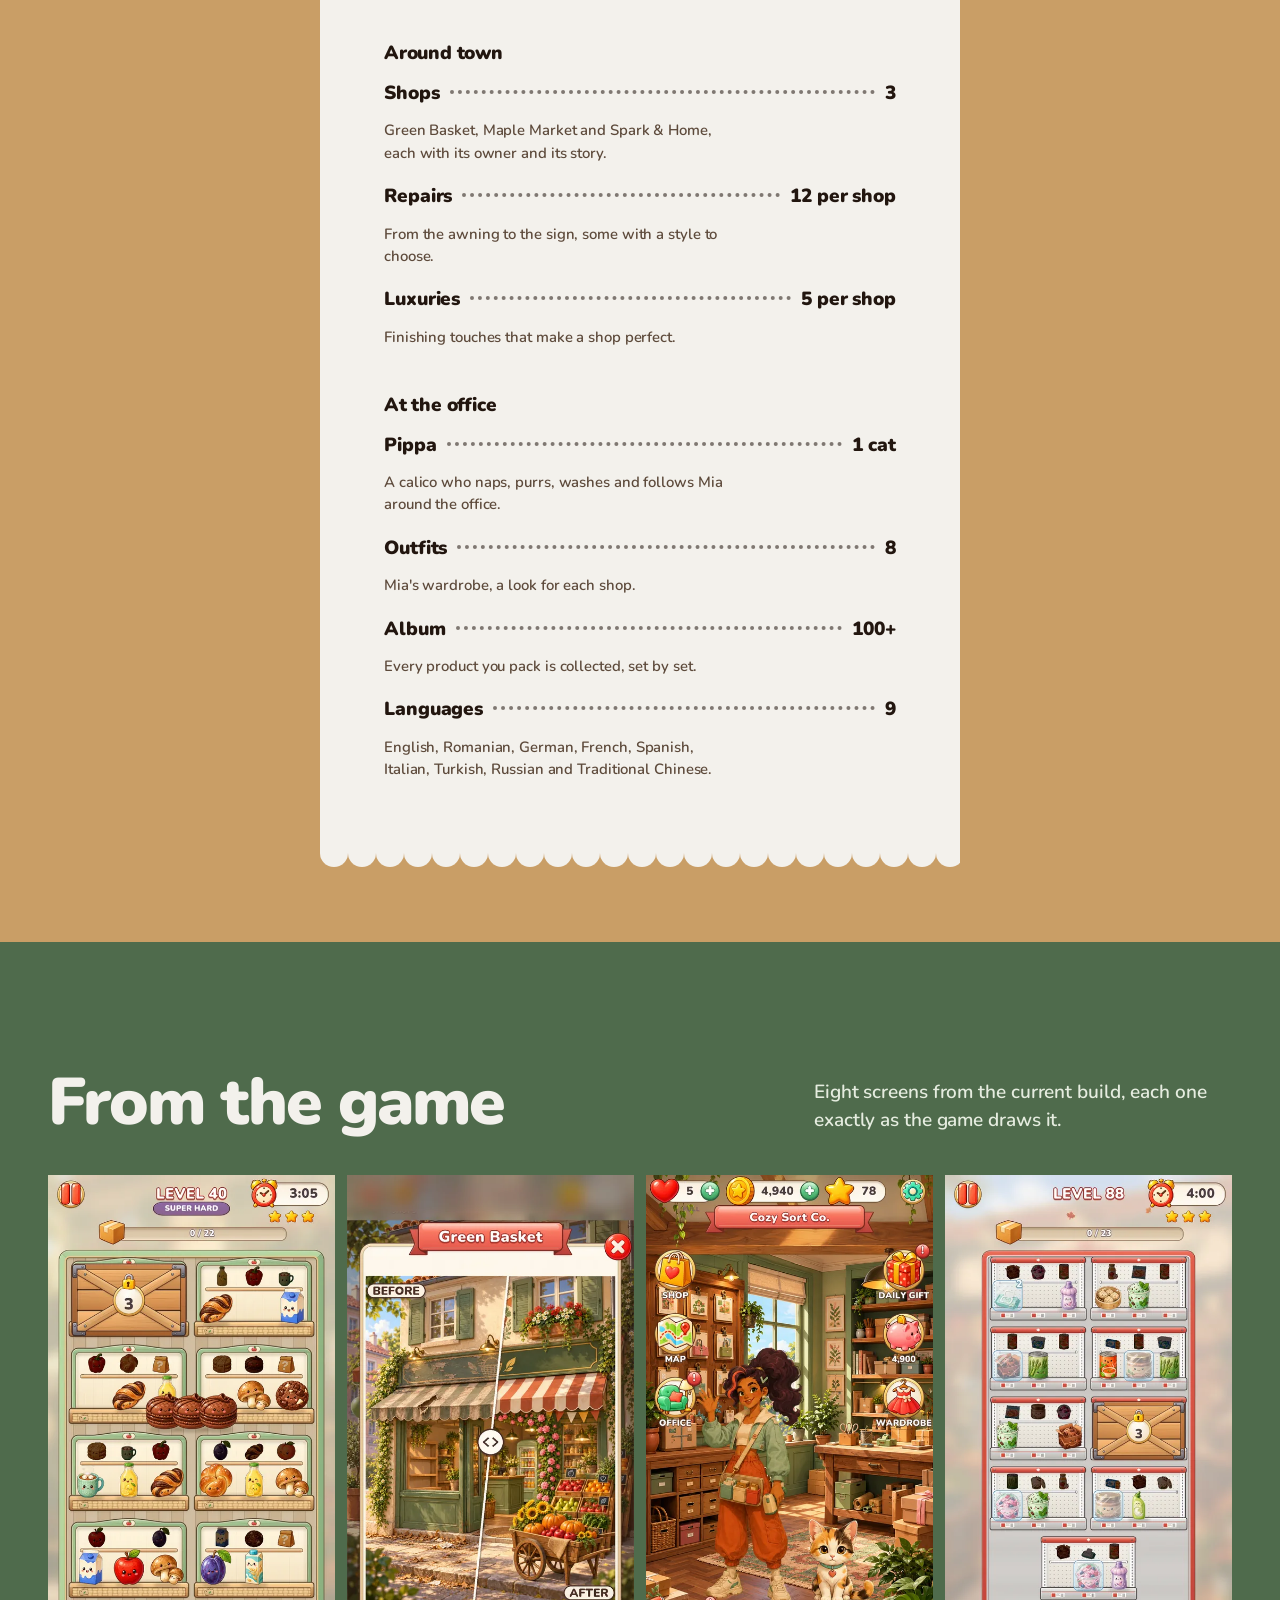
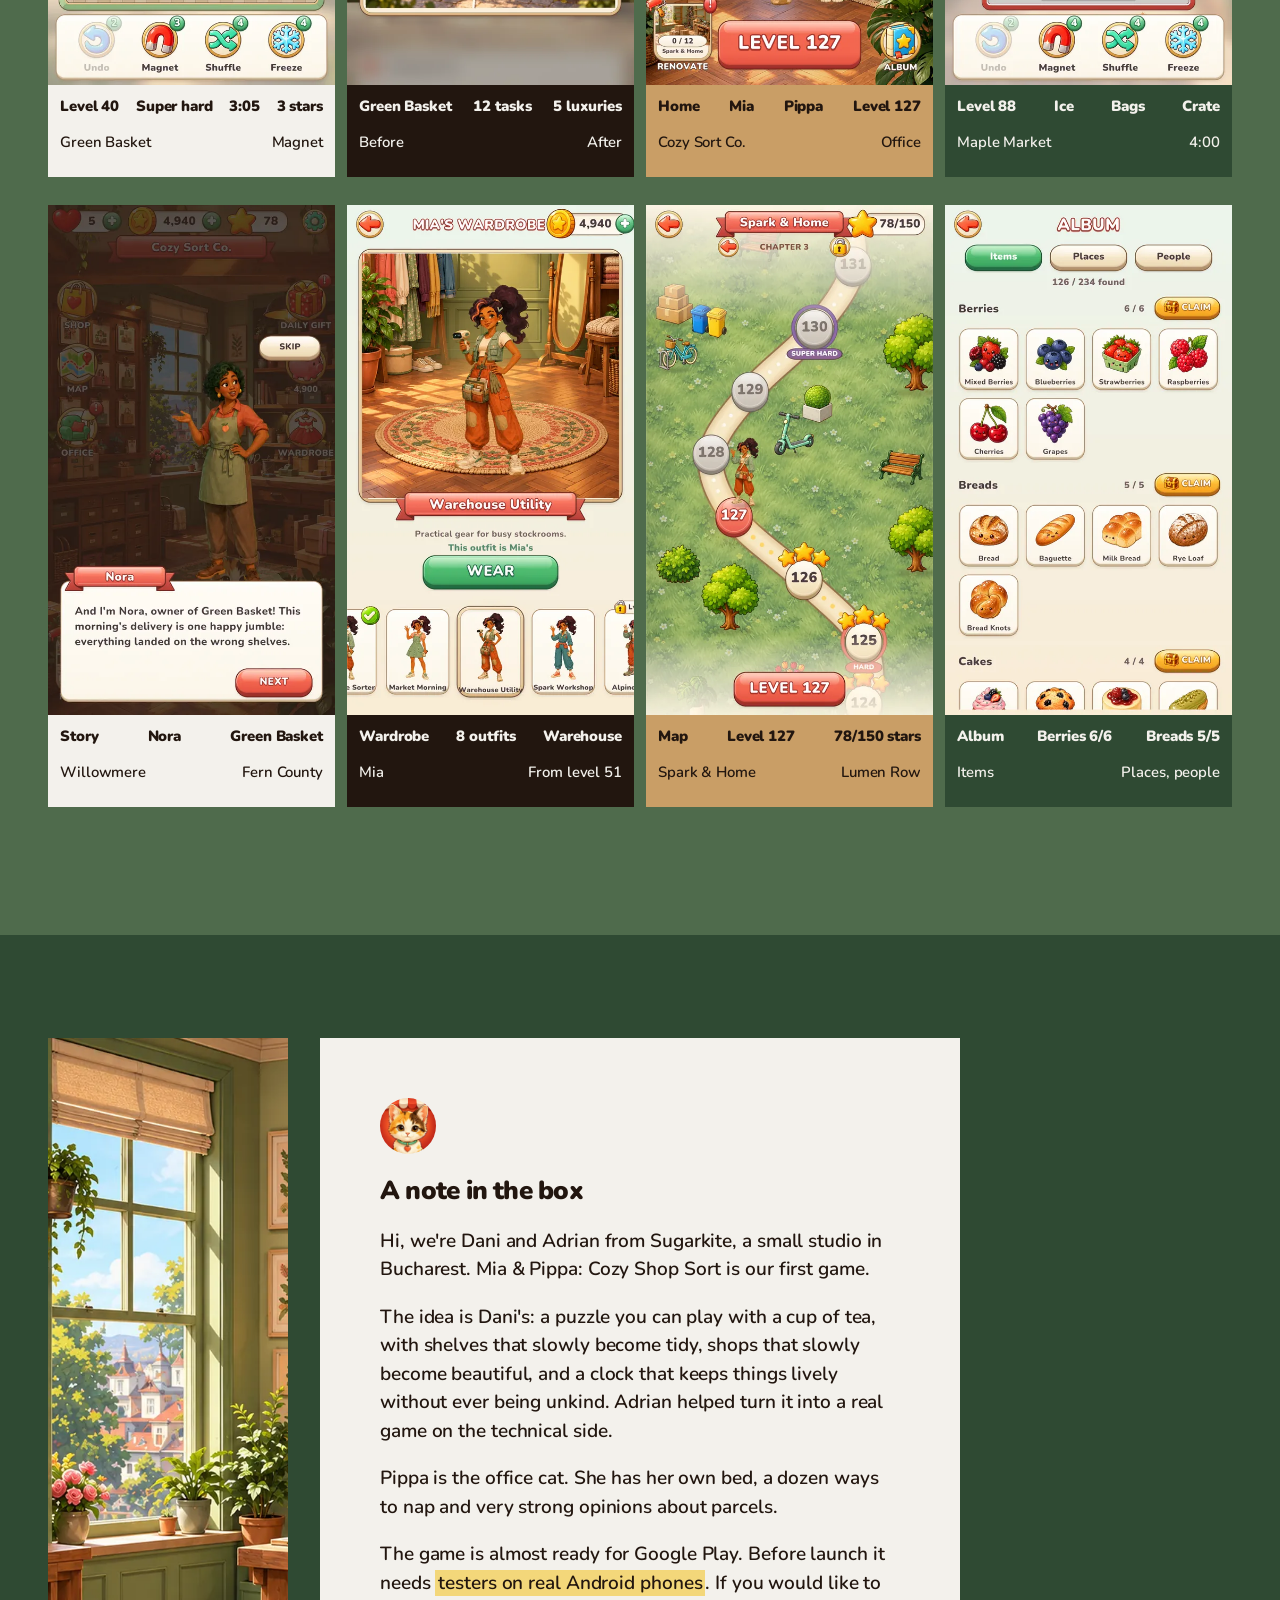
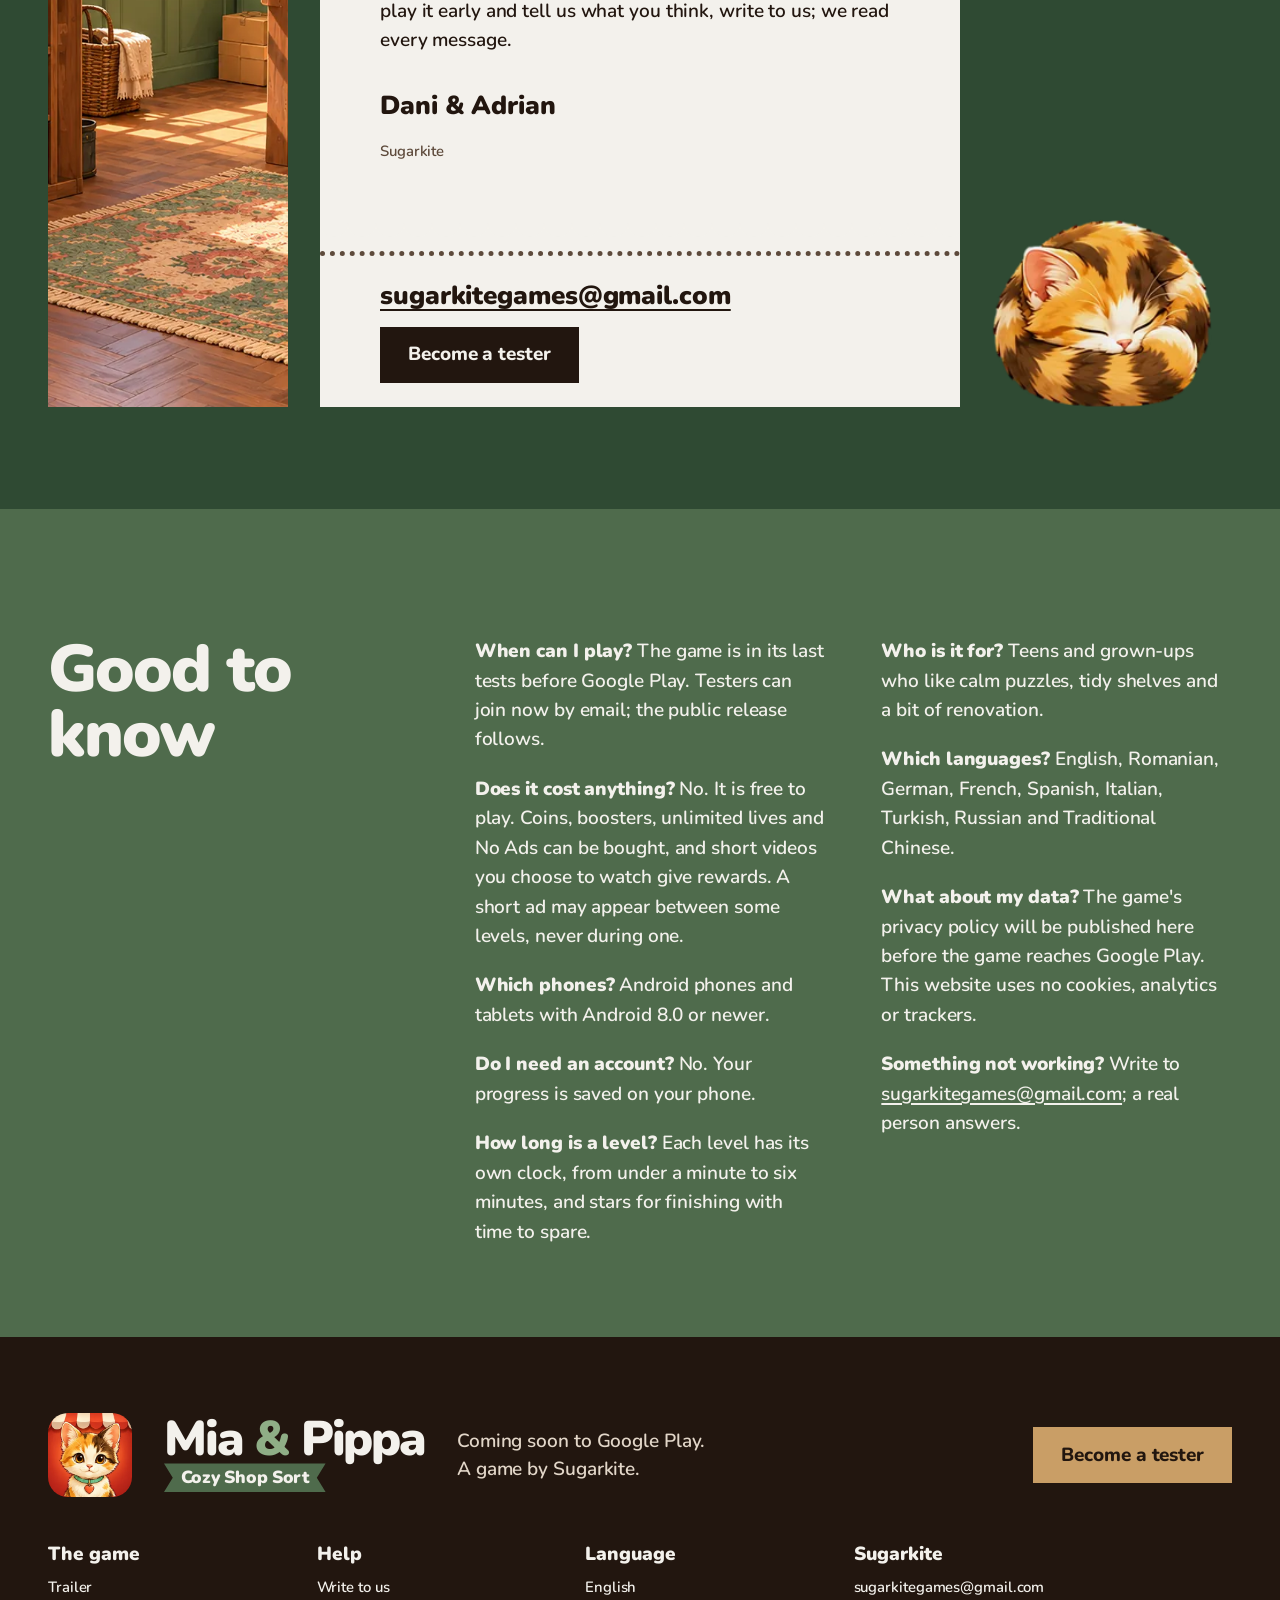
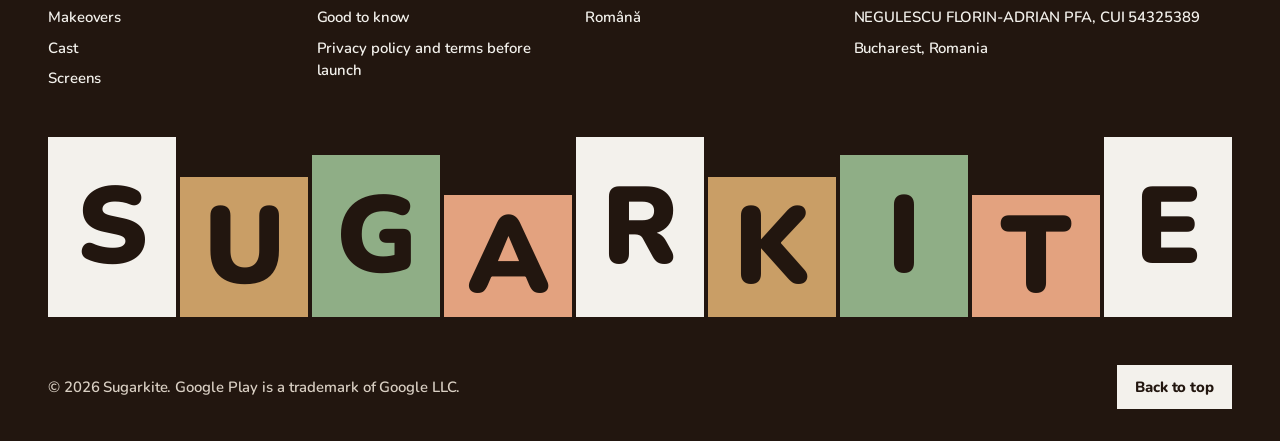
==== commit c4f4a4f2: "Letter: from Dani (the idea) and Adrian (the technical side)" ====
--- a/index.html
+++ b/index.html
@@ -209,12 +209,12 @@
         <div class="letter-sheet">
           <img class="avatar" src="img/icon.webp" width="256" height="256" alt="">
           <h2 id="letter-title">A note in the box</h2>
-          <p>Hi, I'm Adrian. Sugarkite is my small studio in Bucharest, and Mia &amp; Pippa: Cozy Shop Sort is its first game.</p>
-          <p>I wanted a puzzle you can play with a cup of tea: shelves that slowly become tidy, shops that slowly become beautiful, and a clock that keeps things lively without ever being unkind.</p>
+          <p>Hi, we're Dani and Adrian from Sugarkite, a small studio in Bucharest. Mia &amp; Pippa: Cozy Shop Sort is our first game.</p>
+          <p>The idea is Dani's: a puzzle you can play with a cup of tea, with shelves that slowly become tidy, shops that slowly become beautiful, and a clock that keeps things lively without ever being unkind. Adrian helped turn it into a real game on the technical side.</p>
           <p>Pippa is the office cat. She has her own bed, a dozen ways to nap and very strong opinions about parcels.</p>
-          <p>The game is almost ready for Google Play. Before launch it needs <mark>testers on real Android phones</mark>. If you would like to play it early and tell me what you think, write to me; I read every message.</p>
-          <p class="sign">Adrian</p>
-          <p class="role">Founder, Sugarkite</p>
+          <p>The game is almost ready for Google Play. Before launch it needs <mark>testers on real Android phones</mark>. If you would like to play it early and tell us what you think, write to us; we read every message.</p>
+          <p class="sign">Dani &amp; Adrian</p>
+          <p class="role">Sugarkite</p>
         </div>
         <div class="stub">
           <a class="mail" href="mailto:sugarkitegames@gmail.com">sugarkitegames@gmail.com</a>
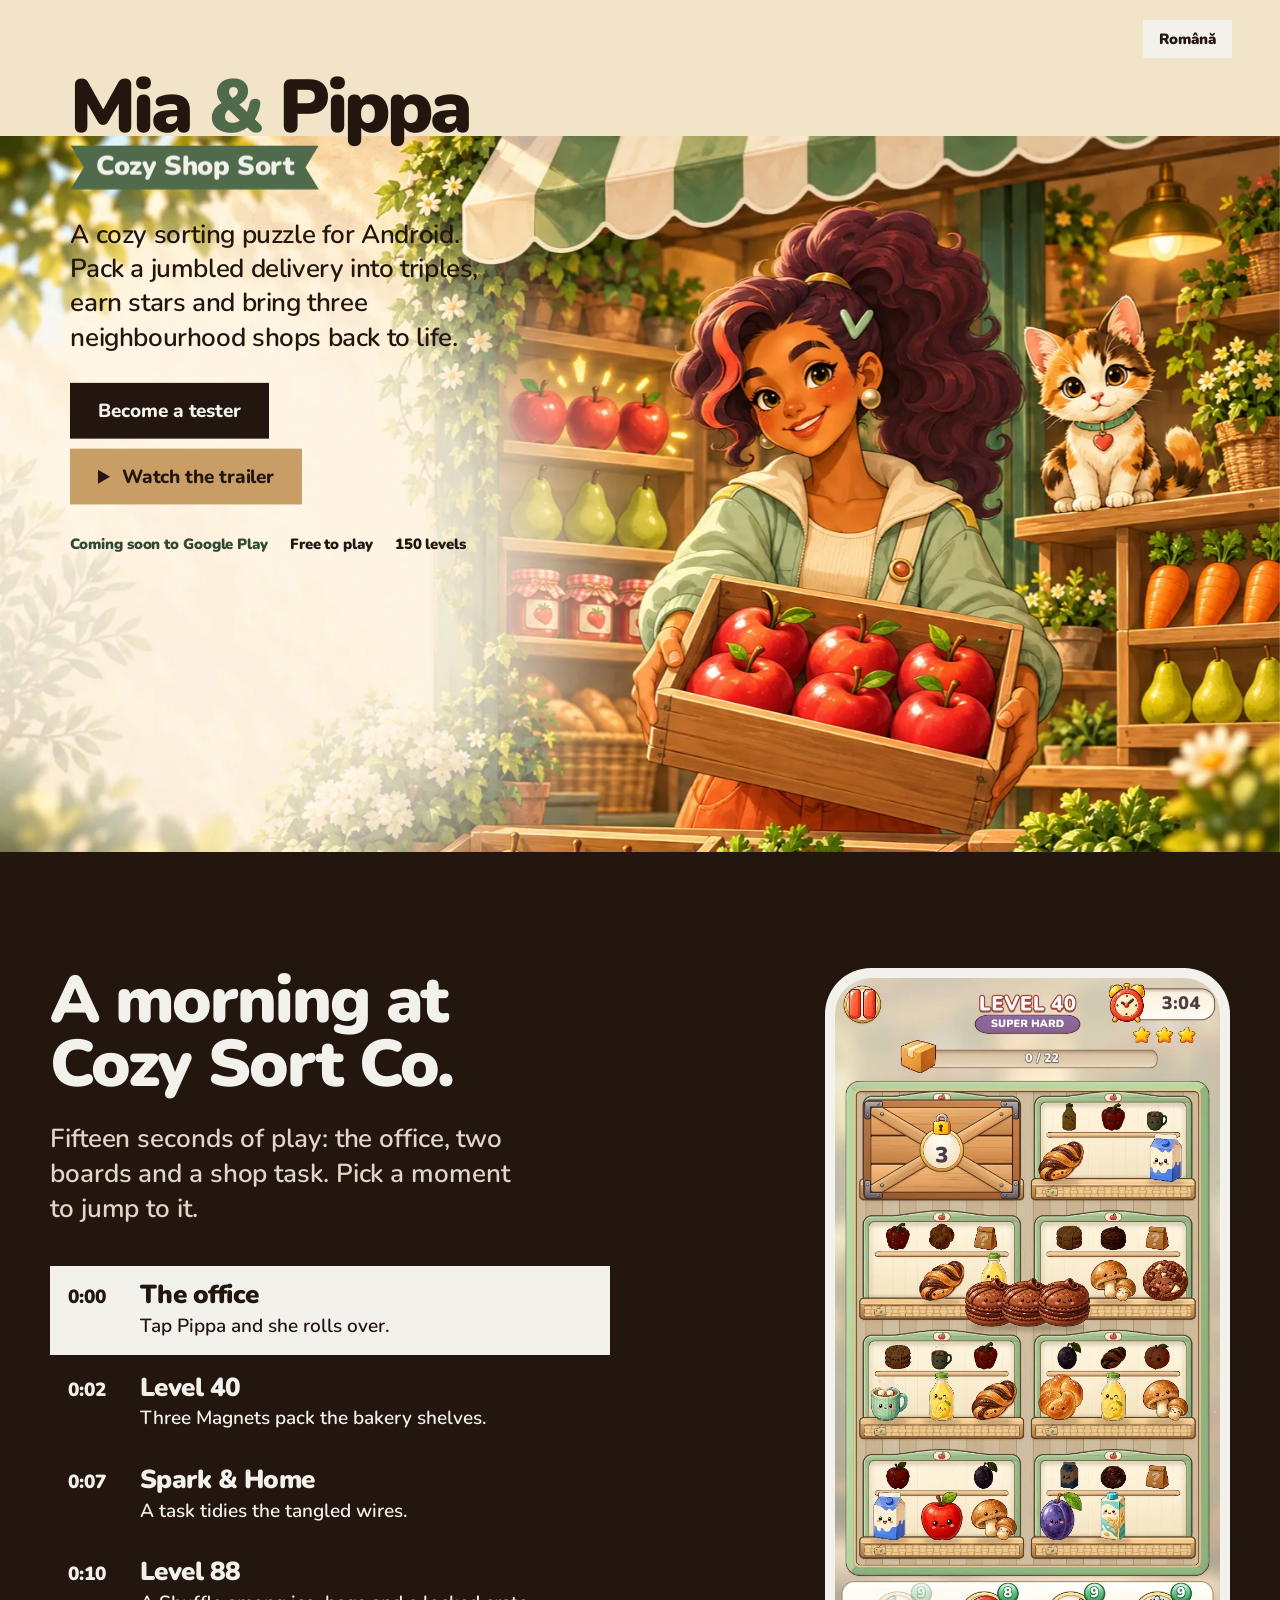
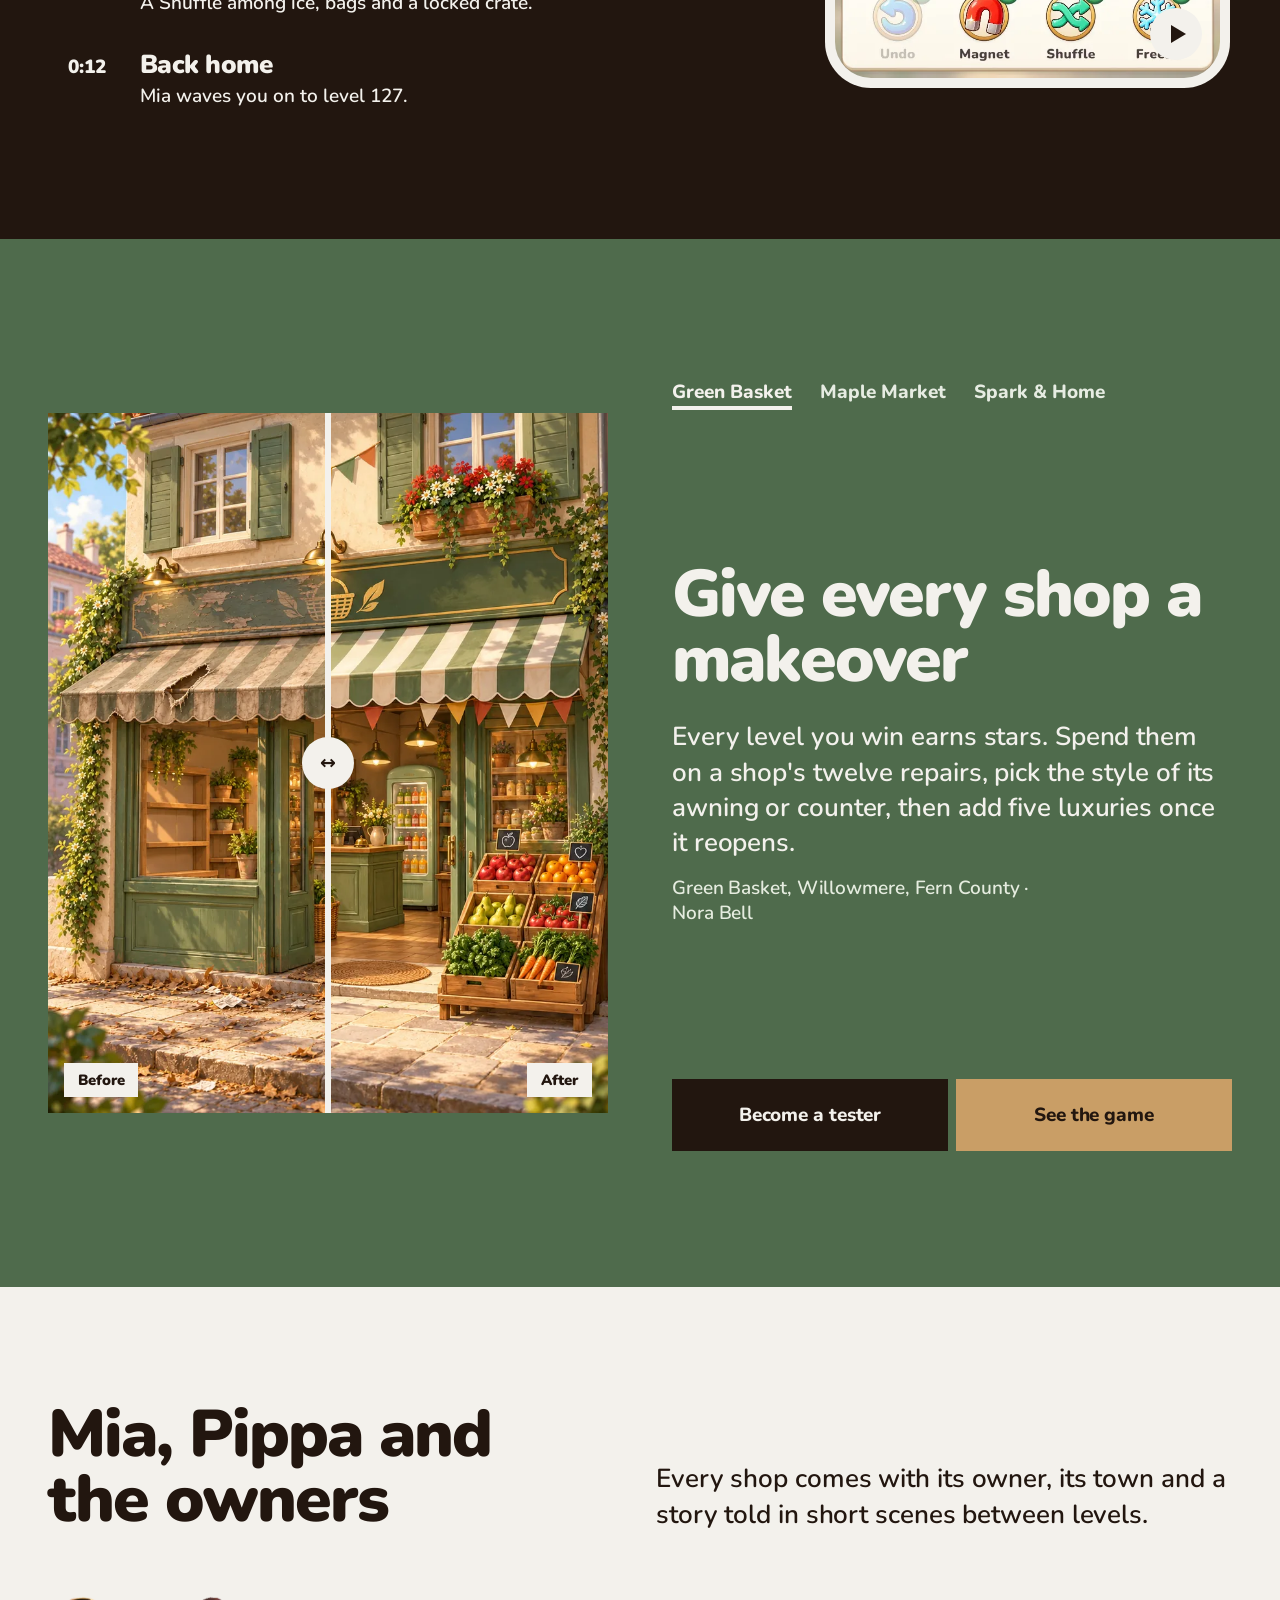
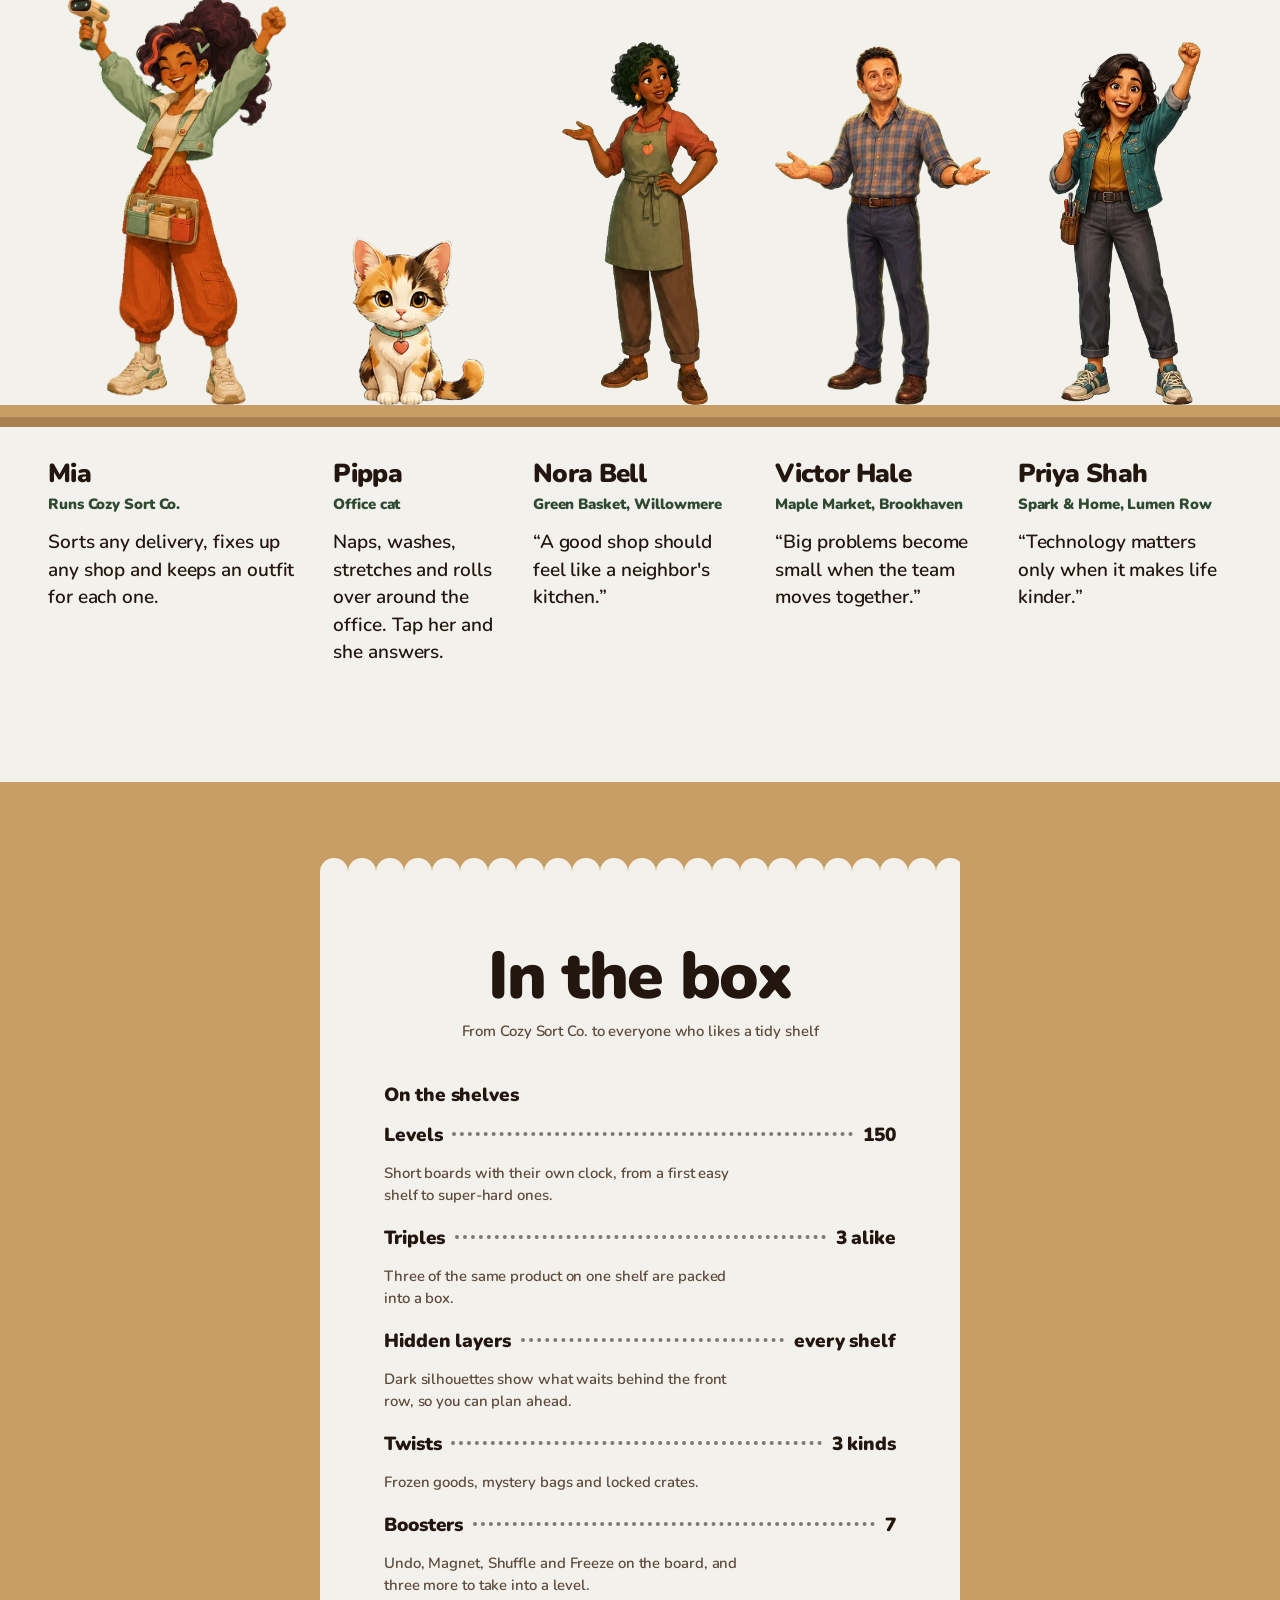
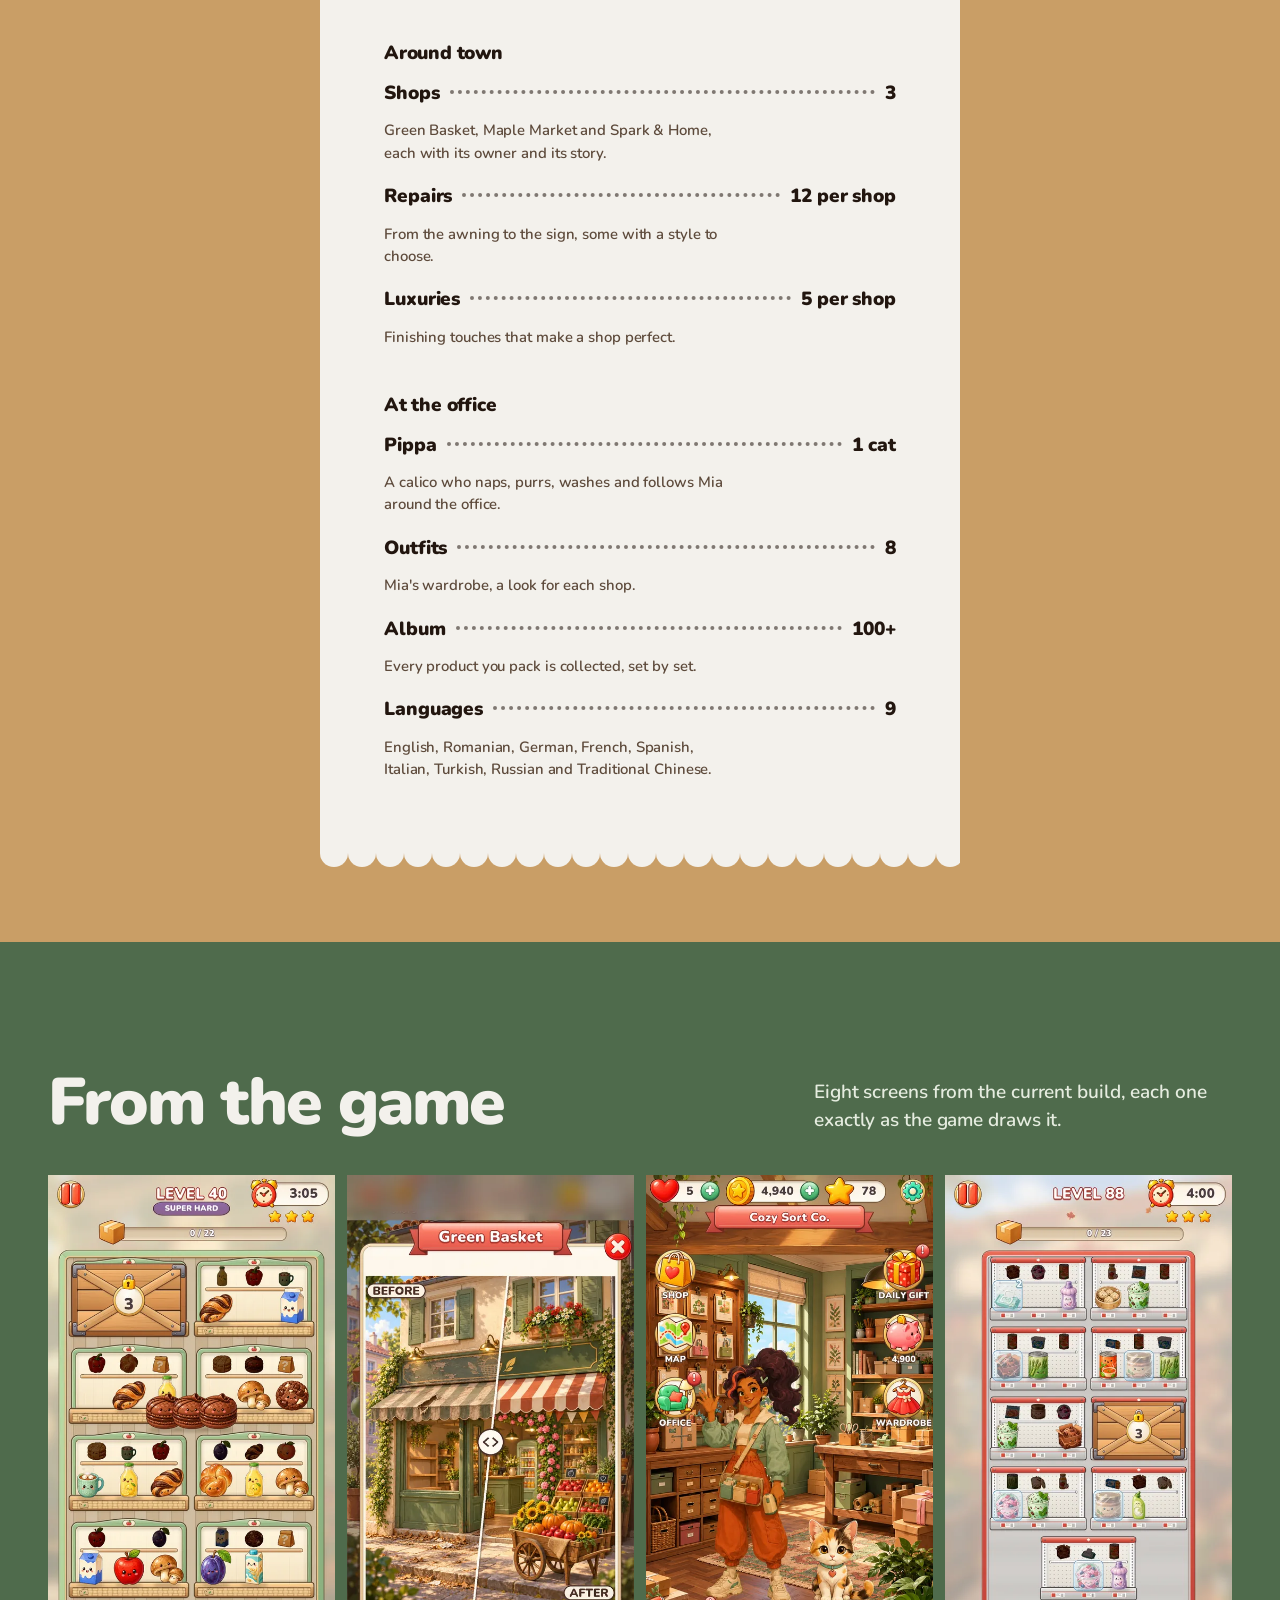
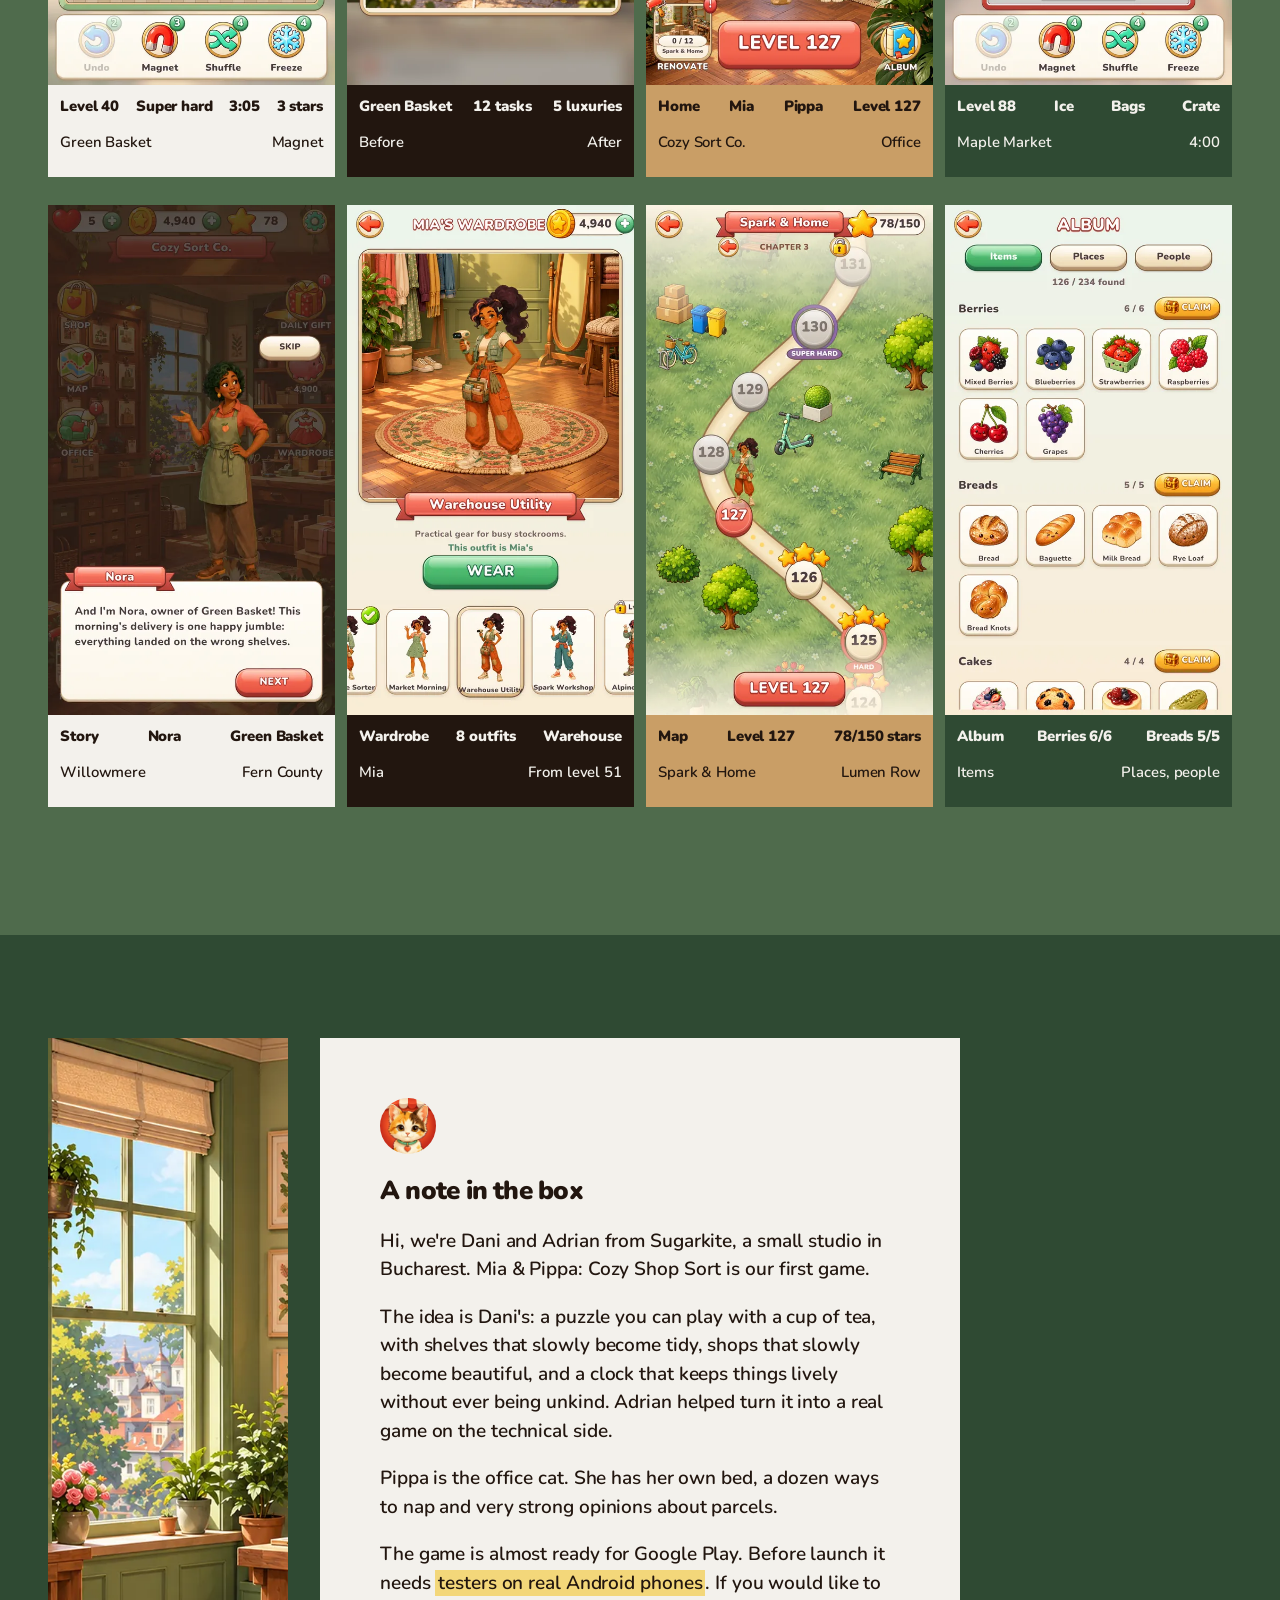
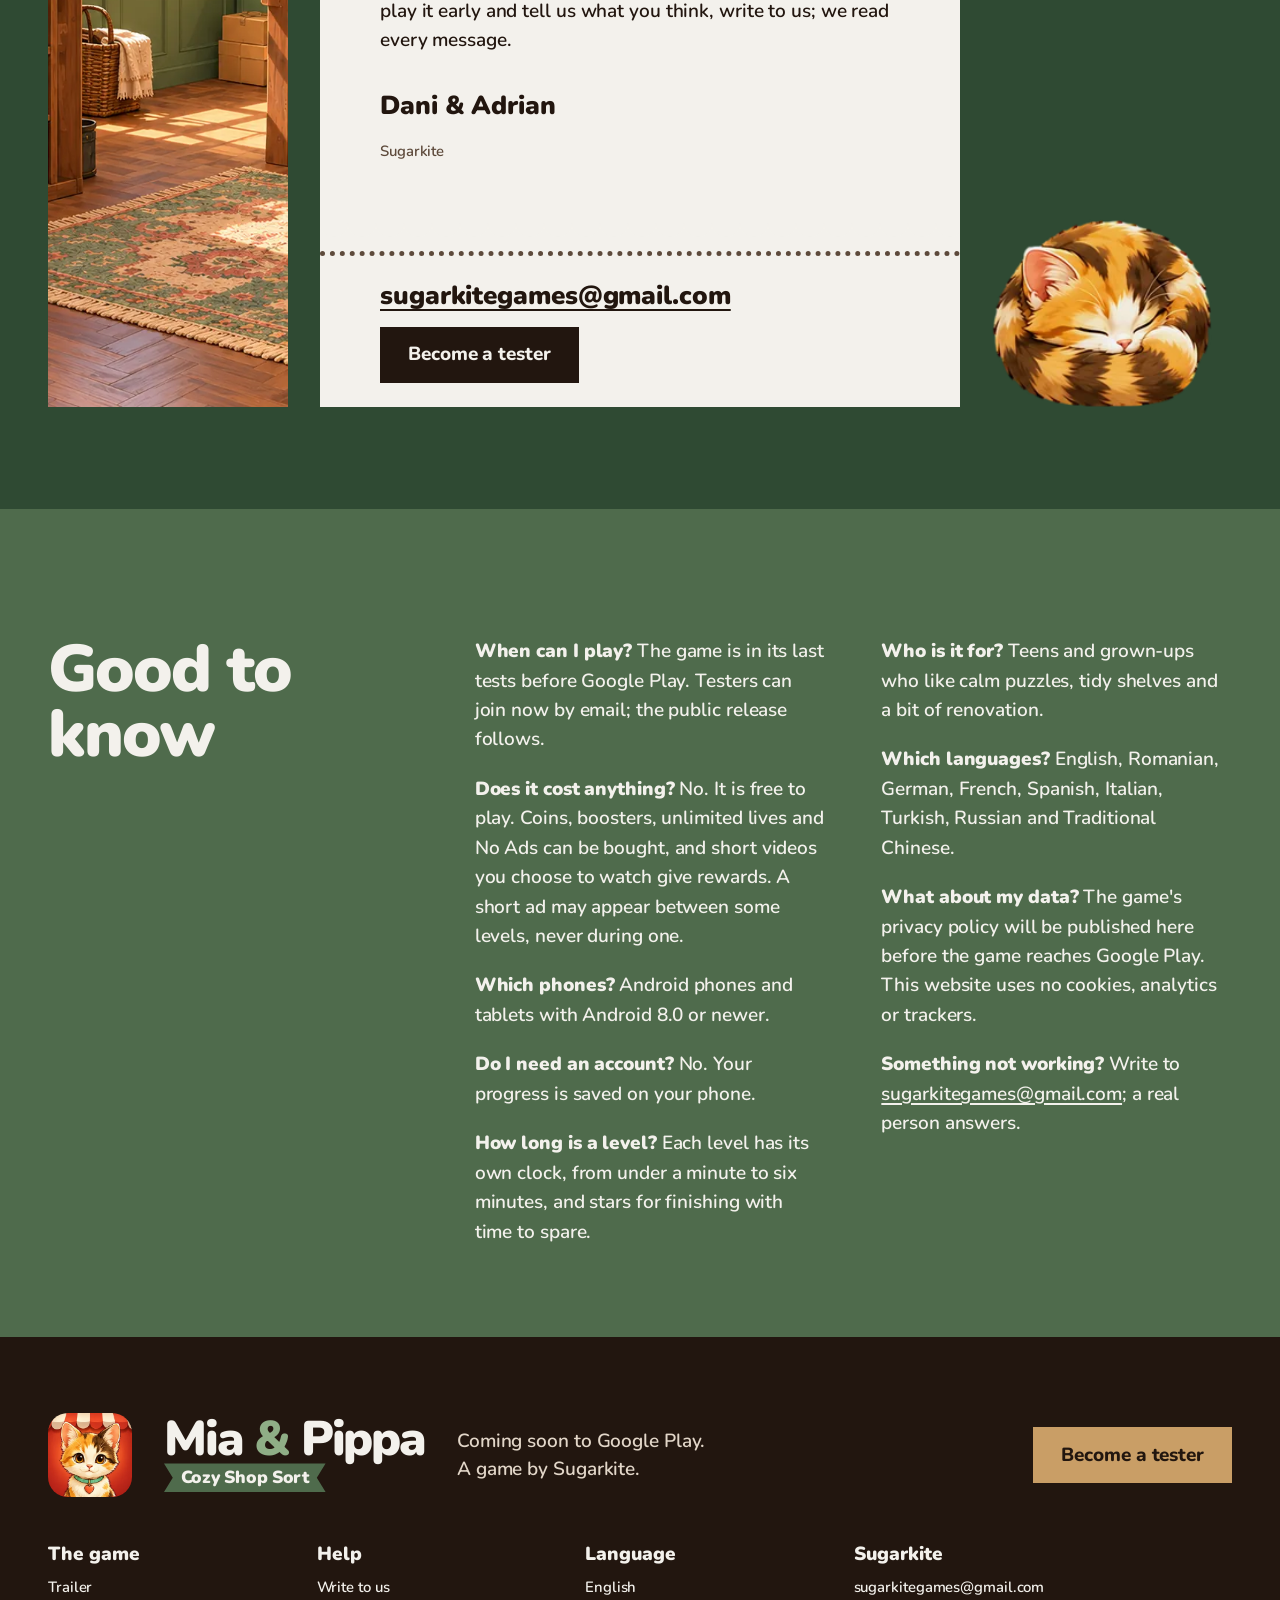
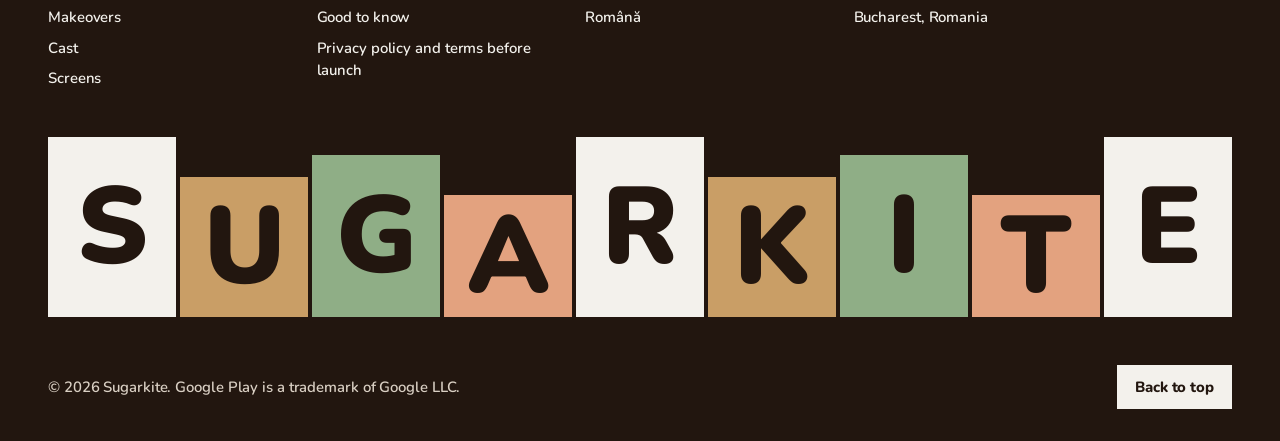
==== commit 91d05d51: "Footer: studio name, email and city only" ====
--- a/index.html
+++ b/index.html
@@ -255,7 +255,7 @@
       <div><h3>The game</h3><ul><li><a href="#trailer-title">Trailer</a></li><li><a href="#reno-title">Makeovers</a></li><li><a href="#cast-title">Cast</a></li><li><a href="#screens-title">Screens</a></li></ul></div>
       <div><h3>Help</h3><ul><li><a href="mailto:sugarkitegames@gmail.com?subject=Support%20request">Write to us</a></li><li><a href="#know-title">Good to know</a></li><li>Privacy policy and terms before launch</li></ul></div>
       <div><h3>Language</h3><ul><li><a href="index.html" aria-current="page">English</a></li><li><a href="ro/index.html" hreflang="ro" lang="ro">Română</a></li></ul></div>
-      <div><h3>Sugarkite</h3><ul><li><a href="mailto:sugarkitegames@gmail.com">sugarkitegames@gmail.com</a></li><li>NEGULESCU FLORIN-ADRIAN PFA, CUI 54325389</li><li>Bucharest, Romania</li></ul></div>
+      <div><h3>Sugarkite</h3><ul><li><a href="mailto:sugarkitegames@gmail.com">sugarkitegames@gmail.com</a></li><li>Bucharest, Romania</li></ul></div>
     </div>
     <h2 id="foot-title" class="mark" aria-label="Sugarkite"><span>S</span><span>U</span><span>G</span><span>A</span><span>R</span><span>K</span><span>I</span><span>T</span><span>E</span></h2>
     <div class="foot-last">
